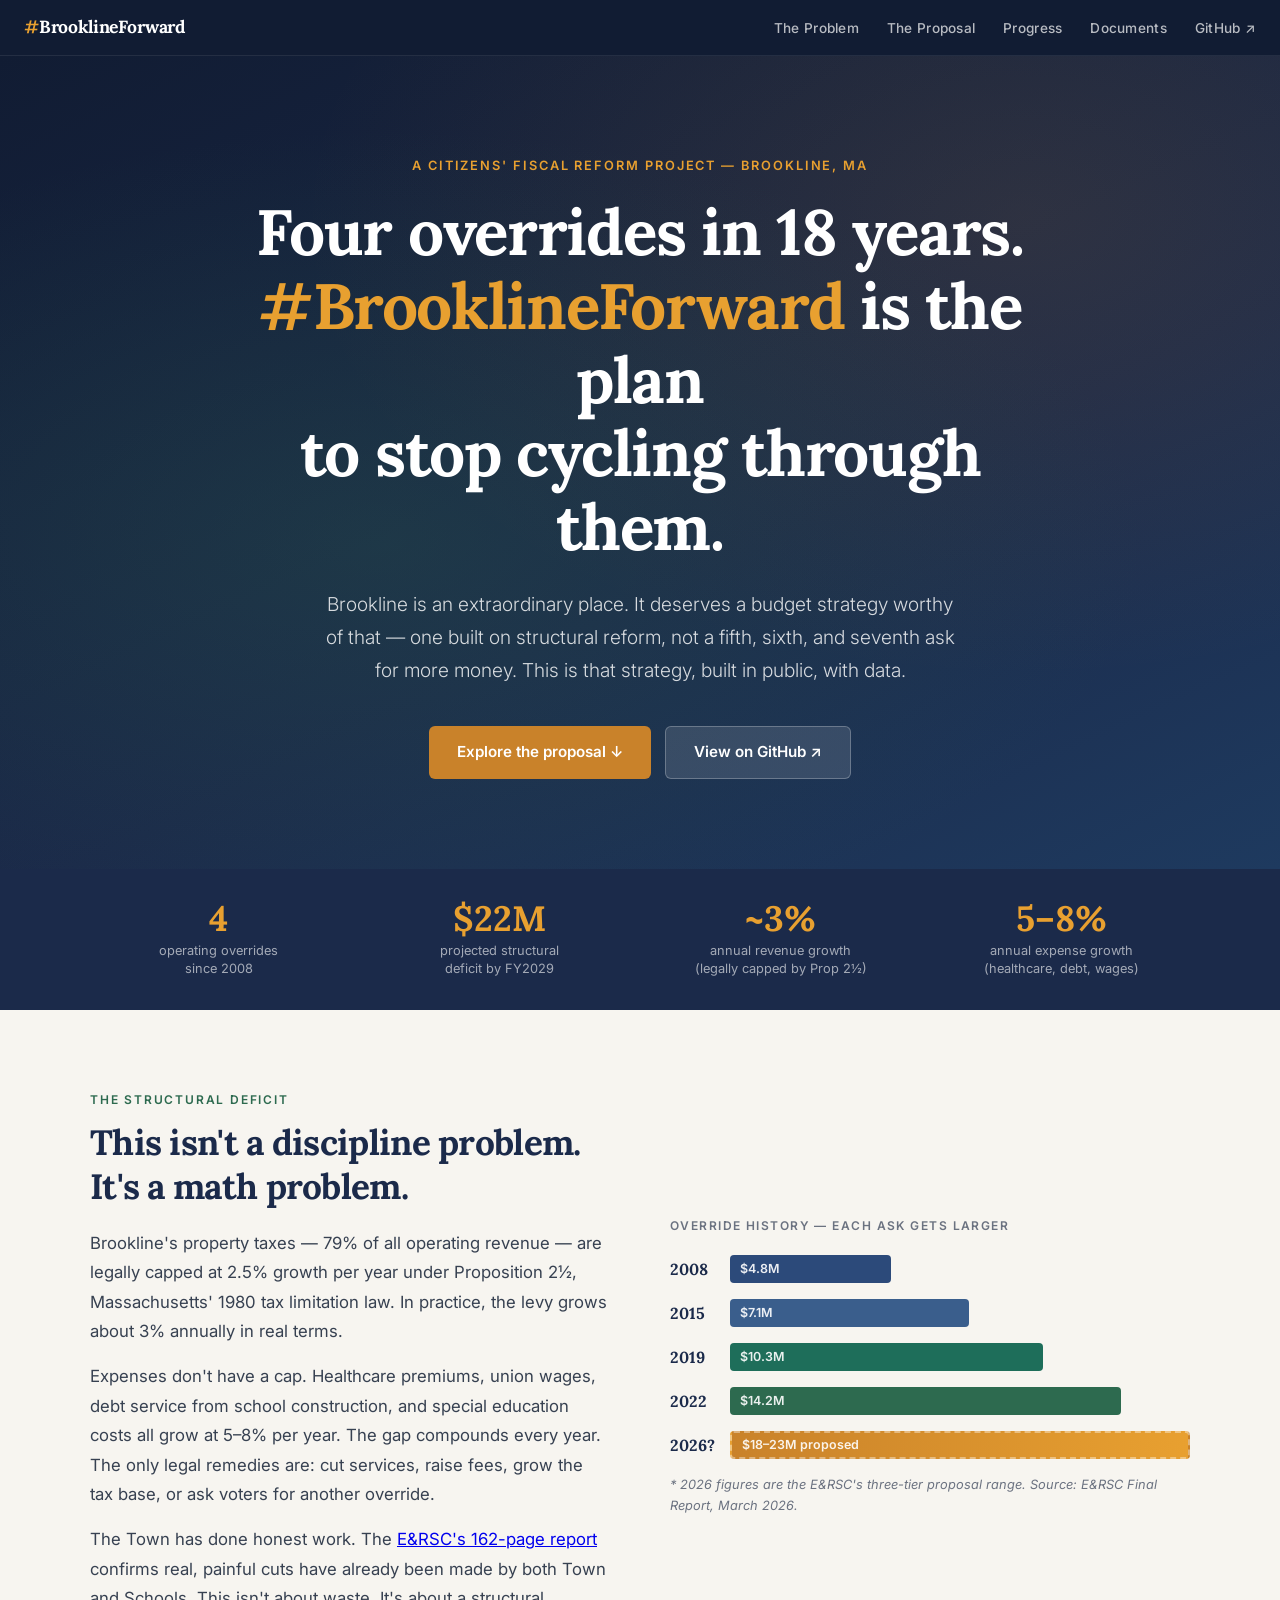
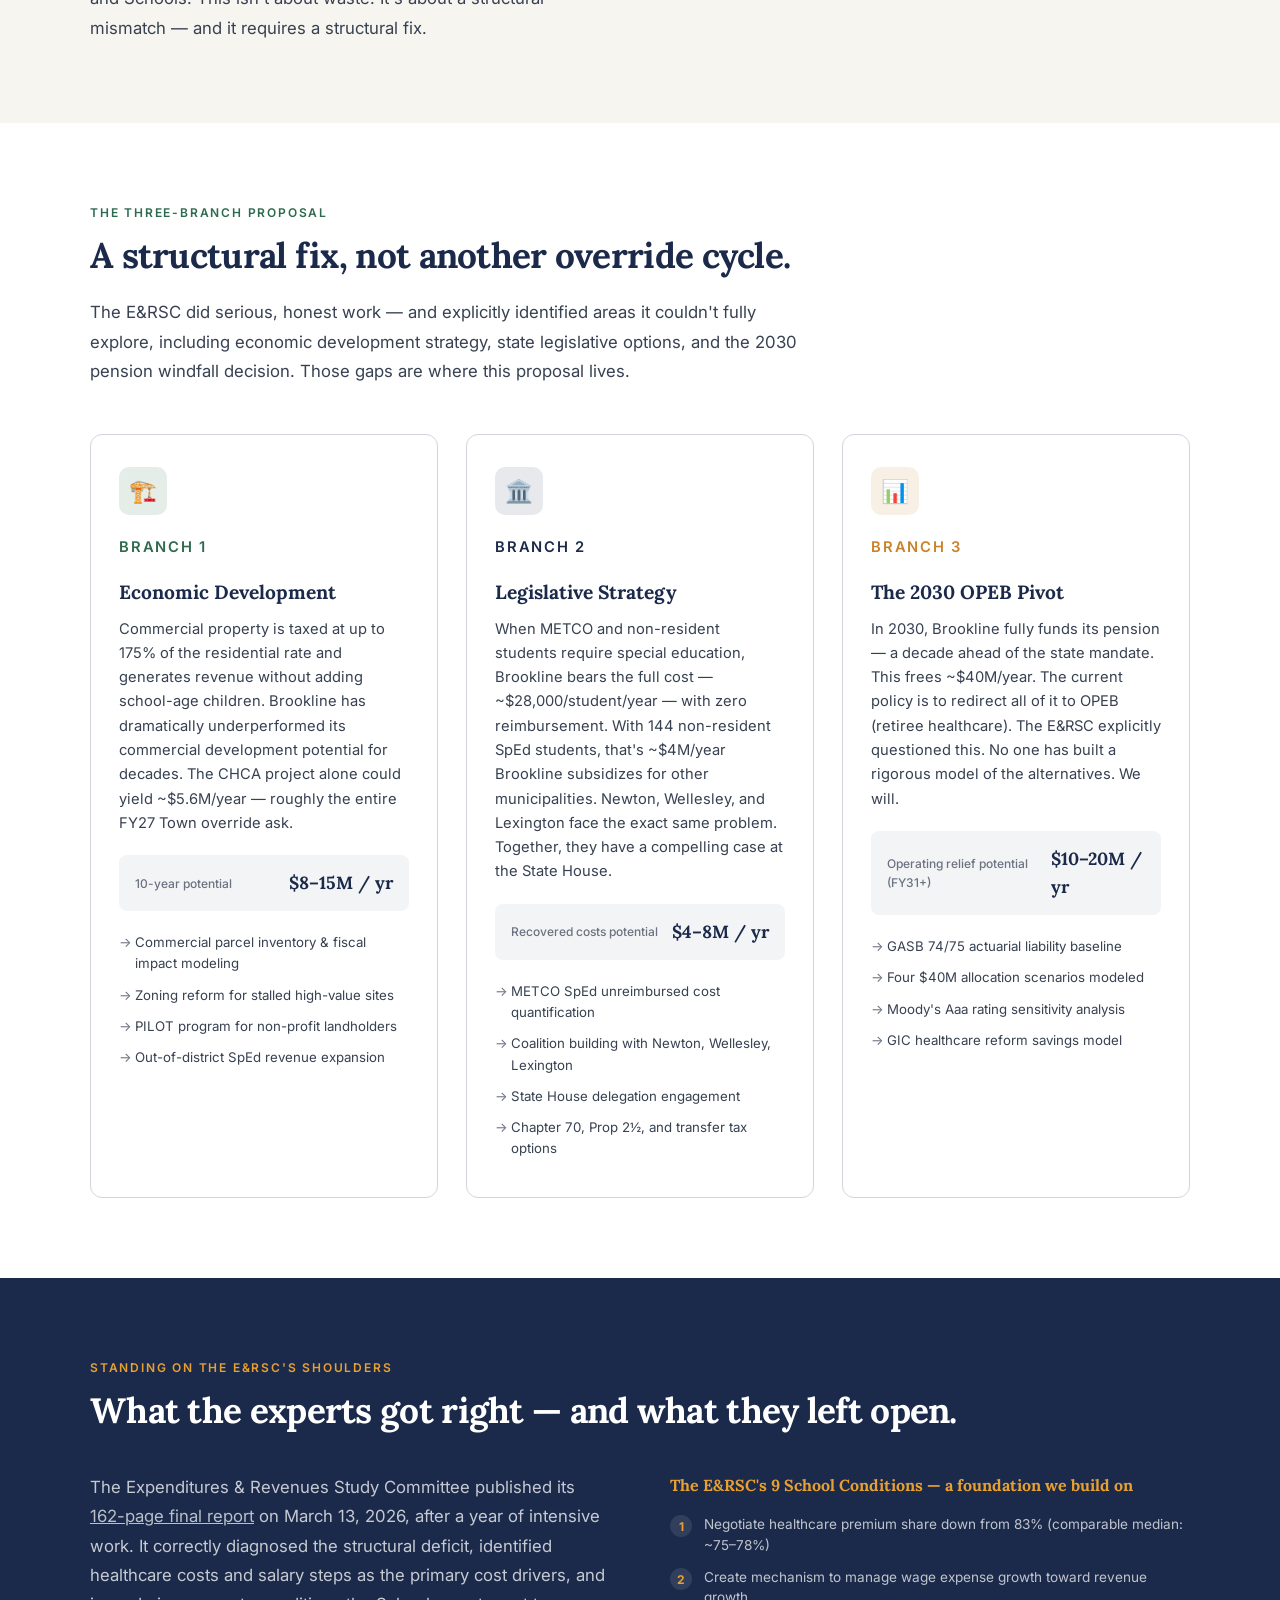
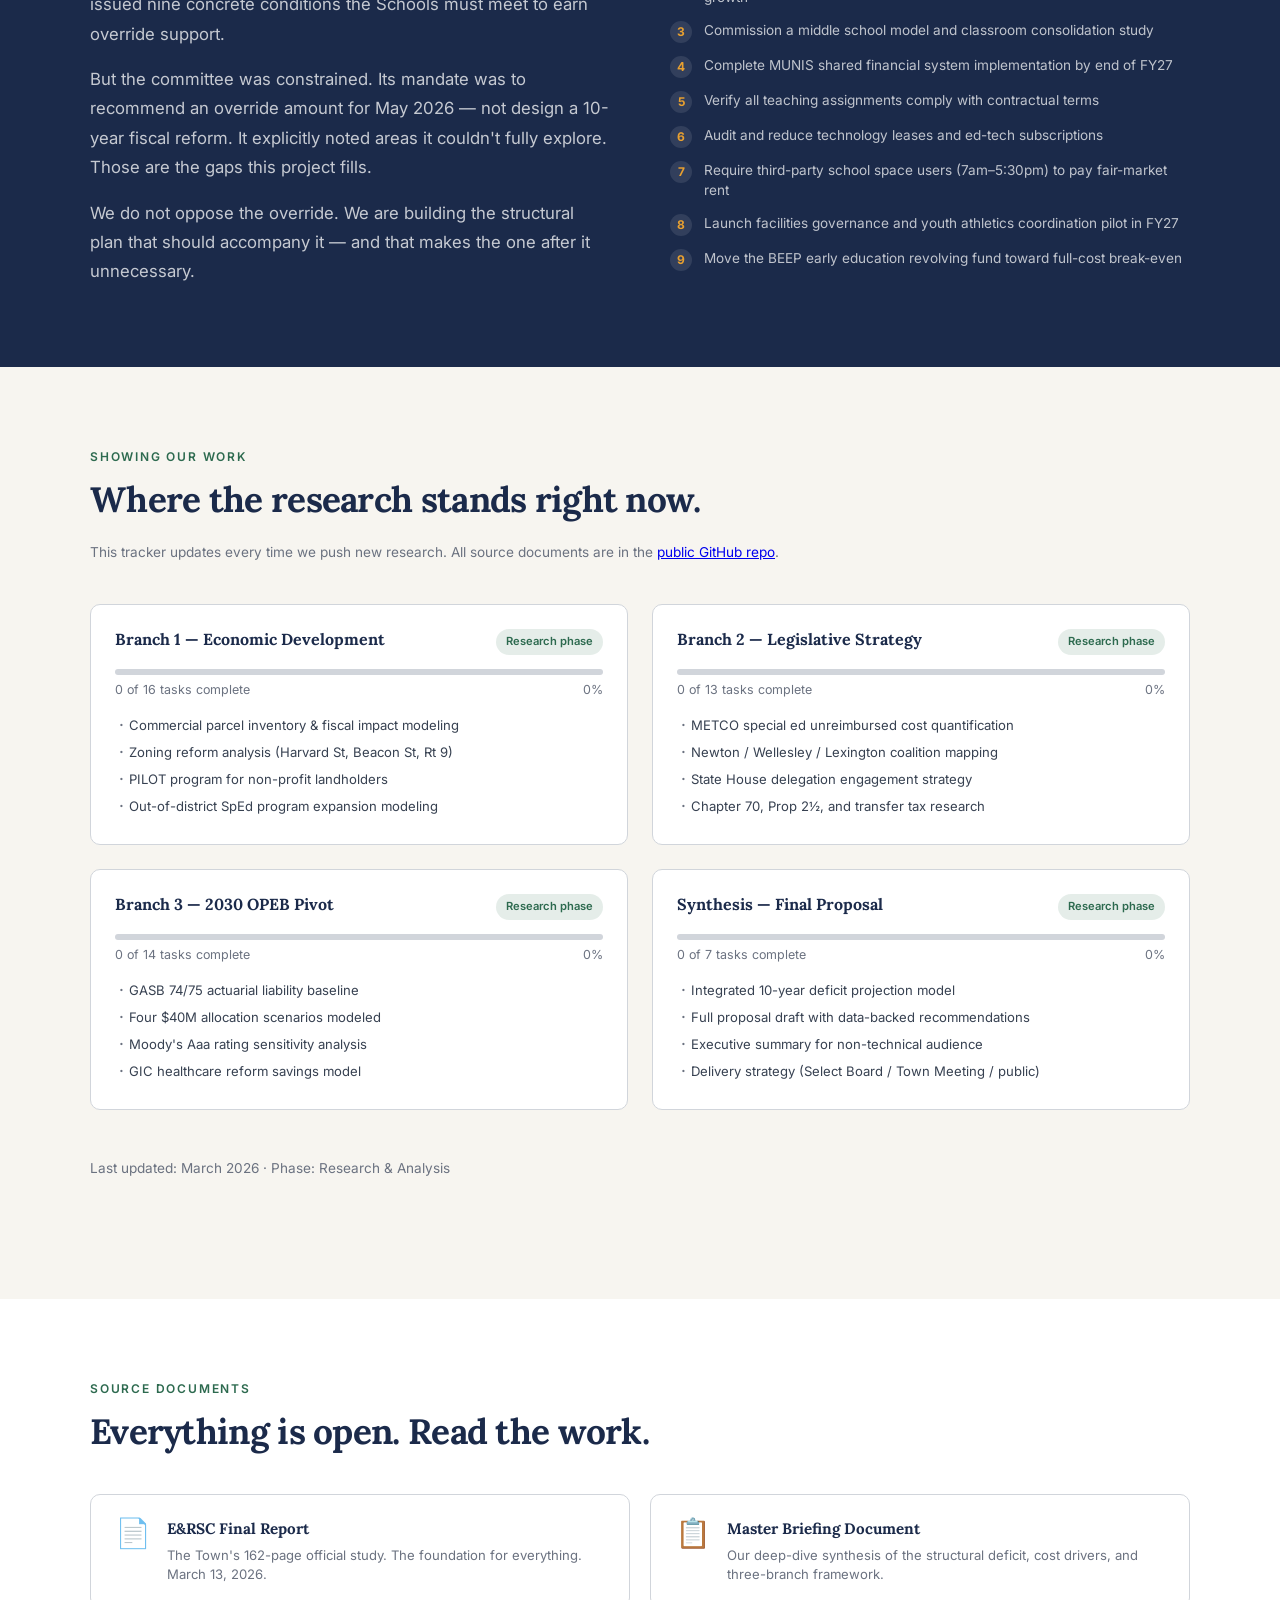
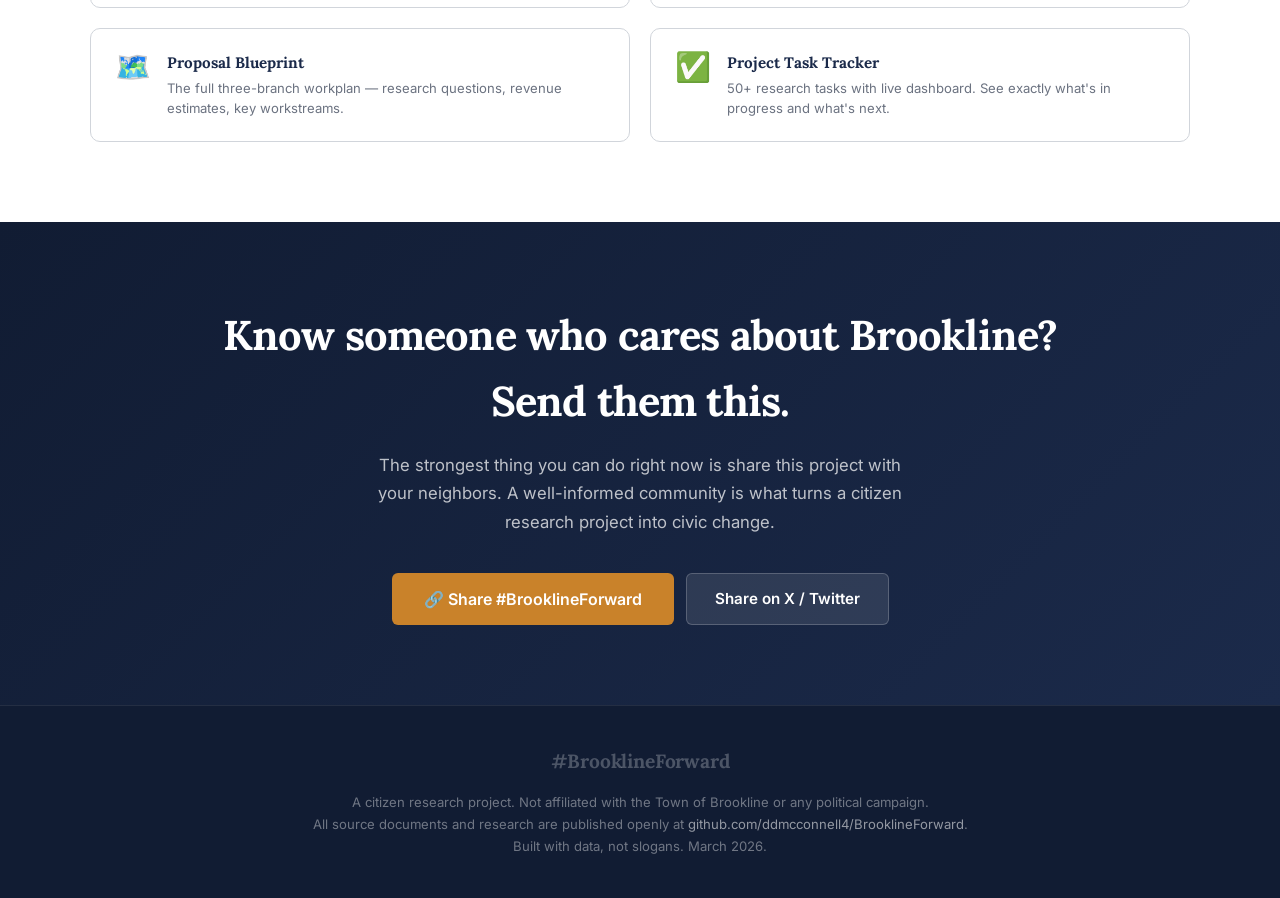
==== index.html @ 8f0f4fb2 "feat: initial BrooklineForward project launch" ====
<!DOCTYPE html>
<html lang="en">
<head>
  <meta charset="UTF-8" />
  <meta name="viewport" content="width=device-width, initial-scale=1.0" />
  <title>#BrooklineForward — A Citizens' Proposal to Fix the Budget</title>

  <!-- SEO -->
  <meta name="description" content="Brookline has held four property tax overrides since 2008. Each one larger than the last. This is a citizen research project building the structural fix — with data, not slogans." />

  <!-- Open Graph (controls how the link looks when shared on iMessage, Twitter, LinkedIn, etc.) -->
  <meta property="og:title" content="#BrooklineForward — A Citizens' Proposal to Fix the Budget" />
  <meta property="og:description" content="Four overrides in 18 years. Each one larger than the last. This is our plan to stop cycling through them." />
  <meta property="og:url" content="https://ddmcconnell4.github.io/BrooklineForward" />
  <meta property="og:type" content="website" />
  <meta name="twitter:card" content="summary_large_image" />
  <meta name="twitter:title" content="#BrooklineForward" />
  <meta name="twitter:description" content="Four overrides in 18 years. Each one larger. This is the structural fix." />

  <link rel="preconnect" href="https://fonts.googleapis.com" />
  <link href="https://fonts.googleapis.com/css2?family=Lora:ital,wght@0,400;0,600;0,700;1,400&family=Inter:wght@300;400;500;600&display=swap" rel="stylesheet" />

  <style>
    *, *::before, *::after { box-sizing: border-box; margin: 0; padding: 0; }

    :root {
      --navy:      #1b2a4a;
      --navy-dark: #111c33;
      --green:     #2d6a4f;
      --green-lt:  #40916c;
      --gold:      #c9822a;
      --gold-lt:   #e8a030;
      --cream:     #f7f5f0;
      --gray-100:  #f3f4f6;
      --gray-300:  #d1d5db;
      --gray-500:  #6b7280;
      --gray-700:  #374151;
      --text:      #1f2937;
      --white:     #ffffff;

      --font-serif: 'Lora', Georgia, serif;
      --font-sans:  'Inter', system-ui, sans-serif;

      --max-w: 1100px;
      --section-pad: 80px 24px;
    }

    html { scroll-behavior: smooth; }

    body {
      font-family: var(--font-sans);
      color: var(--text);
      background: var(--white);
      line-height: 1.6;
    }

    /* ─── NAV ─── */
    nav {
      position: sticky;
      top: 0;
      z-index: 100;
      background: var(--navy-dark);
      padding: 0 24px;
      display: flex;
      align-items: center;
      justify-content: space-between;
      height: 56px;
      border-bottom: 1px solid rgba(255,255,255,0.08);
    }
    .nav-brand {
      font-family: var(--font-serif);
      font-weight: 700;
      color: var(--white);
      font-size: 1.1rem;
      text-decoration: none;
      letter-spacing: -0.01em;
    }
    .nav-brand span { color: var(--gold-lt); }
    .nav-links { display: flex; gap: 28px; list-style: none; }
    .nav-links a {
      color: rgba(255,255,255,0.7);
      text-decoration: none;
      font-size: 0.85rem;
      font-weight: 500;
      letter-spacing: 0.02em;
      transition: color 0.2s;
    }
    .nav-links a:hover { color: var(--white); }
    @media (max-width: 600px) { .nav-links { display: none; } }

    /* ─── HERO ─── */
    .hero {
      background: linear-gradient(155deg, var(--navy-dark) 0%, var(--navy) 60%, #1e3a5f 100%);
      color: var(--white);
      padding: 100px 24px 90px;
      text-align: center;
      position: relative;
      overflow: hidden;
    }
    .hero::before {
      content: '';
      position: absolute;
      inset: 0;
      background: radial-gradient(ellipse at 30% 60%, rgba(45,106,79,0.25) 0%, transparent 60%),
                  radial-gradient(ellipse at 80% 20%, rgba(201,130,42,0.12) 0%, transparent 50%);
      pointer-events: none;
    }
    .hero-inner { position: relative; max-width: 820px; margin: 0 auto; }
    .hero-eyebrow {
      font-family: var(--font-sans);
      font-size: 0.8rem;
      font-weight: 600;
      letter-spacing: 0.15em;
      text-transform: uppercase;
      color: var(--gold-lt);
      margin-bottom: 20px;
    }
    .hero h1 {
      font-family: var(--font-serif);
      font-size: clamp(2.4rem, 6vw, 4rem);
      font-weight: 700;
      line-height: 1.15;
      letter-spacing: -0.02em;
      margin-bottom: 24px;
    }
    .hero h1 .hashtag { color: var(--gold-lt); }
    .hero-sub {
      font-size: clamp(1rem, 2.5vw, 1.2rem);
      font-weight: 300;
      color: rgba(255,255,255,0.82);
      max-width: 640px;
      margin: 0 auto 40px;
      line-height: 1.7;
    }
    .hero-buttons { display: flex; gap: 14px; justify-content: center; flex-wrap: wrap; }
    .btn {
      display: inline-flex;
      align-items: center;
      gap: 8px;
      padding: 13px 28px;
      border-radius: 6px;
      font-size: 0.95rem;
      font-weight: 600;
      text-decoration: none;
      transition: all 0.2s;
      cursor: pointer;
      border: none;
      font-family: var(--font-sans);
    }
    .btn-primary {
      background: var(--gold);
      color: var(--white);
    }
    .btn-primary:hover { background: var(--gold-lt); transform: translateY(-1px); }
    .btn-secondary {
      background: rgba(255,255,255,0.12);
      color: var(--white);
      border: 1px solid rgba(255,255,255,0.25);
    }
    .btn-secondary:hover { background: rgba(255,255,255,0.2); transform: translateY(-1px); }

    /* ─── STATS BAR ─── */
    .stats-bar {
      background: var(--navy);
      padding: 32px 24px;
    }
    .stats-inner {
      max-width: var(--max-w);
      margin: 0 auto;
      display: grid;
      grid-template-columns: repeat(4, 1fr);
      gap: 24px;
      text-align: center;
    }
    @media (max-width: 700px) { .stats-inner { grid-template-columns: repeat(2, 1fr); } }
    .stat-num {
      font-family: var(--font-serif);
      font-size: 2.2rem;
      font-weight: 700;
      color: var(--gold-lt);
      line-height: 1;
    }
    .stat-label {
      font-size: 0.8rem;
      color: rgba(255,255,255,0.6);
      margin-top: 6px;
      line-height: 1.4;
    }

    /* ─── SECTIONS ─── */
    section { padding: var(--section-pad); }
    .section-inner { max-width: var(--max-w); margin: 0 auto; }

    .section-eyebrow {
      font-size: 0.75rem;
      font-weight: 600;
      letter-spacing: 0.15em;
      text-transform: uppercase;
      color: var(--green);
      margin-bottom: 12px;
    }
    .section-title {
      font-family: var(--font-serif);
      font-size: clamp(1.6rem, 3.5vw, 2.2rem);
      font-weight: 700;
      color: var(--navy);
      letter-spacing: -0.02em;
      line-height: 1.25;
      margin-bottom: 20px;
    }
    .section-body {
      font-size: 1.05rem;
      color: var(--gray-700);
      line-height: 1.75;
      max-width: 720px;
    }
    .section-body p + p { margin-top: 16px; }

    /* ─── PROBLEM SECTION ─── */
    .problem { background: var(--cream); }
    .problem-grid {
      display: grid;
      grid-template-columns: 1fr 1fr;
      gap: 60px;
      align-items: center;
    }
    @media (max-width: 750px) { .problem-grid { grid-template-columns: 1fr; gap: 36px; } }
    .override-timeline { }
    .timeline-title {
      font-size: 0.75rem;
      font-weight: 600;
      letter-spacing: 0.12em;
      text-transform: uppercase;
      color: var(--gray-500);
      margin-bottom: 20px;
    }
    .override-item {
      display: flex;
      align-items: center;
      gap: 16px;
      margin-bottom: 16px;
    }
    .override-year {
      font-family: var(--font-serif);
      font-weight: 700;
      font-size: 1rem;
      color: var(--navy);
      width: 44px;
      flex-shrink: 0;
    }
    .override-bar-wrap { flex: 1; }
    .override-bar {
      height: 28px;
      border-radius: 4px;
      background: var(--navy);
      display: flex;
      align-items: center;
      padding: 0 10px;
      transition: width 0.6s ease;
    }
    .override-bar span {
      font-size: 0.78rem;
      font-weight: 600;
      color: rgba(255,255,255,0.9);
      white-space: nowrap;
    }
    .override-item:nth-child(2) .override-bar { background: #2c4a7a; width: 35%; }
    .override-item:nth-child(3) .override-bar { background: #3a5e8c; width: 52%; }
    .override-item:nth-child(4) .override-bar { background: #1e6e5a; width: 68%; }
    .override-item:nth-child(5) .override-bar { background: var(--green); width: 85%; }
    .override-item:nth-child(6) .override-bar {
      background: linear-gradient(90deg, var(--gold) 0%, var(--gold-lt) 100%);
      width: 100%;
      border: 2px dashed rgba(255,255,255,0.4);
    }
    .next-override {
      margin-top: 8px;
      font-size: 0.8rem;
      color: var(--gray-500);
      font-style: italic;
    }

    /* ─── BRANCHES ─── */
    .branches { background: var(--white); }
    .branches-grid {
      display: grid;
      grid-template-columns: repeat(3, 1fr);
      gap: 28px;
      margin-top: 48px;
    }
    @media (max-width: 900px) { .branches-grid { grid-template-columns: 1fr; } }
    .branch-card {
      border: 1px solid var(--gray-300);
      border-radius: 12px;
      padding: 32px 28px;
      transition: box-shadow 0.2s, transform 0.2s;
    }
    .branch-card:hover {
      box-shadow: 0 8px 32px rgba(27,42,74,0.12);
      transform: translateY(-3px);
    }
    .branch-icon {
      width: 48px;
      height: 48px;
      border-radius: 10px;
      display: flex;
      align-items: center;
      justify-content: center;
      font-size: 1.4rem;
      margin-bottom: 20px;
    }
    .branch-icon.b1 { background: rgba(45,106,79,0.12); }
    .branch-icon.b2 { background: rgba(27,42,74,0.1); }
    .branch-icon.b3 { background: rgba(201,130,42,0.12); }
    .branch-label {
      font-size: 0.7rem;
      font-weight: 600;
      letter-spacing: 0.12em;
      text-transform: uppercase;
      margin-bottom: 6px;
    }
    .branch-label.b1 { color: var(--green); }
    .branch-label.b2 { color: var(--navy); }
    .branch-label.b3 { color: var(--gold); }
    .branch-card h3 {
      font-family: var(--font-serif);
      font-size: 1.2rem;
      font-weight: 700;
      color: var(--navy);
      line-height: 1.3;
      margin-bottom: 12px;
    }
    .branch-card p {
      font-size: 0.92rem;
      color: var(--gray-700);
      line-height: 1.65;
      margin-bottom: 20px;
    }
    .branch-impact {
      background: var(--gray-100);
      border-radius: 8px;
      padding: 14px 16px;
      display: flex;
      align-items: center;
      justify-content: space-between;
      gap: 8px;
    }
    .impact-label { font-size: 0.75rem; color: var(--gray-500); font-weight: 500; }
    .impact-value { font-family: var(--font-serif); font-size: 1.1rem; font-weight: 700; color: var(--navy); }
    .branch-workstreams {
      list-style: none;
      margin-top: 16px;
    }
    .branch-workstreams li {
      font-size: 0.83rem;
      color: var(--gray-700);
      padding: 5px 0;
      padding-left: 16px;
      position: relative;
    }
    .branch-workstreams li::before {
      content: '→';
      position: absolute;
      left: 0;
      color: var(--gray-500);
    }

    /* ─── E&RSC SECTION ─── */
    .ersc { background: var(--navy); color: var(--white); }
    .ersc .section-title { color: var(--white); }
    .ersc .section-eyebrow { color: var(--gold-lt); }
    .ersc-grid {
      display: grid;
      grid-template-columns: 1fr 1fr;
      gap: 60px;
      margin-top: 40px;
      align-items: start;
    }
    @media (max-width: 750px) { .ersc-grid { grid-template-columns: 1fr; } }
    .ersc .section-body { color: rgba(255,255,255,0.75); max-width: 100%; }
    .ersc-conditions h4 {
      font-family: var(--font-serif);
      font-size: 1rem;
      color: var(--gold-lt);
      margin-bottom: 16px;
    }
    .condition-item {
      display: flex;
      align-items: flex-start;
      gap: 12px;
      margin-bottom: 12px;
    }
    .condition-num {
      background: rgba(255,255,255,0.1);
      color: var(--gold-lt);
      font-size: 0.75rem;
      font-weight: 700;
      width: 22px;
      height: 22px;
      border-radius: 50%;
      display: flex;
      align-items: center;
      justify-content: center;
      flex-shrink: 0;
      margin-top: 1px;
    }
    .condition-text {
      font-size: 0.85rem;
      color: rgba(255,255,255,0.72);
      line-height: 1.5;
    }

    /* ─── PROGRESS ─── */
    .progress-section { background: var(--cream); }
    .progress-meta {
      font-size: 0.85rem;
      color: var(--gray-500);
      margin-top: 6px;
      margin-bottom: 40px;
    }
    #progress-grid {
      display: grid;
      grid-template-columns: repeat(2, 1fr);
      gap: 24px;
    }
    @media (max-width: 700px) { #progress-grid { grid-template-columns: 1fr; } }
    .progress-card {
      background: var(--white);
      border: 1px solid var(--gray-300);
      border-radius: 10px;
      padding: 24px;
    }
    .progress-card-header {
      display: flex;
      justify-content: space-between;
      align-items: flex-start;
      margin-bottom: 14px;
      gap: 12px;
    }
    .progress-card-name {
      font-family: var(--font-serif);
      font-size: 1rem;
      font-weight: 700;
      color: var(--navy);
      line-height: 1.3;
    }
    .progress-badge {
      font-size: 0.7rem;
      font-weight: 600;
      padding: 4px 10px;
      border-radius: 20px;
      white-space: nowrap;
      flex-shrink: 0;
    }
    .badge-research { background: rgba(45,106,79,0.12); color: var(--green); }
    .badge-draft    { background: rgba(27,42,74,0.1);  color: var(--navy); }
    .badge-complete { background: rgba(201,130,42,0.12); color: var(--gold); }
    .progress-bar-wrap { margin-bottom: 12px; }
    .progress-bar-track {
      height: 6px;
      background: var(--gray-300);
      border-radius: 3px;
      overflow: hidden;
    }
    .progress-bar-fill {
      height: 100%;
      border-radius: 3px;
      background: linear-gradient(90deg, var(--green) 0%, var(--green-lt) 100%);
      transition: width 0.8s ease;
    }
    .progress-counts {
      display: flex;
      justify-content: space-between;
      font-size: 0.78rem;
      color: var(--gray-500);
      margin-top: 5px;
    }
    .progress-highlights {
      list-style: none;
      margin-top: 12px;
    }
    .progress-highlights li {
      font-size: 0.82rem;
      color: var(--gray-700);
      padding: 3px 0;
      padding-left: 14px;
      position: relative;
    }
    .progress-highlights li::before {
      content: '·';
      position: absolute;
      left: 4px;
      color: var(--gray-500);
      font-size: 1.1rem;
      line-height: 1;
      top: 4px;
    }
    .progress-loading {
      text-align: center;
      padding: 40px;
      color: var(--gray-500);
      font-size: 0.9rem;
    }

    /* ─── DOCUMENTS ─── */
    .documents { background: var(--white); }
    .docs-grid {
      display: grid;
      grid-template-columns: repeat(2, 1fr);
      gap: 20px;
      margin-top: 40px;
    }
    @media (max-width: 600px) { .docs-grid { grid-template-columns: 1fr; } }
    .doc-card {
      border: 1px solid var(--gray-300);
      border-radius: 10px;
      padding: 22px 24px;
      text-decoration: none;
      display: flex;
      align-items: flex-start;
      gap: 16px;
      transition: border-color 0.2s, box-shadow 0.2s;
    }
    .doc-card:hover { border-color: var(--green); box-shadow: 0 4px 16px rgba(45,106,79,0.1); }
    .doc-icon {
      font-size: 1.8rem;
      line-height: 1;
      flex-shrink: 0;
      margin-top: 2px;
    }
    .doc-info { }
    .doc-name {
      font-family: var(--font-serif);
      font-weight: 700;
      font-size: 0.95rem;
      color: var(--navy);
      margin-bottom: 4px;
    }
    .doc-desc {
      font-size: 0.82rem;
      color: var(--gray-500);
      line-height: 1.5;
    }

    /* ─── CTA ─── */
    .cta-section {
      background: linear-gradient(135deg, var(--navy-dark) 0%, var(--navy) 100%);
      text-align: center;
      padding: 80px 24px;
    }
    .cta-section h2 {
      font-family: var(--font-serif);
      font-size: clamp(1.8rem, 4vw, 2.6rem);
      font-weight: 700;
      color: var(--white);
      letter-spacing: -0.02em;
      margin-bottom: 16px;
    }
    .cta-section p {
      font-size: 1.05rem;
      color: rgba(255,255,255,0.72);
      max-width: 560px;
      margin: 0 auto 36px;
      line-height: 1.7;
    }
    .share-buttons { display: flex; gap: 12px; justify-content: center; flex-wrap: wrap; }
    .btn-share-main {
      background: var(--gold);
      color: var(--white);
      padding: 15px 32px;
      font-size: 1rem;
    }
    .btn-share-main:hover { background: var(--gold-lt); }
    .btn-share-x {
      background: rgba(255,255,255,0.1);
      color: var(--white);
      border: 1px solid rgba(255,255,255,0.2);
    }
    .btn-share-x:hover { background: rgba(255,255,255,0.18); }
    #copy-feedback {
      display: none;
      margin-top: 14px;
      font-size: 0.85rem;
      color: var(--gold-lt);
    }

    /* ─── FOOTER ─── */
    footer {
      background: var(--navy-dark);
      padding: 40px 24px;
      text-align: center;
      border-top: 1px solid rgba(255,255,255,0.08);
    }
    .footer-inner { max-width: var(--max-w); margin: 0 auto; }
    footer p {
      font-size: 0.82rem;
      color: rgba(255,255,255,0.4);
      line-height: 1.7;
    }
    footer a { color: rgba(255,255,255,0.55); text-decoration: none; }
    footer a:hover { color: rgba(255,255,255,0.85); }
    .footer-hashtag {
      font-family: var(--font-serif);
      font-size: 1.2rem;
      font-weight: 700;
      color: rgba(255,255,255,0.25);
      margin-bottom: 14px;
      letter-spacing: -0.01em;
    }
  </style>
</head>

<body>

  <!-- NAV -->
  <nav>
    <a href="#" class="nav-brand"><span>#</span>BrooklineForward</a>
    <ul class="nav-links">
      <li><a href="#problem">The Problem</a></li>
      <li><a href="#proposal">The Proposal</a></li>
      <li><a href="#progress">Progress</a></li>
      <li><a href="#documents">Documents</a></li>
      <li><a href="https://github.com/ddmcconnell4/BrooklineForward" target="_blank" rel="noopener">GitHub ↗</a></li>
    </ul>
  </nav>

  <!-- HERO -->
  <section class="hero">
    <div class="hero-inner">
      <p class="hero-eyebrow">A Citizens' Fiscal Reform Project — Brookline, MA</p>
      <h1>
        Four overrides in 18 years.<br />
        <span class="hashtag">#BrooklineForward</span> is the plan<br />
        to stop cycling through them.
      </h1>
      <p class="hero-sub">
        Brookline is an extraordinary place. It deserves a budget strategy worthy of that —
        one built on structural reform, not a fifth, sixth, and seventh ask for more money.
        This is that strategy, built in public, with data.
      </p>
      <div class="hero-buttons">
        <a href="#proposal" class="btn btn-primary">Explore the proposal ↓</a>
        <a href="https://github.com/ddmcconnell4/BrooklineForward" target="_blank" rel="noopener" class="btn btn-secondary">View on GitHub ↗</a>
      </div>
    </div>
  </section>

  <!-- STATS BAR -->
  <div class="stats-bar">
    <div class="stats-inner">
      <div>
        <div class="stat-num">4</div>
        <div class="stat-label">operating overrides<br />since 2008</div>
      </div>
      <div>
        <div class="stat-num">$22M</div>
        <div class="stat-label">projected structural<br />deficit by FY2029</div>
      </div>
      <div>
        <div class="stat-num">~3%</div>
        <div class="stat-label">annual revenue growth<br />(legally capped by Prop 2½)</div>
      </div>
      <div>
        <div class="stat-num">5–8%</div>
        <div class="stat-label">annual expense growth<br />(healthcare, debt, wages)</div>
      </div>
    </div>
  </div>

  <!-- PROBLEM -->
  <section class="problem" id="problem">
    <div class="section-inner">
      <div class="problem-grid">
        <div>
          <p class="section-eyebrow">The Structural Deficit</p>
          <h2 class="section-title">This isn't a discipline problem.<br />It's a math problem.</h2>
          <div class="section-body">
            <p>
              Brookline's property taxes — 79% of all operating revenue — are legally capped at
              2.5% growth per year under Proposition 2½, Massachusetts' 1980 tax limitation law.
              In practice, the levy grows about 3% annually in real terms.
            </p>
            <p>
              Expenses don't have a cap. Healthcare premiums, union wages, debt service from school
              construction, and special education costs all grow at 5–8% per year. The gap compounds
              every year. The only legal remedies are: cut services, raise fees, grow the tax base, or
              ask voters for another override.
            </p>
            <p>
              The Town has done honest work. The <a href="City%20Docs/ERSC-Final-Report-FINAL-031326-1.pdf" target="_blank">E&amp;RSC's 162-page report</a>
              confirms real, painful cuts have already been made by both Town and Schools. This isn't
              about waste. It's about a structural mismatch — and it requires a structural fix.
            </p>
          </div>
        </div>
        <div class="override-timeline">
          <p class="timeline-title">Override history — each ask gets larger</p>
          <div class="override-item">
            <div class="override-year">2008</div>
            <div class="override-bar-wrap">
              <div class="override-bar"><span>$4.8M</span></div>
            </div>
          </div>
          <div class="override-item">
            <div class="override-year">2015</div>
            <div class="override-bar-wrap">
              <div class="override-bar"><span>$7.1M</span></div>
            </div>
          </div>
          <div class="override-item">
            <div class="override-year">2019</div>
            <div class="override-bar-wrap">
              <div class="override-bar"><span>$10.3M</span></div>
            </div>
          </div>
          <div class="override-item">
            <div class="override-year">2022</div>
            <div class="override-bar-wrap">
              <div class="override-bar"><span>$14.2M</span></div>
            </div>
          </div>
          <div class="override-item">
            <div class="override-year">2026?</div>
            <div class="override-bar-wrap">
              <div class="override-bar"><span>$18–23M proposed</span></div>
            </div>
          </div>
          <p class="next-override">* 2026 figures are the E&amp;RSC's three-tier proposal range. Source: E&amp;RSC Final Report, March 2026.</p>
        </div>
      </div>
    </div>
  </section>

  <!-- BRANCHES -->
  <section class="branches" id="proposal">
    <div class="section-inner">
      <p class="section-eyebrow">The Three-Branch Proposal</p>
      <h2 class="section-title">A structural fix, not another override cycle.</h2>
      <p class="section-body">
        The E&amp;RSC did serious, honest work — and explicitly identified areas it couldn't fully explore,
        including economic development strategy, state legislative options, and the 2030 pension windfall decision.
        Those gaps are where this proposal lives.
      </p>
      <div class="branches-grid">

        <!-- Branch 1 -->
        <div class="branch-card">
          <div class="branch-icon b1">🏗️</div>
          <p class="branch-label b1">Branch 1</p>
          <h3>Economic Development</h3>
          <p>
            Commercial property is taxed at up to 175% of the residential rate and generates revenue
            without adding school-age children. Brookline has dramatically underperformed its commercial
            development potential for decades. The CHCA project alone could yield ~$5.6M/year — roughly
            the entire FY27 Town override ask.
          </p>
          <div class="branch-impact">
            <span class="impact-label">10-year potential</span>
            <span class="impact-value">$8–15M / yr</span>
          </div>
          <ul class="branch-workstreams">
            <li>Commercial parcel inventory &amp; fiscal impact modeling</li>
            <li>Zoning reform for stalled high-value sites</li>
            <li>PILOT program for non-profit landholders</li>
            <li>Out-of-district SpEd revenue expansion</li>
          </ul>
        </div>

        <!-- Branch 2 -->
        <div class="branch-card">
          <div class="branch-icon b2">🏛️</div>
          <p class="branch-label b2">Branch 2</p>
          <h3>Legislative Strategy</h3>
          <p>
            When METCO and non-resident students require special education, Brookline bears the full
            cost — ~$28,000/student/year — with zero reimbursement. With 144 non-resident SpEd students,
            that's ~$4M/year Brookline subsidizes for other municipalities. Newton, Wellesley, and Lexington
            face the exact same problem. Together, they have a compelling case at the State House.
          </p>
          <div class="branch-impact">
            <span class="impact-label">Recovered costs potential</span>
            <span class="impact-value">$4–8M / yr</span>
          </div>
          <ul class="branch-workstreams">
            <li>METCO SpEd unreimbursed cost quantification</li>
            <li>Coalition building with Newton, Wellesley, Lexington</li>
            <li>State House delegation engagement</li>
            <li>Chapter 70, Prop 2½, and transfer tax options</li>
          </ul>
        </div>

        <!-- Branch 3 -->
        <div class="branch-card">
          <div class="branch-icon b3">📊</div>
          <p class="branch-label b3">Branch 3</p>
          <h3>The 2030 OPEB Pivot</h3>
          <p>
            In 2030, Brookline fully funds its pension — a decade ahead of the state mandate. This frees
            ~$40M/year. The current policy is to redirect all of it to OPEB (retiree healthcare). The E&amp;RSC
            explicitly questioned this. No one has built a rigorous model of the alternatives. We will.
          </p>
          <div class="branch-impact">
            <span class="impact-label">Operating relief potential (FY31+)</span>
            <span class="impact-value">$10–20M / yr</span>
          </div>
          <ul class="branch-workstreams">
            <li>GASB 74/75 actuarial liability baseline</li>
            <li>Four $40M allocation scenarios modeled</li>
            <li>Moody's Aaa rating sensitivity analysis</li>
            <li>GIC healthcare reform savings model</li>
          </ul>
        </div>

      </div>
    </div>
  </section>

  <!-- E&RSC -->
  <section class="ersc">
    <div class="section-inner">
      <p class="section-eyebrow">Standing on the E&amp;RSC's Shoulders</p>
      <h2 class="section-title">What the experts got right — and what they left open.</h2>
      <div class="ersc-grid">
        <div>
          <div class="section-body">
            <p>
              The Expenditures &amp; Revenues Study Committee published its
              <a href="City%20Docs/ERSC-Final-Report-FINAL-031326-1.pdf" target="_blank" style="color:rgba(255,255,255,0.7)">162-page final report</a>
              on March 13, 2026, after a year of intensive work. It correctly diagnosed the structural
              deficit, identified healthcare costs and salary steps as the primary cost drivers, and issued
              nine concrete conditions the Schools must meet to earn override support.
            </p>
            <p style="margin-top:16px;">
              But the committee was constrained. Its mandate was to recommend an override amount for
              May 2026 — not design a 10-year fiscal reform. It explicitly noted areas it couldn't
              fully explore. Those are the gaps this project fills.
            </p>
            <p style="margin-top:16px;">
              We do not oppose the override. We are building the structural plan that should accompany it —
              and that makes the one after it unnecessary.
            </p>
          </div>
        </div>
        <div class="ersc-conditions">
          <h4>The E&amp;RSC's 9 School Conditions — a foundation we build on</h4>
          <div class="condition-item"><div class="condition-num">1</div><div class="condition-text">Negotiate healthcare premium share down from 83% (comparable median: ~75–78%)</div></div>
          <div class="condition-item"><div class="condition-num">2</div><div class="condition-text">Create mechanism to manage wage expense growth toward revenue growth</div></div>
          <div class="condition-item"><div class="condition-num">3</div><div class="condition-text">Commission a middle school model and classroom consolidation study</div></div>
          <div class="condition-item"><div class="condition-num">4</div><div class="condition-text">Complete MUNIS shared financial system implementation by end of FY27</div></div>
          <div class="condition-item"><div class="condition-num">5</div><div class="condition-text">Verify all teaching assignments comply with contractual terms</div></div>
          <div class="condition-item"><div class="condition-num">6</div><div class="condition-text">Audit and reduce technology leases and ed-tech subscriptions</div></div>
          <div class="condition-item"><div class="condition-num">7</div><div class="condition-text">Require third-party school space users (7am–5:30pm) to pay fair-market rent</div></div>
          <div class="condition-item"><div class="condition-num">8</div><div class="condition-text">Launch facilities governance and youth athletics coordination pilot in FY27</div></div>
          <div class="condition-item"><div class="condition-num">9</div><div class="condition-text">Move the BEEP early education revolving fund toward full-cost break-even</div></div>
        </div>
      </div>
    </div>
  </section>

  <!-- PROGRESS -->
  <section class="progress-section" id="progress">
    <div class="section-inner">
      <p class="section-eyebrow">Showing Our Work</p>
      <h2 class="section-title">Where the research stands right now.</h2>
      <p class="progress-meta">This tracker updates every time we push new research. All source documents are in the <a href="https://github.com/ddmcconnell4/BrooklineForward" target="_blank">public GitHub repo</a>.</p>
      <div id="progress-grid">
        <div class="progress-loading">Loading research status…</div>
      </div>
    </div>
  </section>

  <!-- DOCUMENTS -->
  <section class="documents" id="documents">
    <div class="section-inner">
      <p class="section-eyebrow">Source Documents</p>
      <h2 class="section-title">Everything is open. Read the work.</h2>
      <div class="docs-grid">
        <a href="City%20Docs/ERSC-Final-Report-FINAL-031326-1.pdf" class="doc-card" target="_blank">
          <div class="doc-icon">📄</div>
          <div class="doc-info">
            <div class="doc-name">E&amp;RSC Final Report</div>
            <div class="doc-desc">The Town's 162-page official study. The foundation for everything. March 13, 2026.</div>
          </div>
        </a>
        <a href="Briefings%20%26%20Analysis/Brookline_Master_Briefing.docx" class="doc-card">
          <div class="doc-icon">📋</div>
          <div class="doc-info">
            <div class="doc-name">Master Briefing Document</div>
            <div class="doc-desc">Our deep-dive synthesis of the structural deficit, cost drivers, and three-branch framework.</div>
          </div>
        </a>
        <a href="Proposal/Brookline_Proposal_Blueprint.docx" class="doc-card">
          <div class="doc-icon">🗺️</div>
          <div class="doc-info">
            <div class="doc-name">Proposal Blueprint</div>
            <div class="doc-desc">The full three-branch workplan — research questions, revenue estimates, key workstreams.</div>
          </div>
        </a>
        <a href="Project%20Management/Brookline_Project_Tracker.xlsx" class="doc-card">
          <div class="doc-icon">✅</div>
          <div class="doc-info">
            <div class="doc-name">Project Task Tracker</div>
            <div class="doc-desc">50+ research tasks with live dashboard. See exactly what's in progress and what's next.</div>
          </div>
        </a>
      </div>
    </div>
  </section>

  <!-- CTA -->
  <section class="cta-section">
    <h2>Know someone who cares about Brookline?<br />Send them this.</h2>
    <p>
      The strongest thing you can do right now is share this project with your neighbors.
      A well-informed community is what turns a citizen research project into civic change.
    </p>
    <div class="share-buttons">
      <button class="btn btn-primary btn-share-main" onclick="shareProject()">
        🔗 Share #BrooklineForward
      </button>
      <a class="btn btn-share-x btn-secondary"
         href="https://twitter.com/intent/tweet?text=Brookline+has+had+4+tax+overrides+in+18+years.+There%27s+a+better+way.+Check+out+%23BrooklineForward+%E2%86%92+https%3A%2F%2Fddmcconnell4.github.io%2FBrooklineForward"
         target="_blank" rel="noopener">
        Share on X / Twitter
      </a>
    </div>
    <p id="copy-feedback">✓ Link copied to clipboard!</p>
  </section>

  <!-- FOOTER -->
  <footer>
    <div class="footer-inner">
      <div class="footer-hashtag">#BrooklineForward</div>
      <p>
        A citizen research project. Not affiliated with the Town of Brookline or any political campaign.<br />
        All source documents and research are published openly at
        <a href="https://github.com/ddmcconnell4/BrooklineForward" target="_blank">github.com/ddmcconnell4/BrooklineForward</a>.<br />
        Built with data, not slogans. March 2026.
      </p>
    </div>
  </footer>

  <script>
    // ── Progress tracker: load from progress.json ──────────────────────────
    async function loadProgress() {
      const grid = document.getElementById('progress-grid');
      try {
        const res  = await fetch('./progress.json');
        const data = await res.json();

        const badges = {
          research: { cls: 'badge-research', label: 'Research phase' },
          draft:    { cls: 'badge-draft',    label: 'Drafting'       },
          complete: { cls: 'badge-complete', label: 'Complete'       },
        };

        grid.innerHTML = data.branches.map(branch => {
          const pct    = branch.totalTasks > 0
            ? Math.round((branch.completedTasks / branch.totalTasks) * 100)
            : 0;
          const status = branch.completedTasks === branch.totalTasks ? 'complete'
                       : branch.completedTasks > 0                   ? 'draft'
                       : 'research';
          const badge  = badges[status];

          return `
            <div class="progress-card">
              <div class="progress-card-header">
                <div class="progress-card-name">${branch.name}</div>
                <span class="progress-badge ${badge.cls}">${badge.label}</span>
              </div>
              <div class="progress-bar-wrap">
                <div class="progress-bar-track">
                  <div class="progress-bar-fill" style="width: ${pct}%"></div>
                </div>
                <div class="progress-counts">
                  <span>${branch.completedTasks} of ${branch.totalTasks} tasks complete</span>
                  <span>${pct}%</span>
                </div>
              </div>
              <ul class="progress-highlights">
                ${branch.highlights.map(h => `<li>${h}</li>`).join('')}
              </ul>
            </div>`;
        }).join('');

        // append last-updated note
        const note = document.createElement('p');
        note.className = 'progress-meta';
        note.style.marginTop = '24px';
        note.style.gridColumn = '1 / -1';
        note.textContent = `Last updated: ${data.lastUpdated}  ·  Phase: ${data.phase}`;
        grid.appendChild(note);

      } catch(e) {
        grid.innerHTML = `<p class="progress-loading">
          Tracker not available — <a href="https://github.com/ddmcconnell4/BrooklineForward" target="_blank">view on GitHub</a>.
        </p>`;
      }
    }
    loadProgress();

    // ── Share button ────────────────────────────────────────────────────────
    async function shareProject() {
      const shareData = {
        title: '#BrooklineForward — A Citizens\' Fiscal Reform Proposal',
        text:  'Brookline has held 4 tax overrides in 18 years. This is the structural fix.',
        url:   'https://ddmcconnell4.github.io/BrooklineForward',
      };
      if (navigator.share) {
        try { await navigator.share(shareData); return; }
        catch(e) { /* fall through */ }
      }
      // Fallback: copy to clipboard
      try {
        await navigator.clipboard.writeText(shareData.url);
        const feedback = document.getElementById('copy-feedback');
        feedback.style.display = 'block';
        setTimeout(() => { feedback.style.display = 'none'; }, 3000);
      } catch(e) {
        alert('Share URL: ' + shareData.url);
      }
    }
  </script>

</body>
</html>
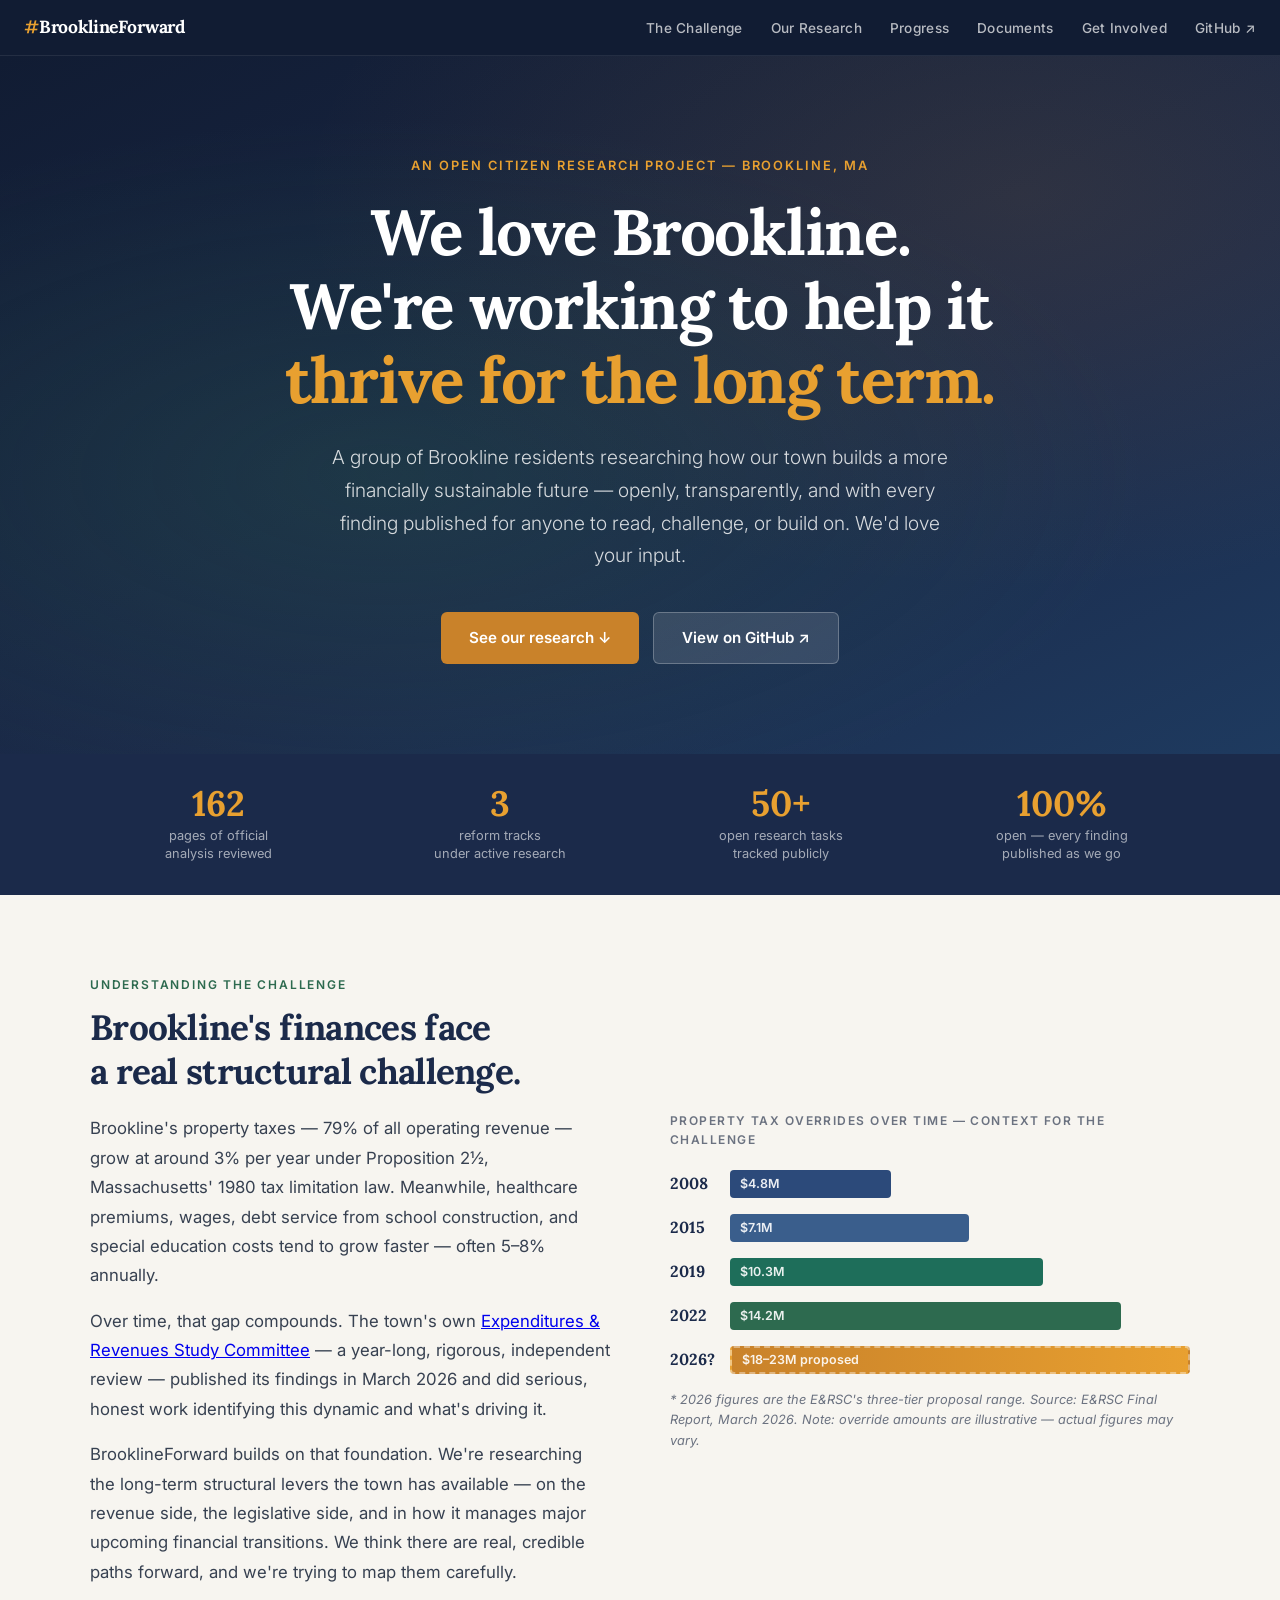
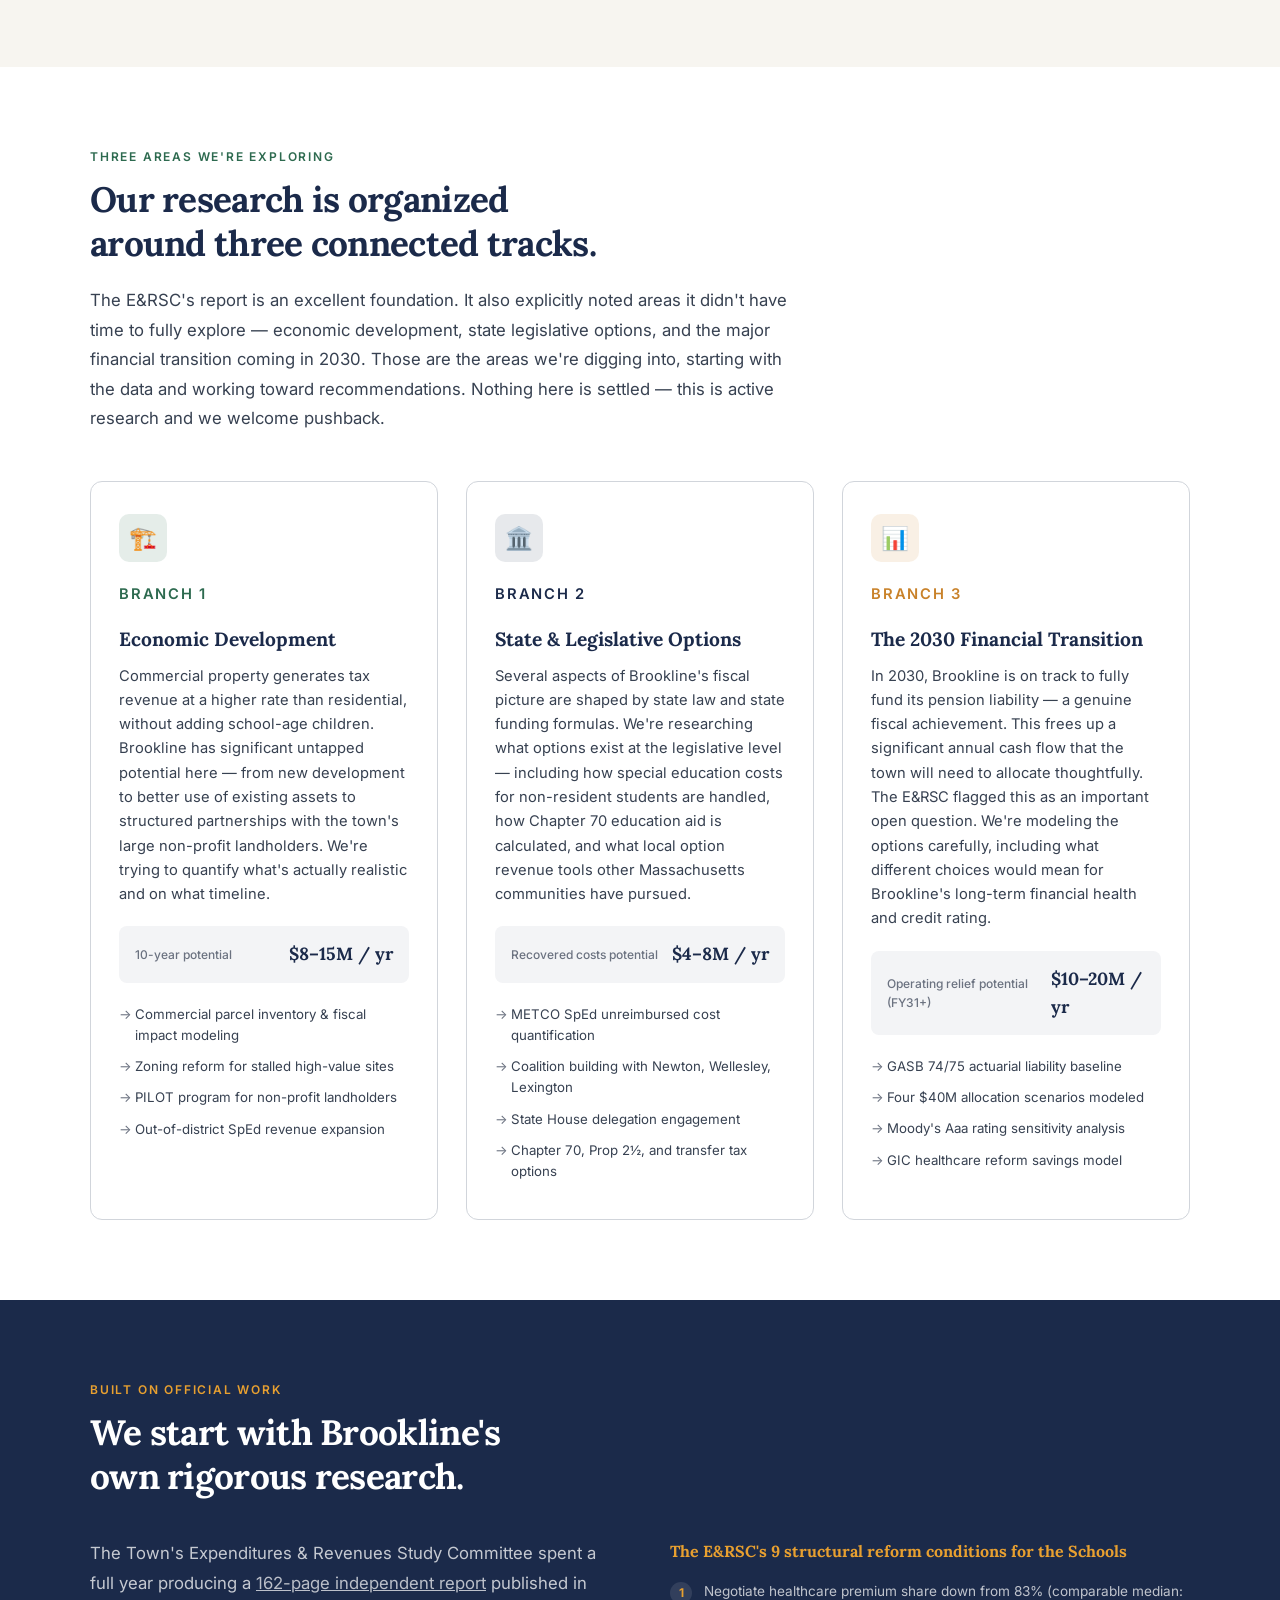
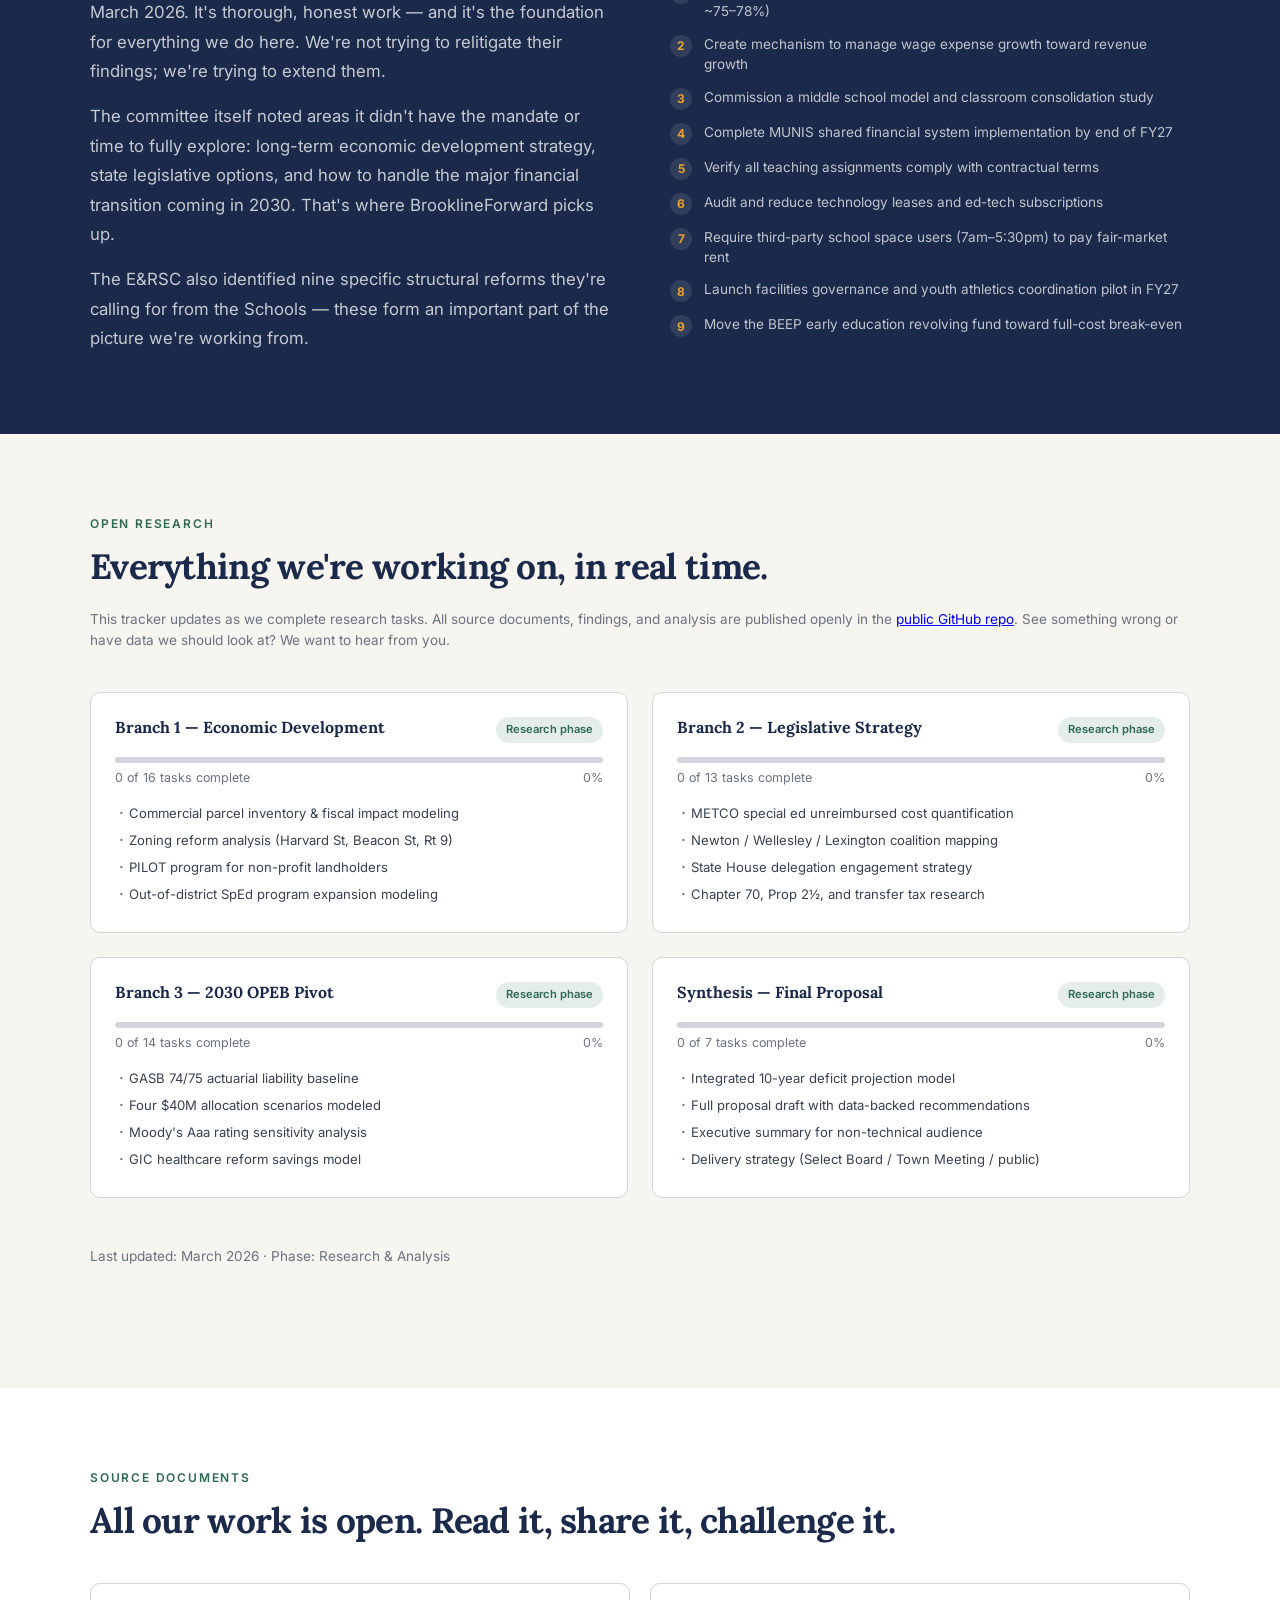
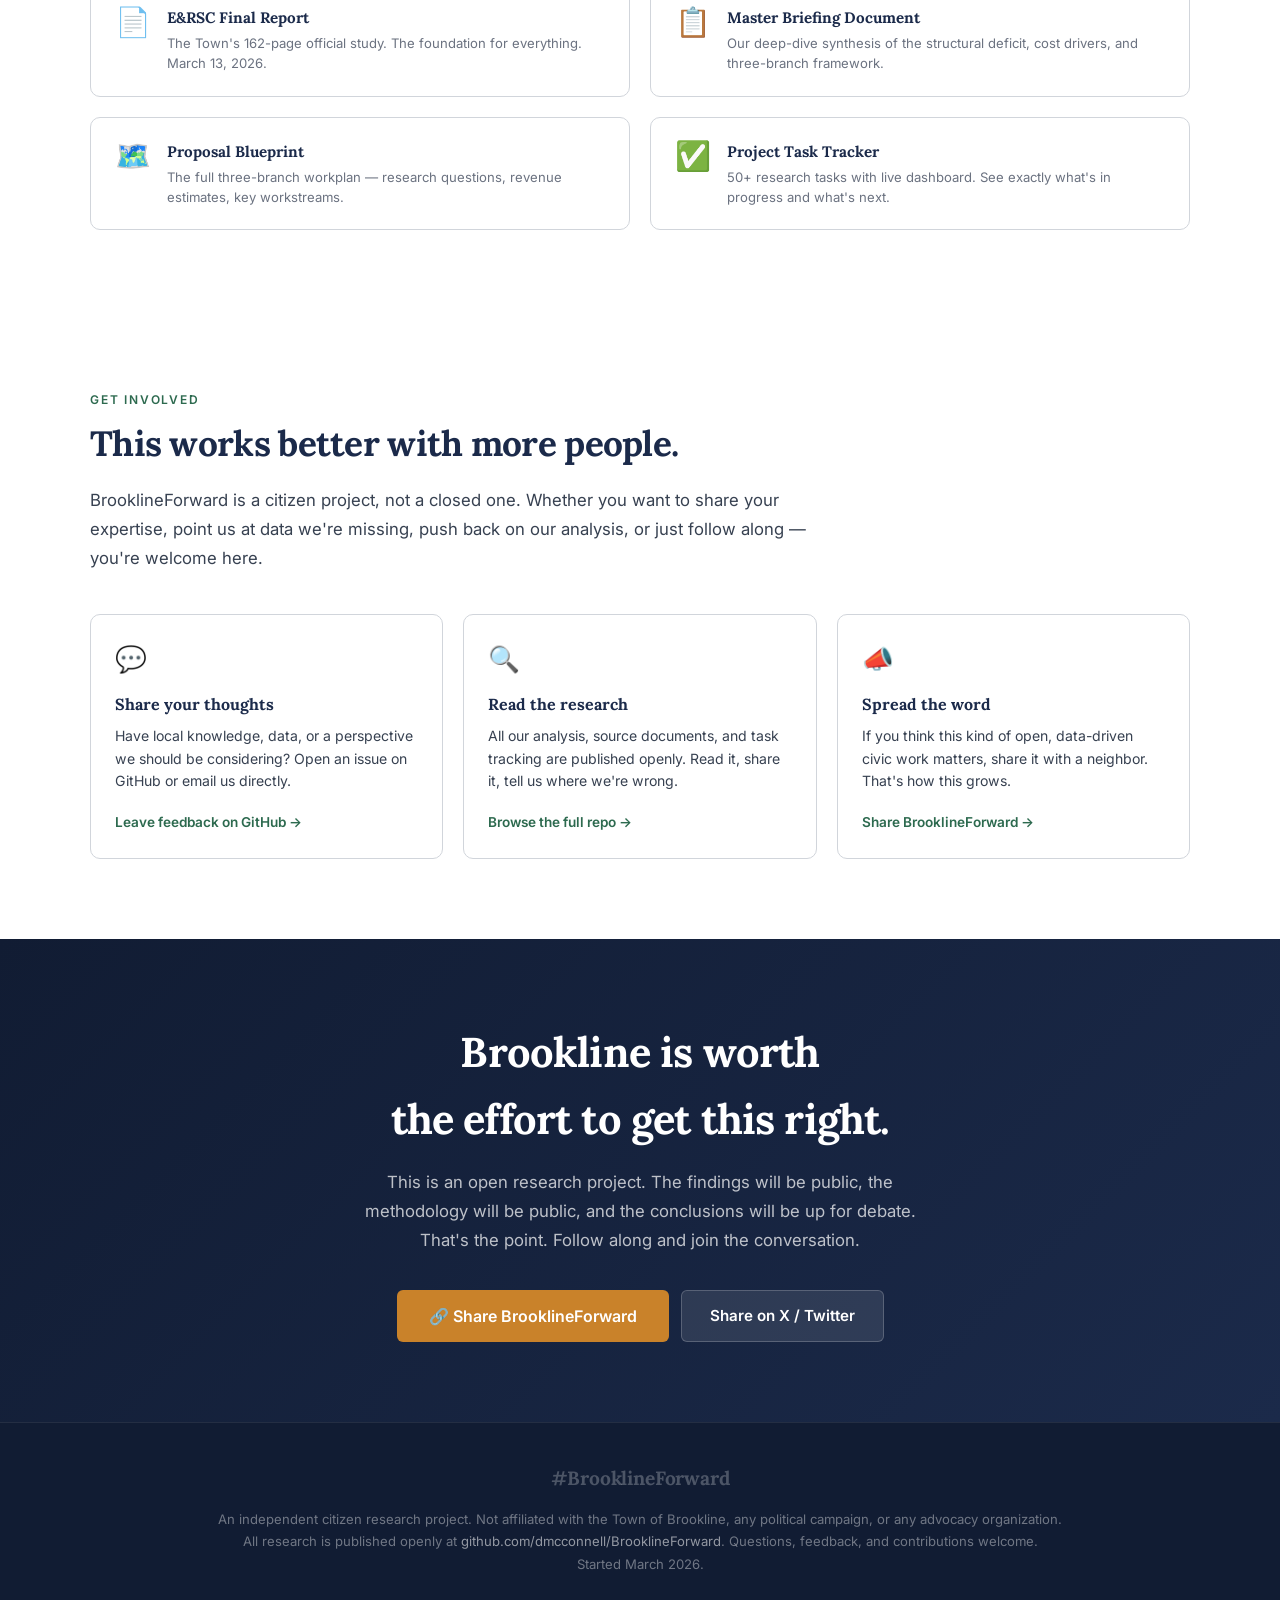
==== commit af8ba368: "Soften all the copy" ====
--- a/index.html
+++ b/index.html
@@ -1,969 +1,1381 @@
-<!DOCTYPE html>
+<!doctype html>
 <html lang="en">
-<head>
-  <meta charset="UTF-8" />
-  <meta name="viewport" content="width=device-width, initial-scale=1.0" />
-  <title>#BrooklineForward — A Citizens' Proposal to Fix the Budget</title>
-
-  <!-- SEO -->
-  <meta name="description" content="Brookline has held four property tax overrides since 2008. Each one larger than the last. This is a citizen research project building the structural fix — with data, not slogans." />
-
-  <!-- Open Graph (controls how the link looks when shared on iMessage, Twitter, LinkedIn, etc.) -->
-  <meta property="og:title" content="#BrooklineForward — A Citizens' Proposal to Fix the Budget" />
-  <meta property="og:description" content="Four overrides in 18 years. Each one larger than the last. This is our plan to stop cycling through them." />
-  <meta property="og:url" content="https://ddmcconnell4.github.io/BrooklineForward" />
-  <meta property="og:type" content="website" />
-  <meta name="twitter:card" content="summary_large_image" />
-  <meta name="twitter:title" content="#BrooklineForward" />
-  <meta name="twitter:description" content="Four overrides in 18 years. Each one larger. This is the structural fix." />
-
-  <link rel="preconnect" href="https://fonts.googleapis.com" />
-  <link href="https://fonts.googleapis.com/css2?family=Lora:ital,wght@0,400;0,600;0,700;1,400&family=Inter:wght@300;400;500;600&display=swap" rel="stylesheet" />
-
-  <style>
-    *, *::before, *::after { box-sizing: border-box; margin: 0; padding: 0; }
-
-    :root {
-      --navy:      #1b2a4a;
-      --navy-dark: #111c33;
-      --green:     #2d6a4f;
-      --green-lt:  #40916c;
-      --gold:      #c9822a;
-      --gold-lt:   #e8a030;
-      --cream:     #f7f5f0;
-      --gray-100:  #f3f4f6;
-      --gray-300:  #d1d5db;
-      --gray-500:  #6b7280;
-      --gray-700:  #374151;
-      --text:      #1f2937;
-      --white:     #ffffff;
-
-      --font-serif: 'Lora', Georgia, serif;
-      --font-sans:  'Inter', system-ui, sans-serif;
-
-      --max-w: 1100px;
-      --section-pad: 80px 24px;
-    }
-
-    html { scroll-behavior: smooth; }
-
-    body {
-      font-family: var(--font-sans);
-      color: var(--text);
-      background: var(--white);
-      line-height: 1.6;
-    }
-
-    /* ─── NAV ─── */
-    nav {
-      position: sticky;
-      top: 0;
-      z-index: 100;
-      background: var(--navy-dark);
-      padding: 0 24px;
-      display: flex;
-      align-items: center;
-      justify-content: space-between;
-      height: 56px;
-      border-bottom: 1px solid rgba(255,255,255,0.08);
-    }
-    .nav-brand {
-      font-family: var(--font-serif);
-      font-weight: 700;
-      color: var(--white);
-      font-size: 1.1rem;
-      text-decoration: none;
-      letter-spacing: -0.01em;
-    }
-    .nav-brand span { color: var(--gold-lt); }
-    .nav-links { display: flex; gap: 28px; list-style: none; }
-    .nav-links a {
-      color: rgba(255,255,255,0.7);
-      text-decoration: none;
-      font-size: 0.85rem;
-      font-weight: 500;
-      letter-spacing: 0.02em;
-      transition: color 0.2s;
-    }
-    .nav-links a:hover { color: var(--white); }
-    @media (max-width: 600px) { .nav-links { display: none; } }
-
-    /* ─── HERO ─── */
-    .hero {
-      background: linear-gradient(155deg, var(--navy-dark) 0%, var(--navy) 60%, #1e3a5f 100%);
-      color: var(--white);
-      padding: 100px 24px 90px;
-      text-align: center;
-      position: relative;
-      overflow: hidden;
-    }
-    .hero::before {
-      content: '';
-      position: absolute;
-      inset: 0;
-      background: radial-gradient(ellipse at 30% 60%, rgba(45,106,79,0.25) 0%, transparent 60%),
-                  radial-gradient(ellipse at 80% 20%, rgba(201,130,42,0.12) 0%, transparent 50%);
-      pointer-events: none;
-    }
-    .hero-inner { position: relative; max-width: 820px; margin: 0 auto; }
-    .hero-eyebrow {
-      font-family: var(--font-sans);
-      font-size: 0.8rem;
-      font-weight: 600;
-      letter-spacing: 0.15em;
-      text-transform: uppercase;
-      color: var(--gold-lt);
-      margin-bottom: 20px;
-    }
-    .hero h1 {
-      font-family: var(--font-serif);
-      font-size: clamp(2.4rem, 6vw, 4rem);
-      font-weight: 700;
-      line-height: 1.15;
-      letter-spacing: -0.02em;
-      margin-bottom: 24px;
-    }
-    .hero h1 .hashtag { color: var(--gold-lt); }
-    .hero-sub {
-      font-size: clamp(1rem, 2.5vw, 1.2rem);
-      font-weight: 300;
-      color: rgba(255,255,255,0.82);
-      max-width: 640px;
-      margin: 0 auto 40px;
-      line-height: 1.7;
-    }
-    .hero-buttons { display: flex; gap: 14px; justify-content: center; flex-wrap: wrap; }
-    .btn {
-      display: inline-flex;
-      align-items: center;
-      gap: 8px;
-      padding: 13px 28px;
-      border-radius: 6px;
-      font-size: 0.95rem;
-      font-weight: 600;
-      text-decoration: none;
-      transition: all 0.2s;
-      cursor: pointer;
-      border: none;
-      font-family: var(--font-sans);
-    }
-    .btn-primary {
-      background: var(--gold);
-      color: var(--white);
-    }
-    .btn-primary:hover { background: var(--gold-lt); transform: translateY(-1px); }
-    .btn-secondary {
-      background: rgba(255,255,255,0.12);
-      color: var(--white);
-      border: 1px solid rgba(255,255,255,0.25);
-    }
-    .btn-secondary:hover { background: rgba(255,255,255,0.2); transform: translateY(-1px); }
-
-    /* ─── STATS BAR ─── */
-    .stats-bar {
-      background: var(--navy);
-      padding: 32px 24px;
-    }
-    .stats-inner {
-      max-width: var(--max-w);
-      margin: 0 auto;
-      display: grid;
-      grid-template-columns: repeat(4, 1fr);
-      gap: 24px;
-      text-align: center;
-    }
-    @media (max-width: 700px) { .stats-inner { grid-template-columns: repeat(2, 1fr); } }
-    .stat-num {
-      font-family: var(--font-serif);
-      font-size: 2.2rem;
-      font-weight: 700;
-      color: var(--gold-lt);
-      line-height: 1;
-    }
-    .stat-label {
-      font-size: 0.8rem;
-      color: rgba(255,255,255,0.6);
-      margin-top: 6px;
-      line-height: 1.4;
-    }
-
-    /* ─── SECTIONS ─── */
-    section { padding: var(--section-pad); }
-    .section-inner { max-width: var(--max-w); margin: 0 auto; }
-
-    .section-eyebrow {
-      font-size: 0.75rem;
-      font-weight: 600;
-      letter-spacing: 0.15em;
-      text-transform: uppercase;
-      color: var(--green);
-      margin-bottom: 12px;
-    }
-    .section-title {
-      font-family: var(--font-serif);
-      font-size: clamp(1.6rem, 3.5vw, 2.2rem);
-      font-weight: 700;
-      color: var(--navy);
-      letter-spacing: -0.02em;
-      line-height: 1.25;
-      margin-bottom: 20px;
-    }
-    .section-body {
-      font-size: 1.05rem;
-      color: var(--gray-700);
-      line-height: 1.75;
-      max-width: 720px;
-    }
-    .section-body p + p { margin-top: 16px; }
-
-    /* ─── PROBLEM SECTION ─── */
-    .problem { background: var(--cream); }
-    .problem-grid {
-      display: grid;
-      grid-template-columns: 1fr 1fr;
-      gap: 60px;
-      align-items: center;
-    }
-    @media (max-width: 750px) { .problem-grid { grid-template-columns: 1fr; gap: 36px; } }
-    .override-timeline { }
-    .timeline-title {
-      font-size: 0.75rem;
-      font-weight: 600;
-      letter-spacing: 0.12em;
-      text-transform: uppercase;
-      color: var(--gray-500);
-      margin-bottom: 20px;
-    }
-    .override-item {
-      display: flex;
-      align-items: center;
-      gap: 16px;
-      margin-bottom: 16px;
-    }
-    .override-year {
-      font-family: var(--font-serif);
-      font-weight: 700;
-      font-size: 1rem;
-      color: var(--navy);
-      width: 44px;
-      flex-shrink: 0;
-    }
-    .override-bar-wrap { flex: 1; }
-    .override-bar {
-      height: 28px;
-      border-radius: 4px;
-      background: var(--navy);
-      display: flex;
-      align-items: center;
-      padding: 0 10px;
-      transition: width 0.6s ease;
-    }
-    .override-bar span {
-      font-size: 0.78rem;
-      font-weight: 600;
-      color: rgba(255,255,255,0.9);
-      white-space: nowrap;
-    }
-    .override-item:nth-child(2) .override-bar { background: #2c4a7a; width: 35%; }
-    .override-item:nth-child(3) .override-bar { background: #3a5e8c; width: 52%; }
-    .override-item:nth-child(4) .override-bar { background: #1e6e5a; width: 68%; }
-    .override-item:nth-child(5) .override-bar { background: var(--green); width: 85%; }
-    .override-item:nth-child(6) .override-bar {
-      background: linear-gradient(90deg, var(--gold) 0%, var(--gold-lt) 100%);
-      width: 100%;
-      border: 2px dashed rgba(255,255,255,0.4);
-    }
-    .next-override {
-      margin-top: 8px;
-      font-size: 0.8rem;
-      color: var(--gray-500);
-      font-style: italic;
-    }
-
-    /* ─── BRANCHES ─── */
-    .branches { background: var(--white); }
-    .branches-grid {
-      display: grid;
-      grid-template-columns: repeat(3, 1fr);
-      gap: 28px;
-      margin-top: 48px;
-    }
-    @media (max-width: 900px) { .branches-grid { grid-template-columns: 1fr; } }
-    .branch-card {
-      border: 1px solid var(--gray-300);
-      border-radius: 12px;
-      padding: 32px 28px;
-      transition: box-shadow 0.2s, transform 0.2s;
-    }
-    .branch-card:hover {
-      box-shadow: 0 8px 32px rgba(27,42,74,0.12);
-      transform: translateY(-3px);
-    }
-    .branch-icon {
-      width: 48px;
-      height: 48px;
-      border-radius: 10px;
-      display: flex;
-      align-items: center;
-      justify-content: center;
-      font-size: 1.4rem;
-      margin-bottom: 20px;
-    }
-    .branch-icon.b1 { background: rgba(45,106,79,0.12); }
-    .branch-icon.b2 { background: rgba(27,42,74,0.1); }
-    .branch-icon.b3 { background: rgba(201,130,42,0.12); }
-    .branch-label {
-      font-size: 0.7rem;
-      font-weight: 600;
-      letter-spacing: 0.12em;
-      text-transform: uppercase;
-      margin-bottom: 6px;
-    }
-    .branch-label.b1 { color: var(--green); }
-    .branch-label.b2 { color: var(--navy); }
-    .branch-label.b3 { color: var(--gold); }
-    .branch-card h3 {
-      font-family: var(--font-serif);
-      font-size: 1.2rem;
-      font-weight: 700;
-      color: var(--navy);
-      line-height: 1.3;
-      margin-bottom: 12px;
-    }
-    .branch-card p {
-      font-size: 0.92rem;
-      color: var(--gray-700);
-      line-height: 1.65;
-      margin-bottom: 20px;
-    }
-    .branch-impact {
-      background: var(--gray-100);
-      border-radius: 8px;
-      padding: 14px 16px;
-      display: flex;
-      align-items: center;
-      justify-content: space-between;
-      gap: 8px;
-    }
-    .impact-label { font-size: 0.75rem; color: var(--gray-500); font-weight: 500; }
-    .impact-value { font-family: var(--font-serif); font-size: 1.1rem; font-weight: 700; color: var(--navy); }
-    .branch-workstreams {
-      list-style: none;
-      margin-top: 16px;
-    }
-    .branch-workstreams li {
-      font-size: 0.83rem;
-      color: var(--gray-700);
-      padding: 5px 0;
-      padding-left: 16px;
-      position: relative;
-    }
-    .branch-workstreams li::before {
-      content: '→';
-      position: absolute;
-      left: 0;
-      color: var(--gray-500);
-    }
-
-    /* ─── E&RSC SECTION ─── */
-    .ersc { background: var(--navy); color: var(--white); }
-    .ersc .section-title { color: var(--white); }
-    .ersc .section-eyebrow { color: var(--gold-lt); }
-    .ersc-grid {
-      display: grid;
-      grid-template-columns: 1fr 1fr;
-      gap: 60px;
-      margin-top: 40px;
-      align-items: start;
-    }
-    @media (max-width: 750px) { .ersc-grid { grid-template-columns: 1fr; } }
-    .ersc .section-body { color: rgba(255,255,255,0.75); max-width: 100%; }
-    .ersc-conditions h4 {
-      font-family: var(--font-serif);
-      font-size: 1rem;
-      color: var(--gold-lt);
-      margin-bottom: 16px;
-    }
-    .condition-item {
-      display: flex;
-      align-items: flex-start;
-      gap: 12px;
-      margin-bottom: 12px;
-    }
-    .condition-num {
-      background: rgba(255,255,255,0.1);
-      color: var(--gold-lt);
-      font-size: 0.75rem;
-      font-weight: 700;
-      width: 22px;
-      height: 22px;
-      border-radius: 50%;
-      display: flex;
-      align-items: center;
-      justify-content: center;
-      flex-shrink: 0;
-      margin-top: 1px;
-    }
-    .condition-text {
-      font-size: 0.85rem;
-      color: rgba(255,255,255,0.72);
-      line-height: 1.5;
-    }
-
-    /* ─── PROGRESS ─── */
-    .progress-section { background: var(--cream); }
-    .progress-meta {
-      font-size: 0.85rem;
-      color: var(--gray-500);
-      margin-top: 6px;
-      margin-bottom: 40px;
-    }
-    #progress-grid {
-      display: grid;
-      grid-template-columns: repeat(2, 1fr);
-      gap: 24px;
-    }
-    @media (max-width: 700px) { #progress-grid { grid-template-columns: 1fr; } }
-    .progress-card {
-      background: var(--white);
-      border: 1px solid var(--gray-300);
-      border-radius: 10px;
-      padding: 24px;
-    }
-    .progress-card-header {
-      display: flex;
-      justify-content: space-between;
-      align-items: flex-start;
-      margin-bottom: 14px;
-      gap: 12px;
-    }
-    .progress-card-name {
-      font-family: var(--font-serif);
-      font-size: 1rem;
-      font-weight: 700;
-      color: var(--navy);
-      line-height: 1.3;
-    }
-    .progress-badge {
-      font-size: 0.7rem;
-      font-weight: 600;
-      padding: 4px 10px;
-      border-radius: 20px;
-      white-space: nowrap;
-      flex-shrink: 0;
-    }
-    .badge-research { background: rgba(45,106,79,0.12); color: var(--green); }
-    .badge-draft    { background: rgba(27,42,74,0.1);  color: var(--navy); }
-    .badge-complete { background: rgba(201,130,42,0.12); color: var(--gold); }
-    .progress-bar-wrap { margin-bottom: 12px; }
-    .progress-bar-track {
-      height: 6px;
-      background: var(--gray-300);
-      border-radius: 3px;
-      overflow: hidden;
-    }
-    .progress-bar-fill {
-      height: 100%;
-      border-radius: 3px;
-      background: linear-gradient(90deg, var(--green) 0%, var(--green-lt) 100%);
-      transition: width 0.8s ease;
-    }
-    .progress-counts {
-      display: flex;
-      justify-content: space-between;
-      font-size: 0.78rem;
-      color: var(--gray-500);
-      margin-top: 5px;
-    }
-    .progress-highlights {
-      list-style: none;
-      margin-top: 12px;
-    }
-    .progress-highlights li {
-      font-size: 0.82rem;
-      color: var(--gray-700);
-      padding: 3px 0;
-      padding-left: 14px;
-      position: relative;
-    }
-    .progress-highlights li::before {
-      content: '·';
-      position: absolute;
-      left: 4px;
-      color: var(--gray-500);
-      font-size: 1.1rem;
-      line-height: 1;
-      top: 4px;
-    }
-    .progress-loading {
-      text-align: center;
-      padding: 40px;
-      color: var(--gray-500);
-      font-size: 0.9rem;
-    }
-
-    /* ─── DOCUMENTS ─── */
-    .documents { background: var(--white); }
-    .docs-grid {
-      display: grid;
-      grid-template-columns: repeat(2, 1fr);
-      gap: 20px;
-      margin-top: 40px;
-    }
-    @media (max-width: 600px) { .docs-grid { grid-template-columns: 1fr; } }
-    .doc-card {
-      border: 1px solid var(--gray-300);
-      border-radius: 10px;
-      padding: 22px 24px;
-      text-decoration: none;
-      display: flex;
-      align-items: flex-start;
-      gap: 16px;
-      transition: border-color 0.2s, box-shadow 0.2s;
-    }
-    .doc-card:hover { border-color: var(--green); box-shadow: 0 4px 16px rgba(45,106,79,0.1); }
-    .doc-icon {
-      font-size: 1.8rem;
-      line-height: 1;
-      flex-shrink: 0;
-      margin-top: 2px;
-    }
-    .doc-info { }
-    .doc-name {
-      font-family: var(--font-serif);
-      font-weight: 700;
-      font-size: 0.95rem;
-      color: var(--navy);
-      margin-bottom: 4px;
-    }
-    .doc-desc {
-      font-size: 0.82rem;
-      color: var(--gray-500);
-      line-height: 1.5;
-    }
-
-    /* ─── CTA ─── */
-    .cta-section {
-      background: linear-gradient(135deg, var(--navy-dark) 0%, var(--navy) 100%);
-      text-align: center;
-      padding: 80px 24px;
-    }
-    .cta-section h2 {
-      font-family: var(--font-serif);
-      font-size: clamp(1.8rem, 4vw, 2.6rem);
-      font-weight: 700;
-      color: var(--white);
-      letter-spacing: -0.02em;
-      margin-bottom: 16px;
-    }
-    .cta-section p {
-      font-size: 1.05rem;
-      color: rgba(255,255,255,0.72);
-      max-width: 560px;
-      margin: 0 auto 36px;
-      line-height: 1.7;
-    }
-    .share-buttons { display: flex; gap: 12px; justify-content: center; flex-wrap: wrap; }
-    .btn-share-main {
-      background: var(--gold);
-      color: var(--white);
-      padding: 15px 32px;
-      font-size: 1rem;
-    }
-    .btn-share-main:hover { background: var(--gold-lt); }
-    .btn-share-x {
-      background: rgba(255,255,255,0.1);
-      color: var(--white);
-      border: 1px solid rgba(255,255,255,0.2);
-    }
-    .btn-share-x:hover { background: rgba(255,255,255,0.18); }
-    #copy-feedback {
-      display: none;
-      margin-top: 14px;
-      font-size: 0.85rem;
-      color: var(--gold-lt);
-    }
-
-    /* ─── FOOTER ─── */
-    footer {
-      background: var(--navy-dark);
-      padding: 40px 24px;
-      text-align: center;
-      border-top: 1px solid rgba(255,255,255,0.08);
-    }
-    .footer-inner { max-width: var(--max-w); margin: 0 auto; }
-    footer p {
-      font-size: 0.82rem;
-      color: rgba(255,255,255,0.4);
-      line-height: 1.7;
-    }
-    footer a { color: rgba(255,255,255,0.55); text-decoration: none; }
-    footer a:hover { color: rgba(255,255,255,0.85); }
-    .footer-hashtag {
-      font-family: var(--font-serif);
-      font-size: 1.2rem;
-      font-weight: 700;
-      color: rgba(255,255,255,0.25);
-      margin-bottom: 14px;
-      letter-spacing: -0.01em;
-    }
-  </style>
-</head>
-
-<body>
-
-  <!-- NAV -->
-  <nav>
-    <a href="#" class="nav-brand"><span>#</span>BrooklineForward</a>
-    <ul class="nav-links">
-      <li><a href="#problem">The Problem</a></li>
-      <li><a href="#proposal">The Proposal</a></li>
-      <li><a href="#progress">Progress</a></li>
-      <li><a href="#documents">Documents</a></li>
-      <li><a href="https://github.com/ddmcconnell4/BrooklineForward" target="_blank" rel="noopener">GitHub ↗</a></li>
-    </ul>
-  </nav>
-
-  <!-- HERO -->
-  <section class="hero">
-    <div class="hero-inner">
-      <p class="hero-eyebrow">A Citizens' Fiscal Reform Project — Brookline, MA</p>
-      <h1>
-        Four overrides in 18 years.<br />
-        <span class="hashtag">#BrooklineForward</span> is the plan<br />
-        to stop cycling through them.
-      </h1>
-      <p class="hero-sub">
-        Brookline is an extraordinary place. It deserves a budget strategy worthy of that —
-        one built on structural reform, not a fifth, sixth, and seventh ask for more money.
-        This is that strategy, built in public, with data.
-      </p>
-      <div class="hero-buttons">
-        <a href="#proposal" class="btn btn-primary">Explore the proposal ↓</a>
-        <a href="https://github.com/ddmcconnell4/BrooklineForward" target="_blank" rel="noopener" class="btn btn-secondary">View on GitHub ↗</a>
+  <head>
+    <meta charset="UTF-8" />
+    <meta name="viewport" content="width=device-width, initial-scale=1.0" />
+    <title>BrooklineForward — Citizens Working for a Sustainable Brookline</title>
+
+    <!-- SEO -->
+    <meta
+      name="description"
+      content="A group of Brookline residents researching how our town can build a more financially sustainable future — openly, transparently, and with your input welcome."
+    />
+
+    <!-- Open Graph (controls how the link looks when shared on iMessage, Twitter, LinkedIn, etc.) -->
+    <meta
+      property="og:title"
+      content="BrooklineForward — Citizens Working for a Sustainable Brookline"
+    />
+    <meta
+      property="og:description"
+      content="We love Brookline. We're doing open research into how it builds a financially sustainable future — and we'd love your input."
+    />
+    <meta
+      property="og:url"
+      content="https://dmcconnell.github.io/BrooklineForward"
+    />
+    <meta property="og:type" content="website" />
+    <meta name="twitter:card" content="summary_large_image" />
+    <meta name="twitter:title" content="BrooklineForward" />
+    <meta
+      name="twitter:description"
+      content="Open citizen research into how Brookline builds a financially sustainable future. Come be part of it."
+    />
+
+    <link rel="preconnect" href="https://fonts.googleapis.com" />
+    <link
+      href="https://fonts.googleapis.com/css2?family=Lora:ital,wght@0,400;0,600;0,700;1,400&family=Inter:wght@300;400;500;600&display=swap"
+      rel="stylesheet"
+    />
+
+    <style>
+      *,
+      *::before,
+      *::after {
+        box-sizing: border-box;
+        margin: 0;
+        padding: 0;
+      }
+
+      :root {
+        --navy: #1b2a4a;
+        --navy-dark: #111c33;
+        --green: #2d6a4f;
+        --green-lt: #40916c;
+        --gold: #c9822a;
+        --gold-lt: #e8a030;
+        --cream: #f7f5f0;
+        --gray-100: #f3f4f6;
+        --gray-300: #d1d5db;
+        --gray-500: #6b7280;
+        --gray-700: #374151;
+        --text: #1f2937;
+        --white: #ffffff;
+
+        --font-serif: 'Lora', Georgia, serif;
+        --font-sans: 'Inter', system-ui, sans-serif;
+
+        --max-w: 1100px;
+        --section-pad: 80px 24px;
+      }
+
+      html {
+        scroll-behavior: smooth;
+      }
+
+      body {
+        font-family: var(--font-sans);
+        color: var(--text);
+        background: var(--white);
+        line-height: 1.6;
+      }
+
+      /* ─── NAV ─── */
+      nav {
+        position: sticky;
+        top: 0;
+        z-index: 100;
+        background: var(--navy-dark);
+        padding: 0 24px;
+        display: flex;
+        align-items: center;
+        justify-content: space-between;
+        height: 56px;
+        border-bottom: 1px solid rgba(255, 255, 255, 0.08);
+      }
+      .nav-brand {
+        font-family: var(--font-serif);
+        font-weight: 700;
+        color: var(--white);
+        font-size: 1.1rem;
+        text-decoration: none;
+        letter-spacing: -0.01em;
+      }
+      .nav-brand span {
+        color: var(--gold-lt);
+      }
+      .nav-links {
+        display: flex;
+        gap: 28px;
+        list-style: none;
+      }
+      .nav-links a {
+        color: rgba(255, 255, 255, 0.7);
+        text-decoration: none;
+        font-size: 0.85rem;
+        font-weight: 500;
+        letter-spacing: 0.02em;
+        transition: color 0.2s;
+      }
+      .nav-links a:hover {
+        color: var(--white);
+      }
+      @media (max-width: 600px) {
+        .nav-links {
+          display: none;
+        }
+      }
+
+      /* ─── HERO ─── */
+      .hero {
+        background: linear-gradient(
+          155deg,
+          var(--navy-dark) 0%,
+          var(--navy) 60%,
+          #1e3a5f 100%
+        );
+        color: var(--white);
+        padding: 100px 24px 90px;
+        text-align: center;
+        position: relative;
+        overflow: hidden;
+      }
+      .hero::before {
+        content: '';
+        position: absolute;
+        inset: 0;
+        background:
+          radial-gradient(
+            ellipse at 30% 60%,
+            rgba(45, 106, 79, 0.25) 0%,
+            transparent 60%
+          ),
+          radial-gradient(
+            ellipse at 80% 20%,
+            rgba(201, 130, 42, 0.12) 0%,
+            transparent 50%
+          );
+        pointer-events: none;
+      }
+      .hero-inner {
+        position: relative;
+        max-width: 820px;
+        margin: 0 auto;
+      }
+      .hero-eyebrow {
+        font-family: var(--font-sans);
+        font-size: 0.8rem;
+        font-weight: 600;
+        letter-spacing: 0.15em;
+        text-transform: uppercase;
+        color: var(--gold-lt);
+        margin-bottom: 20px;
+      }
+      .hero h1 {
+        font-family: var(--font-serif);
+        font-size: clamp(2.4rem, 6vw, 4rem);
+        font-weight: 700;
+        line-height: 1.15;
+        letter-spacing: -0.02em;
+        margin-bottom: 24px;
+      }
+      .hero h1 .hashtag {
+        color: var(--gold-lt);
+      }
+      .hero-sub {
+        font-size: clamp(1rem, 2.5vw, 1.2rem);
+        font-weight: 300;
+        color: rgba(255, 255, 255, 0.82);
+        max-width: 640px;
+        margin: 0 auto 40px;
+        line-height: 1.7;
+      }
+      .hero-buttons {
+        display: flex;
+        gap: 14px;
+        justify-content: center;
+        flex-wrap: wrap;
+      }
+      .btn {
+        display: inline-flex;
+        align-items: center;
+        gap: 8px;
+        padding: 13px 28px;
+        border-radius: 6px;
+        font-size: 0.95rem;
+        font-weight: 600;
+        text-decoration: none;
+        transition: all 0.2s;
+        cursor: pointer;
+        border: none;
+        font-family: var(--font-sans);
+      }
+      .btn-primary {
+        background: var(--gold);
+        color: var(--white);
+      }
+      .btn-primary:hover {
+        background: var(--gold-lt);
+        transform: translateY(-1px);
+      }
+      .btn-secondary {
+        background: rgba(255, 255, 255, 0.12);
+        color: var(--white);
+        border: 1px solid rgba(255, 255, 255, 0.25);
+      }
+      .btn-secondary:hover {
+        background: rgba(255, 255, 255, 0.2);
+        transform: translateY(-1px);
+      }
+
+      /* ─── STATS BAR ─── */
+      .stats-bar {
+        background: var(--navy);
+        padding: 32px 24px;
+      }
+      .stats-inner {
+        max-width: var(--max-w);
+        margin: 0 auto;
+        display: grid;
+        grid-template-columns: repeat(4, 1fr);
+        gap: 24px;
+        text-align: center;
+      }
+      @media (max-width: 700px) {
+        .stats-inner {
+          grid-template-columns: repeat(2, 1fr);
+        }
+      }
+      .stat-num {
+        font-family: var(--font-serif);
+        font-size: 2.2rem;
+        font-weight: 700;
+        color: var(--gold-lt);
+        line-height: 1;
+      }
+      .stat-label {
+        font-size: 0.8rem;
+        color: rgba(255, 255, 255, 0.6);
+        margin-top: 6px;
+        line-height: 1.4;
+      }
+
+      /* ─── SECTIONS ─── */
+      section {
+        padding: var(--section-pad);
+      }
+      .section-inner {
+        max-width: var(--max-w);
+        margin: 0 auto;
+      }
+
+      .section-eyebrow {
+        font-size: 0.75rem;
+        font-weight: 600;
+        letter-spacing: 0.15em;
+        text-transform: uppercase;
+        color: var(--green);
+        margin-bottom: 12px;
+      }
+      .section-title {
+        font-family: var(--font-serif);
+        font-size: clamp(1.6rem, 3.5vw, 2.2rem);
+        font-weight: 700;
+        color: var(--navy);
+        letter-spacing: -0.02em;
+        line-height: 1.25;
+        margin-bottom: 20px;
+      }
+      .section-body {
+        font-size: 1.05rem;
+        color: var(--gray-700);
+        line-height: 1.75;
+        max-width: 720px;
+      }
+      .section-body p + p {
+        margin-top: 16px;
+      }
+
+      /* ─── PROBLEM SECTION ─── */
+      .problem {
+        background: var(--cream);
+      }
+      .problem-grid {
+        display: grid;
+        grid-template-columns: 1fr 1fr;
+        gap: 60px;
+        align-items: center;
+      }
+      @media (max-width: 750px) {
+        .problem-grid {
+          grid-template-columns: 1fr;
+          gap: 36px;
+        }
+      }
+      .override-timeline {
+      }
+      .timeline-title {
+        font-size: 0.75rem;
+        font-weight: 600;
+        letter-spacing: 0.12em;
+        text-transform: uppercase;
+        color: var(--gray-500);
+        margin-bottom: 20px;
+      }
+      .override-item {
+        display: flex;
+        align-items: center;
+        gap: 16px;
+        margin-bottom: 16px;
+      }
+      .override-year {
+        font-family: var(--font-serif);
+        font-weight: 700;
+        font-size: 1rem;
+        color: var(--navy);
+        width: 44px;
+        flex-shrink: 0;
+      }
+      .override-bar-wrap {
+        flex: 1;
+      }
+      .override-bar {
+        height: 28px;
+        border-radius: 4px;
+        background: var(--navy);
+        display: flex;
+        align-items: center;
+        padding: 0 10px;
+        transition: width 0.6s ease;
+      }
+      .override-bar span {
+        font-size: 0.78rem;
+        font-weight: 600;
+        color: rgba(255, 255, 255, 0.9);
+        white-space: nowrap;
+      }
+      .override-item:nth-child(2) .override-bar {
+        background: #2c4a7a;
+        width: 35%;
+      }
+      .override-item:nth-child(3) .override-bar {
+        background: #3a5e8c;
+        width: 52%;
+      }
+      .override-item:nth-child(4) .override-bar {
+        background: #1e6e5a;
+        width: 68%;
+      }
+      .override-item:nth-child(5) .override-bar {
+        background: var(--green);
+        width: 85%;
+      }
+      .override-item:nth-child(6) .override-bar {
+        background: linear-gradient(90deg, var(--gold) 0%, var(--gold-lt) 100%);
+        width: 100%;
+        border: 2px dashed rgba(255, 255, 255, 0.4);
+      }
+      .next-override {
+        margin-top: 8px;
+        font-size: 0.8rem;
+        color: var(--gray-500);
+        font-style: italic;
+      }
+
+      /* ─── BRANCHES ─── */
+      .branches {
+        background: var(--white);
+      }
+      .branches-grid {
+        display: grid;
+        grid-template-columns: repeat(3, 1fr);
+        gap: 28px;
+        margin-top: 48px;
+      }
+      @media (max-width: 900px) {
+        .branches-grid {
+          grid-template-columns: 1fr;
+        }
+      }
+      .branch-card {
+        border: 1px solid var(--gray-300);
+        border-radius: 12px;
+        padding: 32px 28px;
+        transition:
+          box-shadow 0.2s,
+          transform 0.2s;
+      }
+      .branch-card:hover {
+        box-shadow: 0 8px 32px rgba(27, 42, 74, 0.12);
+        transform: translateY(-3px);
+      }
+      .branch-icon {
+        width: 48px;
+        height: 48px;
+        border-radius: 10px;
+        display: flex;
+        align-items: center;
+        justify-content: center;
+        font-size: 1.4rem;
+        margin-bottom: 20px;
+      }
+      .branch-icon.b1 {
+        background: rgba(45, 106, 79, 0.12);
+      }
+      .branch-icon.b2 {
+        background: rgba(27, 42, 74, 0.1);
+      }
+      .branch-icon.b3 {
+        background: rgba(201, 130, 42, 0.12);
+      }
+      .branch-label {
+        font-size: 0.7rem;
+        font-weight: 600;
+        letter-spacing: 0.12em;
+        text-transform: uppercase;
+        margin-bottom: 6px;
+      }
+      .branch-label.b1 {
+        color: var(--green);
+      }
+      .branch-label.b2 {
+        color: var(--navy);
+      }
+      .branch-label.b3 {
+        color: var(--gold);
+      }
+      .branch-card h3 {
+        font-family: var(--font-serif);
+        font-size: 1.2rem;
+        font-weight: 700;
+        color: var(--navy);
+        line-height: 1.3;
+        margin-bottom: 12px;
+      }
+      .branch-card p {
+        font-size: 0.92rem;
+        color: var(--gray-700);
+        line-height: 1.65;
+        margin-bottom: 20px;
+      }
+      .branch-impact {
+        background: var(--gray-100);
+        border-radius: 8px;
+        padding: 14px 16px;
+        display: flex;
+        align-items: center;
+        justify-content: space-between;
+        gap: 8px;
+      }
+      .impact-label {
+        font-size: 0.75rem;
+        color: var(--gray-500);
+        font-weight: 500;
+      }
+      .impact-value {
+        font-family: var(--font-serif);
+        font-size: 1.1rem;
+        font-weight: 700;
+        color: var(--navy);
+      }
+      .branch-workstreams {
+        list-style: none;
+        margin-top: 16px;
+      }
+      .branch-workstreams li {
+        font-size: 0.83rem;
+        color: var(--gray-700);
+        padding: 5px 0;
+        padding-left: 16px;
+        position: relative;
+      }
+      .branch-workstreams li::before {
+        content: '→';
+        position: absolute;
+        left: 0;
+        color: var(--gray-500);
+      }
+
+      /* ─── E&RSC SECTION ─── */
+      .ersc {
+        background: var(--navy);
+        color: var(--white);
+      }
+      .ersc .section-title {
+        color: var(--white);
+      }
+      .ersc .section-eyebrow {
+        color: var(--gold-lt);
+      }
+      .ersc-grid {
+        display: grid;
+        grid-template-columns: 1fr 1fr;
+        gap: 60px;
+        margin-top: 40px;
+        align-items: start;
+      }
+      @media (max-width: 750px) {
+        .ersc-grid {
+          grid-template-columns: 1fr;
+        }
+      }
+      .ersc .section-body {
+        color: rgba(255, 255, 255, 0.75);
+        max-width: 100%;
+      }
+      .ersc-conditions h4 {
+        font-family: var(--font-serif);
+        font-size: 1rem;
+        color: var(--gold-lt);
+        margin-bottom: 16px;
+      }
+      .condition-item {
+        display: flex;
+        align-items: flex-start;
+        gap: 12px;
+        margin-bottom: 12px;
+      }
+      .condition-num {
+        background: rgba(255, 255, 255, 0.1);
+        color: var(--gold-lt);
+        font-size: 0.75rem;
+        font-weight: 700;
+        width: 22px;
+        height: 22px;
+        border-radius: 50%;
+        display: flex;
+        align-items: center;
+        justify-content: center;
+        flex-shrink: 0;
+        margin-top: 1px;
+      }
+      .condition-text {
+        font-size: 0.85rem;
+        color: rgba(255, 255, 255, 0.72);
+        line-height: 1.5;
+      }
+
+      /* ─── PROGRESS ─── */
+      .progress-section {
+        background: var(--cream);
+      }
+      .progress-meta {
+        font-size: 0.85rem;
+        color: var(--gray-500);
+        margin-top: 6px;
+        margin-bottom: 40px;
+      }
+      #progress-grid {
+        display: grid;
+        grid-template-columns: repeat(2, 1fr);
+        gap: 24px;
+      }
+      @media (max-width: 700px) {
+        #progress-grid {
+          grid-template-columns: 1fr;
+        }
+      }
+      .progress-card {
+        background: var(--white);
+        border: 1px solid var(--gray-300);
+        border-radius: 10px;
+        padding: 24px;
+      }
+      .progress-card-header {
+        display: flex;
+        justify-content: space-between;
+        align-items: flex-start;
+        margin-bottom: 14px;
+        gap: 12px;
+      }
+      .progress-card-name {
+        font-family: var(--font-serif);
+        font-size: 1rem;
+        font-weight: 700;
+        color: var(--navy);
+        line-height: 1.3;
+      }
+      .progress-badge {
+        font-size: 0.7rem;
+        font-weight: 600;
+        padding: 4px 10px;
+        border-radius: 20px;
+        white-space: nowrap;
+        flex-shrink: 0;
+      }
+      .badge-research {
+        background: rgba(45, 106, 79, 0.12);
+        color: var(--green);
+      }
+      .badge-draft {
+        background: rgba(27, 42, 74, 0.1);
+        color: var(--navy);
+      }
+      .badge-complete {
+        background: rgba(201, 130, 42, 0.12);
+        color: var(--gold);
+      }
+      .progress-bar-wrap {
+        margin-bottom: 12px;
+      }
+      .progress-bar-track {
+        height: 6px;
+        background: var(--gray-300);
+        border-radius: 3px;
+        overflow: hidden;
+      }
+      .progress-bar-fill {
+        height: 100%;
+        border-radius: 3px;
+        background: linear-gradient(
+          90deg,
+          var(--green) 0%,
+          var(--green-lt) 100%
+        );
+        transition: width 0.8s ease;
+      }
+      .progress-counts {
+        display: flex;
+        justify-content: space-between;
+        font-size: 0.78rem;
+        color: var(--gray-500);
+        margin-top: 5px;
+      }
+      .progress-highlights {
+        list-style: none;
+        margin-top: 12px;
+      }
+      .progress-highlights li {
+        font-size: 0.82rem;
+        color: var(--gray-700);
+        padding: 3px 0;
+        padding-left: 14px;
+        position: relative;
+      }
+      .progress-highlights li::before {
+        content: '·';
+        position: absolute;
+        left: 4px;
+        color: var(--gray-500);
+        font-size: 1.1rem;
+        line-height: 1;
+        top: 4px;
+      }
+      .progress-loading {
+        text-align: center;
+        padding: 40px;
+        color: var(--gray-500);
+        font-size: 0.9rem;
+      }
+
+      /* ─── DOCUMENTS ─── */
+      .documents {
+        background: var(--white);
+      }
+      .docs-grid {
+        display: grid;
+        grid-template-columns: repeat(2, 1fr);
+        gap: 20px;
+        margin-top: 40px;
+      }
+      @media (max-width: 600px) {
+        .docs-grid {
+          grid-template-columns: 1fr;
+        }
+      }
+      .doc-card {
+        border: 1px solid var(--gray-300);
+        border-radius: 10px;
+        padding: 22px 24px;
+        text-decoration: none;
+        display: flex;
+        align-items: flex-start;
+        gap: 16px;
+        transition:
+          border-color 0.2s,
+          box-shadow 0.2s;
+      }
+      .doc-card:hover {
+        border-color: var(--green);
+        box-shadow: 0 4px 16px rgba(45, 106, 79, 0.1);
+      }
+      .doc-icon {
+        font-size: 1.8rem;
+        line-height: 1;
+        flex-shrink: 0;
+        margin-top: 2px;
+      }
+      .doc-info {
+      }
+      .doc-name {
+        font-family: var(--font-serif);
+        font-weight: 700;
+        font-size: 0.95rem;
+        color: var(--navy);
+        margin-bottom: 4px;
+      }
+      .doc-desc {
+        font-size: 0.82rem;
+        color: var(--gray-500);
+        line-height: 1.5;
+      }
+
+      /* ─── CTA ─── */
+      .cta-section {
+        background: linear-gradient(
+          135deg,
+          var(--navy-dark) 0%,
+          var(--navy) 100%
+        );
+        text-align: center;
+        padding: 80px 24px;
+      }
+      .cta-section h2 {
+        font-family: var(--font-serif);
+        font-size: clamp(1.8rem, 4vw, 2.6rem);
+        font-weight: 700;
+        color: var(--white);
+        letter-spacing: -0.02em;
+        margin-bottom: 16px;
+      }
+      .cta-section p {
+        font-size: 1.05rem;
+        color: rgba(255, 255, 255, 0.72);
+        max-width: 560px;
+        margin: 0 auto 36px;
+        line-height: 1.7;
+      }
+      .share-buttons {
+        display: flex;
+        gap: 12px;
+        justify-content: center;
+        flex-wrap: wrap;
+      }
+      .btn-share-main {
+        background: var(--gold);
+        color: var(--white);
+        padding: 15px 32px;
+        font-size: 1rem;
+      }
+      .btn-share-main:hover {
+        background: var(--gold-lt);
+      }
+      .btn-share-x {
+        background: rgba(255, 255, 255, 0.1);
+        color: var(--white);
+        border: 1px solid rgba(255, 255, 255, 0.2);
+      }
+      .btn-share-x:hover {
+        background: rgba(255, 255, 255, 0.18);
+      }
+      #copy-feedback {
+        display: none;
+        margin-top: 14px;
+        font-size: 0.85rem;
+        color: var(--gold-lt);
+      }
+
+      /* ─── FOOTER ─── */
+      footer {
+        background: var(--navy-dark);
+        padding: 40px 24px;
+        text-align: center;
+        border-top: 1px solid rgba(255, 255, 255, 0.08);
+      }
+      .footer-inner {
+        max-width: var(--max-w);
+        margin: 0 auto;
+      }
+      footer p {
+        font-size: 0.82rem;
+        color: rgba(255, 255, 255, 0.4);
+        line-height: 1.7;
+      }
+      footer a {
+        color: rgba(255, 255, 255, 0.55);
+        text-decoration: none;
+      }
+      footer a:hover {
+        color: rgba(255, 255, 255, 0.85);
+      }
+      .footer-hashtag {
+        font-family: var(--font-serif);
+        font-size: 1.2rem;
+        font-weight: 700;
+        color: rgba(255, 255, 255, 0.25);
+        margin-bottom: 14px;
+        letter-spacing: -0.01em;
+      }
+    </style>
+  </head>
+
+  <body>
+    <!-- NAV -->
+    <nav>
+      <a href="#" class="nav-brand"><span>#</span>BrooklineForward</a>
+      <ul class="nav-links">
+        <li><a href="#challenge">The Challenge</a></li>
+        <li><a href="#proposal">Our Research</a></li>
+        <li><a href="#progress">Progress</a></li>
+        <li><a href="#documents">Documents</a></li>
+        <li><a href="#involved">Get Involved</a></li>
+        <li>
+          <a
+            href="https://github.com/dmcconnell/BrooklineForward"
+            target="_blank"
+            rel="noopener"
+            >GitHub ↗</a
+          >
+        </li>
+      </ul>
+    </nav>
+
+    <!-- HERO -->
+    <section class="hero">
+      <div class="hero-inner">
+        <p class="hero-eyebrow">
+          An open citizen research project — Brookline, MA
+        </p>
+        <h1>
+          We love Brookline.<br />
+          We're working to help it<br />
+          <span class="hashtag">thrive for the long term.</span>
+        </h1>
+        <p class="hero-sub">
+          A group of Brookline residents researching how our town builds
+          a more financially sustainable future — openly, transparently,
+          and with every finding published for anyone to read, challenge, or build on.
+          We'd love your input.
+        </p>
+        <div class="hero-buttons">
+          <a href="#proposal" class="btn btn-primary">See our research ↓</a>
+          <a
+            href="https://github.com/dmcconnell/BrooklineForward"
+            target="_blank"
+            rel="noopener"
+            class="btn btn-secondary"
+            >View on GitHub ↗</a
+          >
+        </div>
+      </div>
+    </section>
+
+    <!-- STATS BAR -->
+    <div class="stats-bar">
+      <div class="stats-inner">
+        <div>
+          <div class="stat-num">162</div>
+          <div class="stat-label">pages of official<br />analysis reviewed</div>
+        </div>
+        <div>
+          <div class="stat-num">3</div>
+          <div class="stat-label">
+            reform tracks<br />under active research
+          </div>
+        </div>
+        <div>
+          <div class="stat-num">50+</div>
+          <div class="stat-label">
+            open research tasks<br />tracked publicly
+          </div>
+        </div>
+        <div>
+          <div class="stat-num">100%</div>
+          <div class="stat-label">
+            open — every finding<br />published as we go
+          </div>
+        </div>
       </div>
     </div>
-  </section>
-
-  <!-- STATS BAR -->
-  <div class="stats-bar">
-    <div class="stats-inner">
-      <div>
-        <div class="stat-num">4</div>
-        <div class="stat-label">operating overrides<br />since 2008</div>
-      </div>
-      <div>
-        <div class="stat-num">$22M</div>
-        <div class="stat-label">projected structural<br />deficit by FY2029</div>
-      </div>
-      <div>
-        <div class="stat-num">~3%</div>
-        <div class="stat-label">annual revenue growth<br />(legally capped by Prop 2½)</div>
-      </div>
-      <div>
-        <div class="stat-num">5–8%</div>
-        <div class="stat-label">annual expense growth<br />(healthcare, debt, wages)</div>
-      </div>
-    </div>
-  </div>
-
-  <!-- PROBLEM -->
-  <section class="problem" id="problem">
-    <div class="section-inner">
-      <div class="problem-grid">
-        <div>
-          <p class="section-eyebrow">The Structural Deficit</p>
-          <h2 class="section-title">This isn't a discipline problem.<br />It's a math problem.</h2>
-          <div class="section-body">
-            <p>
-              Brookline's property taxes — 79% of all operating revenue — are legally capped at
-              2.5% growth per year under Proposition 2½, Massachusetts' 1980 tax limitation law.
-              In practice, the levy grows about 3% annually in real terms.
+
+    <!-- PROBLEM -->
+    <section class="problem" id="challenge">
+      <div class="section-inner">
+        <div class="problem-grid">
+          <div>
+            <p class="section-eyebrow">Understanding the Challenge</p>
+            <h2 class="section-title">
+              Brookline's finances face<br />a real structural challenge.
+            </h2>
+            <div class="section-body">
+              <p>
+                Brookline's property taxes — 79% of all operating revenue — grow
+                at around 3% per year under Proposition 2½, Massachusetts'
+                1980 tax limitation law. Meanwhile, healthcare premiums, wages,
+                debt service from school construction, and special education
+                costs tend to grow faster — often 5–8% annually.
+              </p>
+              <p>
+                Over time, that gap compounds. The town's own
+                <a
+                  href="City%20Docs/ERSC-Final-Report-FINAL-031326-1.pdf"
+                  target="_blank"
+                  >Expenditures &amp; Revenues Study Committee</a
+                >
+                — a year-long, rigorous, independent review — published its
+                findings in March 2026 and did serious, honest work identifying
+                this dynamic and what's driving it.
+              </p>
+              <p>
+                BrooklineForward builds on that foundation. We're researching
+                the long-term structural levers the town has available — on the
+                revenue side, the legislative side, and in how it manages major
+                upcoming financial transitions. We think there are real, credible
+                paths forward, and we're trying to map them carefully.
+              </p>
+            </div>
+          </div>
+          <div class="override-timeline">
+            <p class="timeline-title">
+              Property tax overrides over time — context for the challenge
             </p>
-            <p>
-              Expenses don't have a cap. Healthcare premiums, union wages, debt service from school
-              construction, and special education costs all grow at 5–8% per year. The gap compounds
-              every year. The only legal remedies are: cut services, raise fees, grow the tax base, or
-              ask voters for another override.
-            </p>
-            <p>
-              The Town has done honest work. The <a href="City%20Docs/ERSC-Final-Report-FINAL-031326-1.pdf" target="_blank">E&amp;RSC's 162-page report</a>
-              confirms real, painful cuts have already been made by both Town and Schools. This isn't
-              about waste. It's about a structural mismatch — and it requires a structural fix.
+            <div class="override-item">
+              <div class="override-year">2008</div>
+              <div class="override-bar-wrap">
+                <div class="override-bar"><span>$4.8M</span></div>
+              </div>
+            </div>
+            <div class="override-item">
+              <div class="override-year">2015</div>
+              <div class="override-bar-wrap">
+                <div class="override-bar"><span>$7.1M</span></div>
+              </div>
+            </div>
+            <div class="override-item">
+              <div class="override-year">2019</div>
+              <div class="override-bar-wrap">
+                <div class="override-bar"><span>$10.3M</span></div>
+              </div>
+            </div>
+            <div class="override-item">
+              <div class="override-year">2022</div>
+              <div class="override-bar-wrap">
+                <div class="override-bar"><span>$14.2M</span></div>
+              </div>
+            </div>
+            <div class="override-item">
+              <div class="override-year">2026?</div>
+              <div class="override-bar-wrap">
+                <div class="override-bar"><span>$18–23M proposed</span></div>
+              </div>
+            </div>
+            <p class="next-override">
+              * 2026 figures are the E&amp;RSC's three-tier proposal range. Source: E&amp;RSC Final Report, March 2026. Note: override amounts are illustrative — actual figures may vary.
             </p>
           </div>
         </div>
-        <div class="override-timeline">
-          <p class="timeline-title">Override history — each ask gets larger</p>
-          <div class="override-item">
-            <div class="override-year">2008</div>
-            <div class="override-bar-wrap">
-              <div class="override-bar"><span>$4.8M</span></div>
-            </div>
+      </div>
+    </section>
+
+    <!-- BRANCHES -->
+    <section class="branches" id="proposal">
+      <div class="section-inner">
+        <p class="section-eyebrow">Three Areas We're Exploring</p>
+        <h2 class="section-title">
+          Our research is organized<br />around three connected tracks.
+        </h2>
+        <p class="section-body">
+          The E&amp;RSC's report is an excellent foundation. It also explicitly
+          noted areas it didn't have time to fully explore — economic
+          development, state legislative options, and the major financial
+          transition coming in 2030. Those are the areas we're digging into,
+          starting with the data and working toward recommendations. Nothing
+          here is settled — this is active research and we welcome pushback.
+        </p>
+        <div class="branches-grid">
+          <!-- Branch 1 -->
+          <div class="branch-card">
+            <div class="branch-icon b1">🏗️</div>
+            <p class="branch-label b1">Branch 1</p>
+            <h3>Economic Development</h3>
+            <p>
+              Commercial property generates tax revenue at a higher rate than
+              residential, without adding school-age children. Brookline has
+              significant untapped potential here — from new development to
+              better use of existing assets to structured partnerships with
+              the town's large non-profit landholders. We're trying to
+              quantify what's actually realistic and on what timeline.
+            </p>
+            <div class="branch-impact">
+              <span class="impact-label">10-year potential</span>
+              <span class="impact-value">$8–15M / yr</span>
+            </div>
+            <ul class="branch-workstreams">
+              <li>Commercial parcel inventory &amp; fiscal impact modeling</li>
+              <li>Zoning reform for stalled high-value sites</li>
+              <li>PILOT program for non-profit landholders</li>
+              <li>Out-of-district SpEd revenue expansion</li>
+            </ul>
           </div>
-          <div class="override-item">
-            <div class="override-year">2015</div>
-            <div class="override-bar-wrap">
-              <div class="override-bar"><span>$7.1M</span></div>
-            </div>
+
+          <!-- Branch 2 -->
+          <div class="branch-card">
+            <div class="branch-icon b2">🏛️</div>
+            <p class="branch-label b2">Branch 2</p>
+            <h3>State &amp; Legislative Options</h3>
+            <p>
+              Several aspects of Brookline's fiscal picture are shaped by
+              state law and state funding formulas. We're researching what
+              options exist at the legislative level — including how special
+              education costs for non-resident students are handled, how
+              Chapter 70 education aid is calculated, and what local option
+              revenue tools other Massachusetts communities have pursued.
+            </p>
+            <div class="branch-impact">
+              <span class="impact-label">Recovered costs potential</span>
+              <span class="impact-value">$4–8M / yr</span>
+            </div>
+            <ul class="branch-workstreams">
+              <li>METCO SpEd unreimbursed cost quantification</li>
+              <li>Coalition building with Newton, Wellesley, Lexington</li>
+              <li>State House delegation engagement</li>
+              <li>Chapter 70, Prop 2½, and transfer tax options</li>
+            </ul>
           </div>
-          <div class="override-item">
-            <div class="override-year">2019</div>
-            <div class="override-bar-wrap">
-              <div class="override-bar"><span>$10.3M</span></div>
-            </div>
+
+          <!-- Branch 3 -->
+          <div class="branch-card">
+            <div class="branch-icon b3">📊</div>
+            <p class="branch-label b3">Branch 3</p>
+            <h3>The 2030 Financial Transition</h3>
+            <p>
+              In 2030, Brookline is on track to fully fund its pension liability —
+              a genuine fiscal achievement. This frees up a significant annual
+              cash flow that the town will need to allocate thoughtfully. The
+              E&amp;RSC flagged this as an important open question. We're
+              modeling the options carefully, including what different choices
+              would mean for Brookline's long-term financial health and
+              credit rating.
+            </p>
+            <div class="branch-impact">
+              <span class="impact-label"
+                >Operating relief potential (FY31+)</span
+              >
+              <span class="impact-value">$10–20M / yr</span>
+            </div>
+            <ul class="branch-workstreams">
+              <li>GASB 74/75 actuarial liability baseline</li>
+              <li>Four $40M allocation scenarios modeled</li>
+              <li>Moody's Aaa rating sensitivity analysis</li>
+              <li>GIC healthcare reform savings model</li>
+            </ul>
           </div>
-          <div class="override-item">
-            <div class="override-year">2022</div>
-            <div class="override-bar-wrap">
-              <div class="override-bar"><span>$14.2M</span></div>
-            </div>
-          </div>
-          <div class="override-item">
-            <div class="override-year">2026?</div>
-            <div class="override-bar-wrap">
-              <div class="override-bar"><span>$18–23M proposed</span></div>
-            </div>
-          </div>
-          <p class="next-override">* 2026 figures are the E&amp;RSC's three-tier proposal range. Source: E&amp;RSC Final Report, March 2026.</p>
         </div>
       </div>
-    </div>
-  </section>
-
-  <!-- BRANCHES -->
-  <section class="branches" id="proposal">
-    <div class="section-inner">
-      <p class="section-eyebrow">The Three-Branch Proposal</p>
-      <h2 class="section-title">A structural fix, not another override cycle.</h2>
-      <p class="section-body">
-        The E&amp;RSC did serious, honest work — and explicitly identified areas it couldn't fully explore,
-        including economic development strategy, state legislative options, and the 2030 pension windfall decision.
-        Those gaps are where this proposal lives.
-      </p>
-      <div class="branches-grid">
-
-        <!-- Branch 1 -->
-        <div class="branch-card">
-          <div class="branch-icon b1">🏗️</div>
-          <p class="branch-label b1">Branch 1</p>
-          <h3>Economic Development</h3>
-          <p>
-            Commercial property is taxed at up to 175% of the residential rate and generates revenue
-            without adding school-age children. Brookline has dramatically underperformed its commercial
-            development potential for decades. The CHCA project alone could yield ~$5.6M/year — roughly
-            the entire FY27 Town override ask.
-          </p>
-          <div class="branch-impact">
-            <span class="impact-label">10-year potential</span>
-            <span class="impact-value">$8–15M / yr</span>
+    </section>
+
+    <!-- E&RSC -->
+    <section class="ersc">
+      <div class="section-inner">
+        <p class="section-eyebrow">Built on Official Work</p>
+        <h2 class="section-title">
+          We start with Brookline's<br />own rigorous research.
+        </h2>
+        <div class="ersc-grid">
+          <div>
+            <div class="section-body">
+              <p>
+                The Town's Expenditures &amp; Revenues Study Committee spent a
+                full year producing a
+                <a
+                  href="City%20Docs/ERSC-Final-Report-FINAL-031326-1.pdf"
+                  target="_blank"
+                  style="color: rgba(255, 255, 255, 0.7)"
+                  >162-page independent report</a
+                >
+                published in March 2026. It's thorough, honest work — and it's
+                the foundation for everything we do here. We're not trying to
+                relitigate their findings; we're trying to extend them.
+              </p>
+              <p style="margin-top: 16px">
+                The committee itself noted areas it didn't have the mandate or
+                time to fully explore: long-term economic development strategy,
+                state legislative options, and how to handle the major financial
+                transition coming in 2030. That's where BrooklineForward picks up.
+              </p>
+              <p style="margin-top: 16px">
+                The E&amp;RSC also identified nine specific structural reforms
+                they're calling for from the Schools — these form an important
+                part of the picture we're working from.
+              </p>
+            </div>
           </div>
-          <ul class="branch-workstreams">
-            <li>Commercial parcel inventory &amp; fiscal impact modeling</li>
-            <li>Zoning reform for stalled high-value sites</li>
-            <li>PILOT program for non-profit landholders</li>
-            <li>Out-of-district SpEd revenue expansion</li>
-          </ul>
-        </div>
-
-        <!-- Branch 2 -->
-        <div class="branch-card">
-          <div class="branch-icon b2">🏛️</div>
-          <p class="branch-label b2">Branch 2</p>
-          <h3>Legislative Strategy</h3>
-          <p>
-            When METCO and non-resident students require special education, Brookline bears the full
-            cost — ~$28,000/student/year — with zero reimbursement. With 144 non-resident SpEd students,
-            that's ~$4M/year Brookline subsidizes for other municipalities. Newton, Wellesley, and Lexington
-            face the exact same problem. Together, they have a compelling case at the State House.
-          </p>
-          <div class="branch-impact">
-            <span class="impact-label">Recovered costs potential</span>
-            <span class="impact-value">$4–8M / yr</span>
-          </div>
-          <ul class="branch-workstreams">
-            <li>METCO SpEd unreimbursed cost quantification</li>
-            <li>Coalition building with Newton, Wellesley, Lexington</li>
-            <li>State House delegation engagement</li>
-            <li>Chapter 70, Prop 2½, and transfer tax options</li>
-          </ul>
-        </div>
-
-        <!-- Branch 3 -->
-        <div class="branch-card">
-          <div class="branch-icon b3">📊</div>
-          <p class="branch-label b3">Branch 3</p>
-          <h3>The 2030 OPEB Pivot</h3>
-          <p>
-            In 2030, Brookline fully funds its pension — a decade ahead of the state mandate. This frees
-            ~$40M/year. The current policy is to redirect all of it to OPEB (retiree healthcare). The E&amp;RSC
-            explicitly questioned this. No one has built a rigorous model of the alternatives. We will.
-          </p>
-          <div class="branch-impact">
-            <span class="impact-label">Operating relief potential (FY31+)</span>
-            <span class="impact-value">$10–20M / yr</span>
-          </div>
-          <ul class="branch-workstreams">
-            <li>GASB 74/75 actuarial liability baseline</li>
-            <li>Four $40M allocation scenarios modeled</li>
-            <li>Moody's Aaa rating sensitivity analysis</li>
-            <li>GIC healthcare reform savings model</li>
-          </ul>
-        </div>
-
-      </div>
-    </div>
-  </section>
-
-  <!-- E&RSC -->
-  <section class="ersc">
-    <div class="section-inner">
-      <p class="section-eyebrow">Standing on the E&amp;RSC's Shoulders</p>
-      <h2 class="section-title">What the experts got right — and what they left open.</h2>
-      <div class="ersc-grid">
-        <div>
-          <div class="section-body">
-            <p>
-              The Expenditures &amp; Revenues Study Committee published its
-              <a href="City%20Docs/ERSC-Final-Report-FINAL-031326-1.pdf" target="_blank" style="color:rgba(255,255,255,0.7)">162-page final report</a>
-              on March 13, 2026, after a year of intensive work. It correctly diagnosed the structural
-              deficit, identified healthcare costs and salary steps as the primary cost drivers, and issued
-              nine concrete conditions the Schools must meet to earn override support.
-            </p>
-            <p style="margin-top:16px;">
-              But the committee was constrained. Its mandate was to recommend an override amount for
-              May 2026 — not design a 10-year fiscal reform. It explicitly noted areas it couldn't
-              fully explore. Those are the gaps this project fills.
-            </p>
-            <p style="margin-top:16px;">
-              We do not oppose the override. We are building the structural plan that should accompany it —
-              and that makes the one after it unnecessary.
-            </p>
+          <div class="ersc-conditions">
+            <h4>
+              The E&amp;RSC's 9 structural reform conditions for the Schools
+            </h4>
+            <div class="condition-item">
+              <div class="condition-num">1</div>
+              <div class="condition-text">
+                Negotiate healthcare premium share down from 83% (comparable
+                median: ~75–78%)
+              </div>
+            </div>
+            <div class="condition-item">
+              <div class="condition-num">2</div>
+              <div class="condition-text">
+                Create mechanism to manage wage expense growth toward revenue
+                growth
+              </div>
+            </div>
+            <div class="condition-item">
+              <div class="condition-num">3</div>
+              <div class="condition-text">
+                Commission a middle school model and classroom consolidation
+                study
+              </div>
+            </div>
+            <div class="condition-item">
+              <div class="condition-num">4</div>
+              <div class="condition-text">
+                Complete MUNIS shared financial system implementation by end of
+                FY27
+              </div>
+            </div>
+            <div class="condition-item">
+              <div class="condition-num">5</div>
+              <div class="condition-text">
+                Verify all teaching assignments comply with contractual terms
+              </div>
+            </div>
+            <div class="condition-item">
+              <div class="condition-num">6</div>
+              <div class="condition-text">
+                Audit and reduce technology leases and ed-tech subscriptions
+              </div>
+            </div>
+            <div class="condition-item">
+              <div class="condition-num">7</div>
+              <div class="condition-text">
+                Require third-party school space users (7am–5:30pm) to pay
+                fair-market rent
+              </div>
+            </div>
+            <div class="condition-item">
+              <div class="condition-num">8</div>
+              <div class="condition-text">
+                Launch facilities governance and youth athletics coordination
+                pilot in FY27
+              </div>
+            </div>
+            <div class="condition-item">
+              <div class="condition-num">9</div>
+              <div class="condition-text">
+                Move the BEEP early education revolving fund toward full-cost
+                break-even
+              </div>
+            </div>
           </div>
         </div>
-        <div class="ersc-conditions">
-          <h4>The E&amp;RSC's 9 School Conditions — a foundation we build on</h4>
-          <div class="condition-item"><div class="condition-num">1</div><div class="condition-text">Negotiate healthcare premium share down from 83% (comparable median: ~75–78%)</div></div>
-          <div class="condition-item"><div class="condition-num">2</div><div class="condition-text">Create mechanism to manage wage expense growth toward revenue growth</div></div>
-          <div class="condition-item"><div class="condition-num">3</div><div class="condition-text">Commission a middle school model and classroom consolidation study</div></div>
-          <div class="condition-item"><div class="condition-num">4</div><div class="condition-text">Complete MUNIS shared financial system implementation by end of FY27</div></div>
-          <div class="condition-item"><div class="condition-num">5</div><div class="condition-text">Verify all teaching assignments comply with contractual terms</div></div>
-          <div class="condition-item"><div class="condition-num">6</div><div class="condition-text">Audit and reduce technology leases and ed-tech subscriptions</div></div>
-          <div class="condition-item"><div class="condition-num">7</div><div class="condition-text">Require third-party school space users (7am–5:30pm) to pay fair-market rent</div></div>
-          <div class="condition-item"><div class="condition-num">8</div><div class="condition-text">Launch facilities governance and youth athletics coordination pilot in FY27</div></div>
-          <div class="condition-item"><div class="condition-num">9</div><div class="condition-text">Move the BEEP early education revolving fund toward full-cost break-even</div></div>
+      </div>
+    </section>
+
+    <!-- PROGRESS -->
+    <section class="progress-section" id="progress">
+      <div class="section-inner">
+        <p class="section-eyebrow">Open Research</p>
+        <h2 class="section-title">Everything we're working on, in real time.</h2>
+        <p class="progress-meta">
+          This tracker updates as we complete research tasks. All source
+          documents, findings, and analysis are published openly in the
+          <a
+            href="https://github.com/dmcconnell/BrooklineForward"
+            target="_blank"
+            >public GitHub repo</a
+          >. See something wrong or have data we should look at? We want to hear from you.
+        </p>
+        <div id="progress-grid">
+          <div class="progress-loading">Loading research status…</div>
         </div>
       </div>
-    </div>
-  </section>
-
-  <!-- PROGRESS -->
-  <section class="progress-section" id="progress">
-    <div class="section-inner">
-      <p class="section-eyebrow">Showing Our Work</p>
-      <h2 class="section-title">Where the research stands right now.</h2>
-      <p class="progress-meta">This tracker updates every time we push new research. All source documents are in the <a href="https://github.com/ddmcconnell4/BrooklineForward" target="_blank">public GitHub repo</a>.</p>
-      <div id="progress-grid">
-        <div class="progress-loading">Loading research status…</div>
+    </section>
+
+    <!-- DOCUMENTS -->
+    <section class="documents" id="documents">
+      <div class="section-inner">
+        <p class="section-eyebrow">Source Documents</p>
+        <h2 class="section-title">All our work is open. Read it, share it, challenge it.</h2>
+        <div class="docs-grid">
+          <a
+            href="City%20Docs/ERSC-Final-Report-FINAL-031326-1.pdf"
+            class="doc-card"
+            target="_blank"
+          >
+            <div class="doc-icon">📄</div>
+            <div class="doc-info">
+              <div class="doc-name">E&amp;RSC Final Report</div>
+              <div class="doc-desc">
+                The Town's 162-page official study. The foundation for
+                everything. March 13, 2026.
+              </div>
+            </div>
+          </a>
+          <a
+            href="Briefings%20%26%20Analysis/Brookline_Master_Briefing.docx"
+            class="doc-card"
+          >
+            <div class="doc-icon">📋</div>
+            <div class="doc-info">
+              <div class="doc-name">Master Briefing Document</div>
+              <div class="doc-desc">
+                Our deep-dive synthesis of the structural deficit, cost drivers,
+                and three-branch framework.
+              </div>
+            </div>
+          </a>
+          <a href="Proposal/Brookline_Proposal_Blueprint.docx" class="doc-card">
+            <div class="doc-icon">🗺️</div>
+            <div class="doc-info">
+              <div class="doc-name">Proposal Blueprint</div>
+              <div class="doc-desc">
+                The full three-branch workplan — research questions, revenue
+                estimates, key workstreams.
+              </div>
+            </div>
+          </a>
+          <a
+            href="Project%20Management/Brookline_Project_Tracker.xlsx"
+            class="doc-card"
+          >
+            <div class="doc-icon">✅</div>
+            <div class="doc-info">
+              <div class="doc-name">Project Task Tracker</div>
+              <div class="doc-desc">
+                50+ research tasks with live dashboard. See exactly what's in
+                progress and what's next.
+              </div>
+            </div>
+          </a>
+        </div>
       </div>
-    </div>
-  </section>
-
-  <!-- DOCUMENTS -->
-  <section class="documents" id="documents">
-    <div class="section-inner">
-      <p class="section-eyebrow">Source Documents</p>
-      <h2 class="section-title">Everything is open. Read the work.</h2>
-      <div class="docs-grid">
-        <a href="City%20Docs/ERSC-Final-Report-FINAL-031326-1.pdf" class="doc-card" target="_blank">
-          <div class="doc-icon">📄</div>
-          <div class="doc-info">
-            <div class="doc-name">E&amp;RSC Final Report</div>
-            <div class="doc-desc">The Town's 162-page official study. The foundation for everything. March 13, 2026.</div>
+    </section>
+
+    <!-- GET INVOLVED -->
+    <section class="problem" id="involved" style="background: var(--white);">
+      <div class="section-inner">
+        <p class="section-eyebrow">Get Involved</p>
+        <h2 class="section-title">This works better with more people.</h2>
+        <p class="section-body" style="margin-bottom: 40px;">
+          BrooklineForward is a citizen project, not a closed one. Whether you
+          want to share your expertise, point us at data we're missing, push back
+          on our analysis, or just follow along — you're welcome here.
+        </p>
+        <div style="display: grid; grid-template-columns: repeat(auto-fit, minmax(240px, 1fr)); gap: 20px; margin-top: 8px;">
+          <div style="border: 1px solid var(--gray-300); border-radius: 10px; padding: 24px;">
+            <div style="font-size: 1.6rem; margin-bottom: 12px;">💬</div>
+            <div style="font-family: var(--font-serif); font-weight: 700; color: var(--navy); margin-bottom: 8px;">Share your thoughts</div>
+            <p style="font-size: 0.88rem; color: var(--gray-700); line-height: 1.6; margin-bottom: 16px;">
+              Have local knowledge, data, or a perspective we should be considering?
+              Open an issue on GitHub or email us directly.
+            </p>
+            <a href="https://github.com/dmcconnell/BrooklineForward/issues" target="_blank"
+               style="font-size: 0.85rem; font-weight: 600; color: var(--green); text-decoration: none;">
+              Leave feedback on GitHub →
+            </a>
           </div>
-        </a>
-        <a href="Briefings%20%26%20Analysis/Brookline_Master_Briefing.docx" class="doc-card">
-          <div class="doc-icon">📋</div>
-          <div class="doc-info">
-            <div class="doc-name">Master Briefing Document</div>
-            <div class="doc-desc">Our deep-dive synthesis of the structural deficit, cost drivers, and three-branch framework.</div>
+          <div style="border: 1px solid var(--gray-300); border-radius: 10px; padding: 24px;">
+            <div style="font-size: 1.6rem; margin-bottom: 12px;">🔍</div>
+            <div style="font-family: var(--font-serif); font-weight: 700; color: var(--navy); margin-bottom: 8px;">Read the research</div>
+            <p style="font-size: 0.88rem; color: var(--gray-700); line-height: 1.6; margin-bottom: 16px;">
+              All our analysis, source documents, and task tracking are published
+              openly. Read it, share it, tell us where we're wrong.
+            </p>
+            <a href="https://github.com/dmcconnell/BrooklineForward" target="_blank"
+               style="font-size: 0.85rem; font-weight: 600; color: var(--green); text-decoration: none;">
+              Browse the full repo →
+            </a>
           </div>
-        </a>
-        <a href="Proposal/Brookline_Proposal_Blueprint.docx" class="doc-card">
-          <div class="doc-icon">🗺️</div>
-          <div class="doc-info">
-            <div class="doc-name">Proposal Blueprint</div>
-            <div class="doc-desc">The full three-branch workplan — research questions, revenue estimates, key workstreams.</div>
+          <div style="border: 1px solid var(--gray-300); border-radius: 10px; padding: 24px;">
+            <div style="font-size: 1.6rem; margin-bottom: 12px;">📣</div>
+            <div style="font-family: var(--font-serif); font-weight: 700; color: var(--navy); margin-bottom: 8px;">Spread the word</div>
+            <p style="font-size: 0.88rem; color: var(--gray-700); line-height: 1.6; margin-bottom: 16px;">
+              If you think this kind of open, data-driven civic work matters,
+              share it with a neighbor. That's how this grows.
+            </p>
+            <button onclick="shareProject()"
+               style="font-size: 0.85rem; font-weight: 600; color: var(--green); background: none; border: none; cursor: pointer; padding: 0; font-family: var(--font-sans);">
+              Share BrooklineForward →
+            </button>
           </div>
-        </a>
-        <a href="Project%20Management/Brookline_Project_Tracker.xlsx" class="doc-card">
-          <div class="doc-icon">✅</div>
-          <div class="doc-info">
-            <div class="doc-name">Project Task Tracker</div>
-            <div class="doc-desc">50+ research tasks with live dashboard. See exactly what's in progress and what's next.</div>
-          </div>
+        </div>
+        <p id="copy-feedback" style="margin-top: 16px; font-size: 0.85rem; color: var(--green); display: none;">
+          ✓ Link copied to clipboard!
+        </p>
+      </div>
+    </section>
+
+    <!-- CTA -->
+    <section class="cta-section">
+      <h2>Brookline is worth<br />the effort to get this right.</h2>
+      <p>
+        This is an open research project. The findings will be public,
+        the methodology will be public, and the conclusions will be up for
+        debate. That's the point. Follow along and join the conversation.
+      </p>
+      <div class="share-buttons">
+        <button class="btn btn-primary btn-share-main" onclick="shareProject()">
+          🔗 Share BrooklineForward
+        </button>
+        <a
+          class="btn btn-share-x btn-secondary"
+          href="https://twitter.com/intent/tweet?text=Open+citizen+research+into+how+Brookline+builds+a+sustainable+financial+future.+Follow+along+%E2%86%92+https%3A%2F%2Fdmcconnell.github.io%2FBrooklineForward+%23BrooklineForward"
+          target="_blank"
+          rel="noopener"
+        >
+          Share on X / Twitter
         </a>
       </div>
-    </div>
-  </section>
-
-  <!-- CTA -->
-  <section class="cta-section">
-    <h2>Know someone who cares about Brookline?<br />Send them this.</h2>
-    <p>
-      The strongest thing you can do right now is share this project with your neighbors.
-      A well-informed community is what turns a citizen research project into civic change.
-    </p>
-    <div class="share-buttons">
-      <button class="btn btn-primary btn-share-main" onclick="shareProject()">
-        🔗 Share #BrooklineForward
-      </button>
-      <a class="btn btn-share-x btn-secondary"
-         href="https://twitter.com/intent/tweet?text=Brookline+has+had+4+tax+overrides+in+18+years.+There%27s+a+better+way.+Check+out+%23BrooklineForward+%E2%86%92+https%3A%2F%2Fddmcconnell4.github.io%2FBrooklineForward"
-         target="_blank" rel="noopener">
-        Share on X / Twitter
-      </a>
-    </div>
-    <p id="copy-feedback">✓ Link copied to clipboard!</p>
-  </section>
-
-  <!-- FOOTER -->
-  <footer>
-    <div class="footer-inner">
-      <div class="footer-hashtag">#BrooklineForward</div>
-      <p>
-        A citizen research project. Not affiliated with the Town of Brookline or any political campaign.<br />
-        All source documents and research are published openly at
-        <a href="https://github.com/ddmcconnell4/BrooklineForward" target="_blank">github.com/ddmcconnell4/BrooklineForward</a>.<br />
-        Built with data, not slogans. March 2026.
-      </p>
-    </div>
-  </footer>
-
-  <script>
-    // ── Progress tracker: load from progress.json ──────────────────────────
-    async function loadProgress() {
-      const grid = document.getElementById('progress-grid');
-      try {
-        const res  = await fetch('./progress.json');
-        const data = await res.json();
-
-        const badges = {
-          research: { cls: 'badge-research', label: 'Research phase' },
-          draft:    { cls: 'badge-draft',    label: 'Drafting'       },
-          complete: { cls: 'badge-complete', label: 'Complete'       },
-        };
-
-        grid.innerHTML = data.branches.map(branch => {
-          const pct    = branch.totalTasks > 0
-            ? Math.round((branch.completedTasks / branch.totalTasks) * 100)
-            : 0;
-          const status = branch.completedTasks === branch.totalTasks ? 'complete'
-                       : branch.completedTasks > 0                   ? 'draft'
-                       : 'research';
-          const badge  = badges[status];
-
-          return `
+    </section>
+
+    <!-- FOOTER -->
+    <footer>
+      <div class="footer-inner">
+        <div class="footer-hashtag">#BrooklineForward</div>
+        <p>
+          An independent citizen research project. Not affiliated with the Town of Brookline,
+          any political campaign, or any advocacy organization.<br />
+          All research is published openly at
+          <a
+            href="https://github.com/dmcconnell/BrooklineForward"
+            target="_blank"
+            >github.com/dmcconnell/BrooklineForward</a
+          >. Questions, feedback, and contributions welcome.<br />
+          Started March 2026.
+        </p>
+      </div>
+    </footer>
+
+    <script>
+      // ── Progress tracker: load from progress.json ──────────────────────────
+      async function loadProgress() {
+        const grid = document.getElementById('progress-grid');
+        try {
+          const res = await fetch('./progress.json');
+          const data = await res.json();
+
+          const badges = {
+            research: { cls: 'badge-research', label: 'Research phase' },
+            draft: { cls: 'badge-draft', label: 'Drafting' },
+            complete: { cls: 'badge-complete', label: 'Complete' },
+          };
+
+          grid.innerHTML = data.branches
+            .map((branch) => {
+              const pct =
+                branch.totalTasks > 0
+                  ? Math.round(
+                      (branch.completedTasks / branch.totalTasks) * 100,
+                    )
+                  : 0;
+              const status =
+                branch.completedTasks === branch.totalTasks
+                  ? 'complete'
+                  : branch.completedTasks > 0
+                    ? 'draft'
+                    : 'research';
+              const badge = badges[status];
+
+              return `
             <div class="progress-card">
               <div class="progress-card-header">
                 <div class="progress-card-name">${branch.name}</div>
@@ -979,49 +1391,54 @@
                 </div>
               </div>
               <ul class="progress-highlights">
-                ${branch.highlights.map(h => `<li>${h}</li>`).join('')}
+                ${branch.highlights.map((h) => `<li>${h}</li>`).join('')}
               </ul>
             </div>`;
-        }).join('');
-
-        // append last-updated note
-        const note = document.createElement('p');
-        note.className = 'progress-meta';
-        note.style.marginTop = '24px';
-        note.style.gridColumn = '1 / -1';
-        note.textContent = `Last updated: ${data.lastUpdated}  ·  Phase: ${data.phase}`;
-        grid.appendChild(note);
-
-      } catch(e) {
-        grid.innerHTML = `<p class="progress-loading">
-          Tracker not available — <a href="https://github.com/ddmcconnell4/BrooklineForward" target="_blank">view on GitHub</a>.
+            })
+            .join('');
+
+          // append last-updated note
+          const note = document.createElement('p');
+          note.className = 'progress-meta';
+          note.style.marginTop = '24px';
+          note.style.gridColumn = '1 / -1';
+          note.textContent = `Last updated: ${data.lastUpdated}  ·  Phase: ${data.phase}`;
+          grid.appendChild(note);
+        } catch (e) {
+          grid.innerHTML = `<p class="progress-loading">
+          Tracker not available — <a href="https://github.com/dmcconnell/BrooklineForward" target="_blank">view on GitHub</a>.
         </p>`;
-      }
-    }
-    loadProgress();
-
-    // ── Share button ────────────────────────────────────────────────────────
-    async function shareProject() {
-      const shareData = {
-        title: '#BrooklineForward — A Citizens\' Fiscal Reform Proposal',
-        text:  'Brookline has held 4 tax overrides in 18 years. This is the structural fix.',
-        url:   'https://ddmcconnell4.github.io/BrooklineForward',
-      };
-      if (navigator.share) {
-        try { await navigator.share(shareData); return; }
-        catch(e) { /* fall through */ }
-      }
-      // Fallback: copy to clipboard
-      try {
-        await navigator.clipboard.writeText(shareData.url);
-        const feedback = document.getElementById('copy-feedback');
-        feedback.style.display = 'block';
-        setTimeout(() => { feedback.style.display = 'none'; }, 3000);
-      } catch(e) {
-        alert('Share URL: ' + shareData.url);
-      }
-    }
-  </script>
-
-</body>
+        }
+      }
+      loadProgress();
+
+      // ── Share button ────────────────────────────────────────────────────────
+      async function shareProject() {
+        const shareData = {
+          title: "#BrooklineForward — A Citizens' Fiscal Reform Proposal",
+          text: 'Open citizen research into how Brookline builds a sustainable financial future. Come be part of it.',
+          url: 'https://dmcconnell.github.io/BrooklineForward',
+        };
+        if (navigator.share) {
+          try {
+            await navigator.share(shareData);
+            return;
+          } catch (e) {
+            /* fall through */
+          }
+        }
+        // Fallback: copy to clipboard
+        try {
+          await navigator.clipboard.writeText(shareData.url);
+          const feedback = document.getElementById('copy-feedback');
+          feedback.style.display = 'block';
+          setTimeout(() => {
+            feedback.style.display = 'none';
+          }, 3000);
+        } catch (e) {
+          alert('Share URL: ' + shareData.url);
+        }
+      }
+    </script>
+  </body>
 </html>
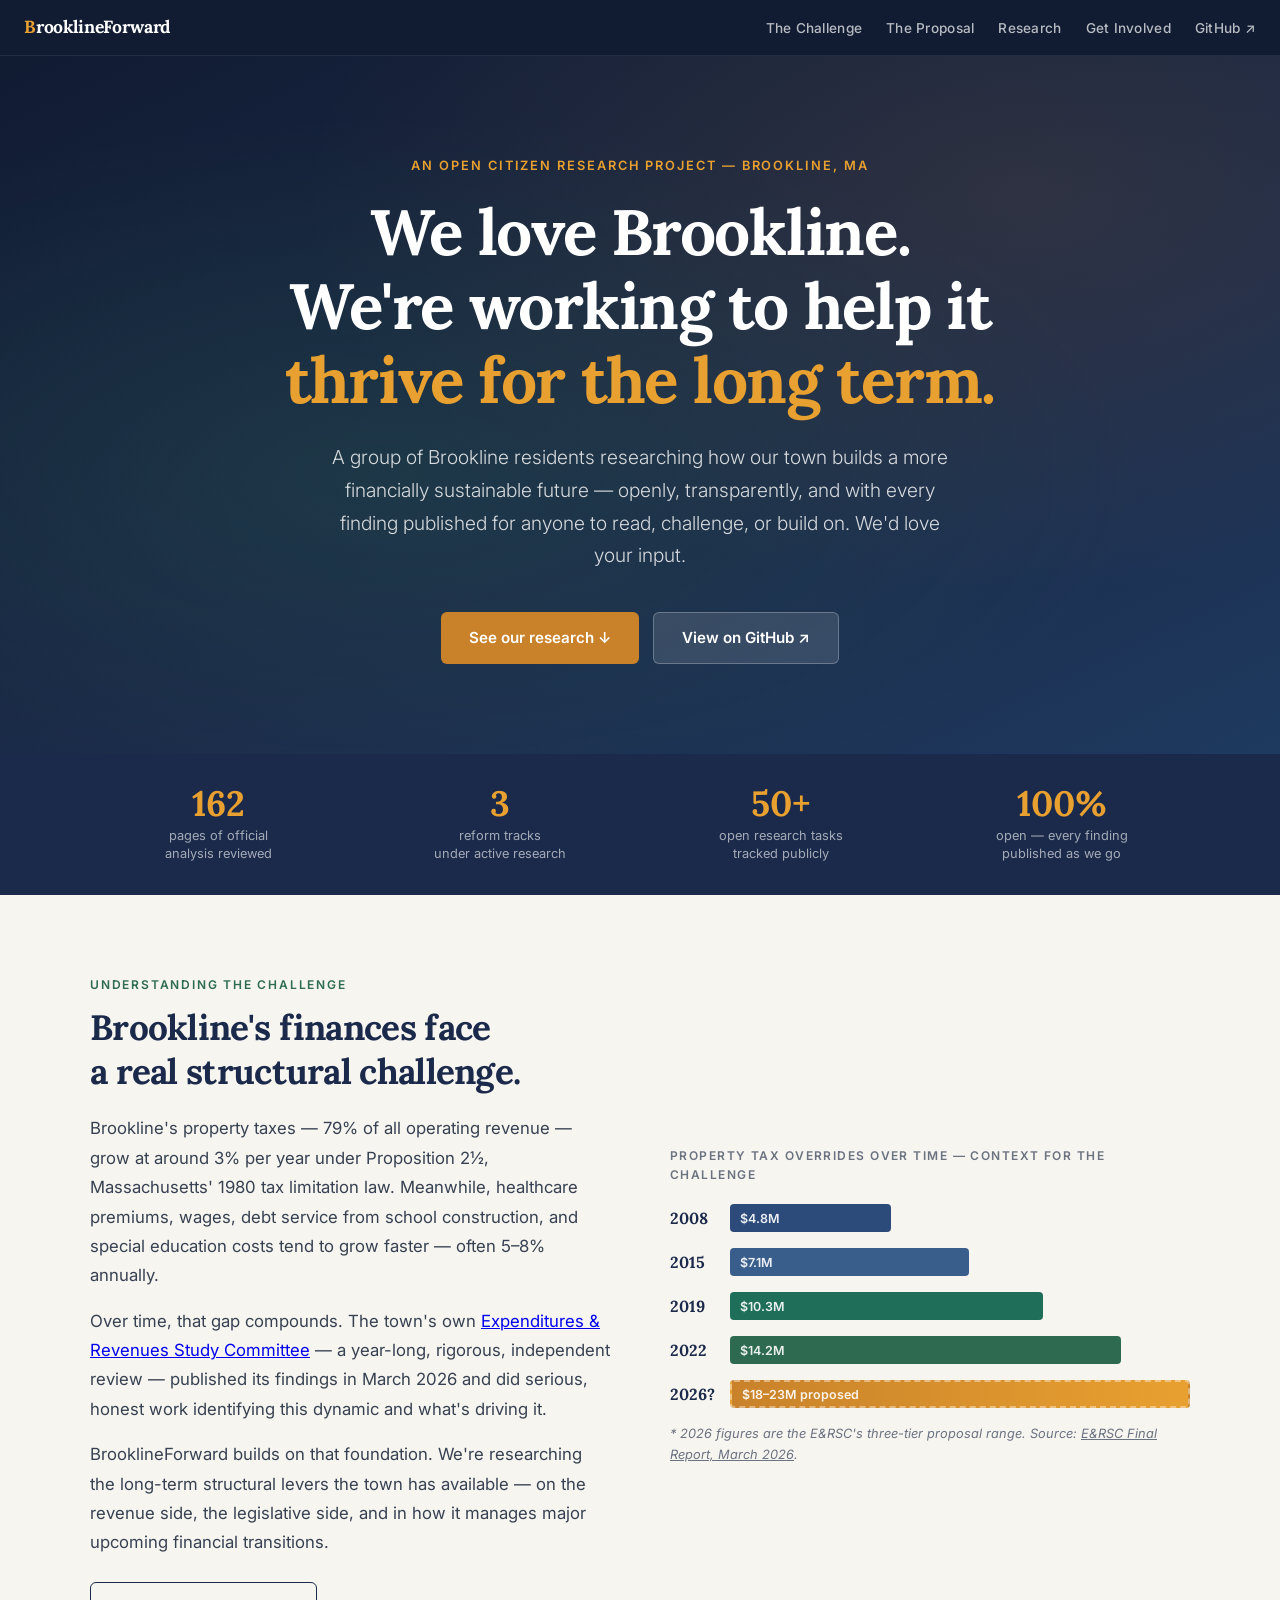
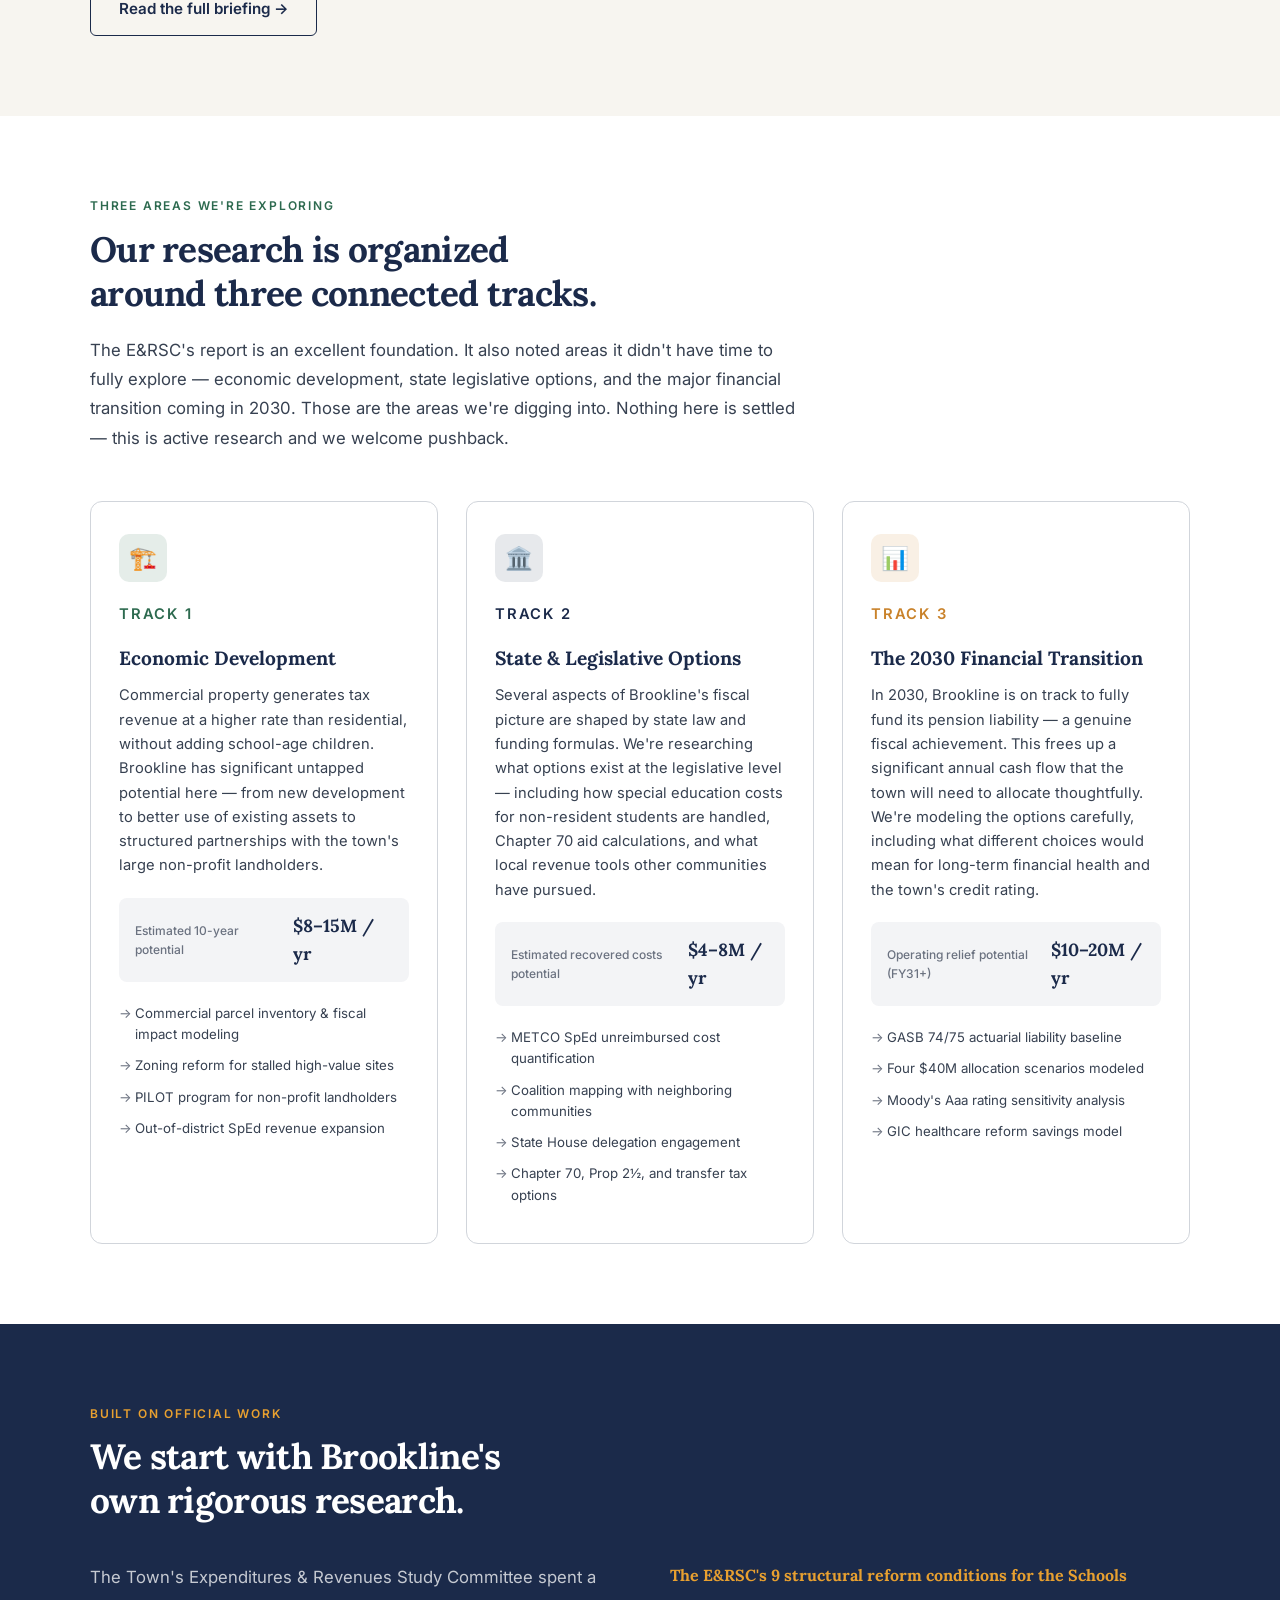
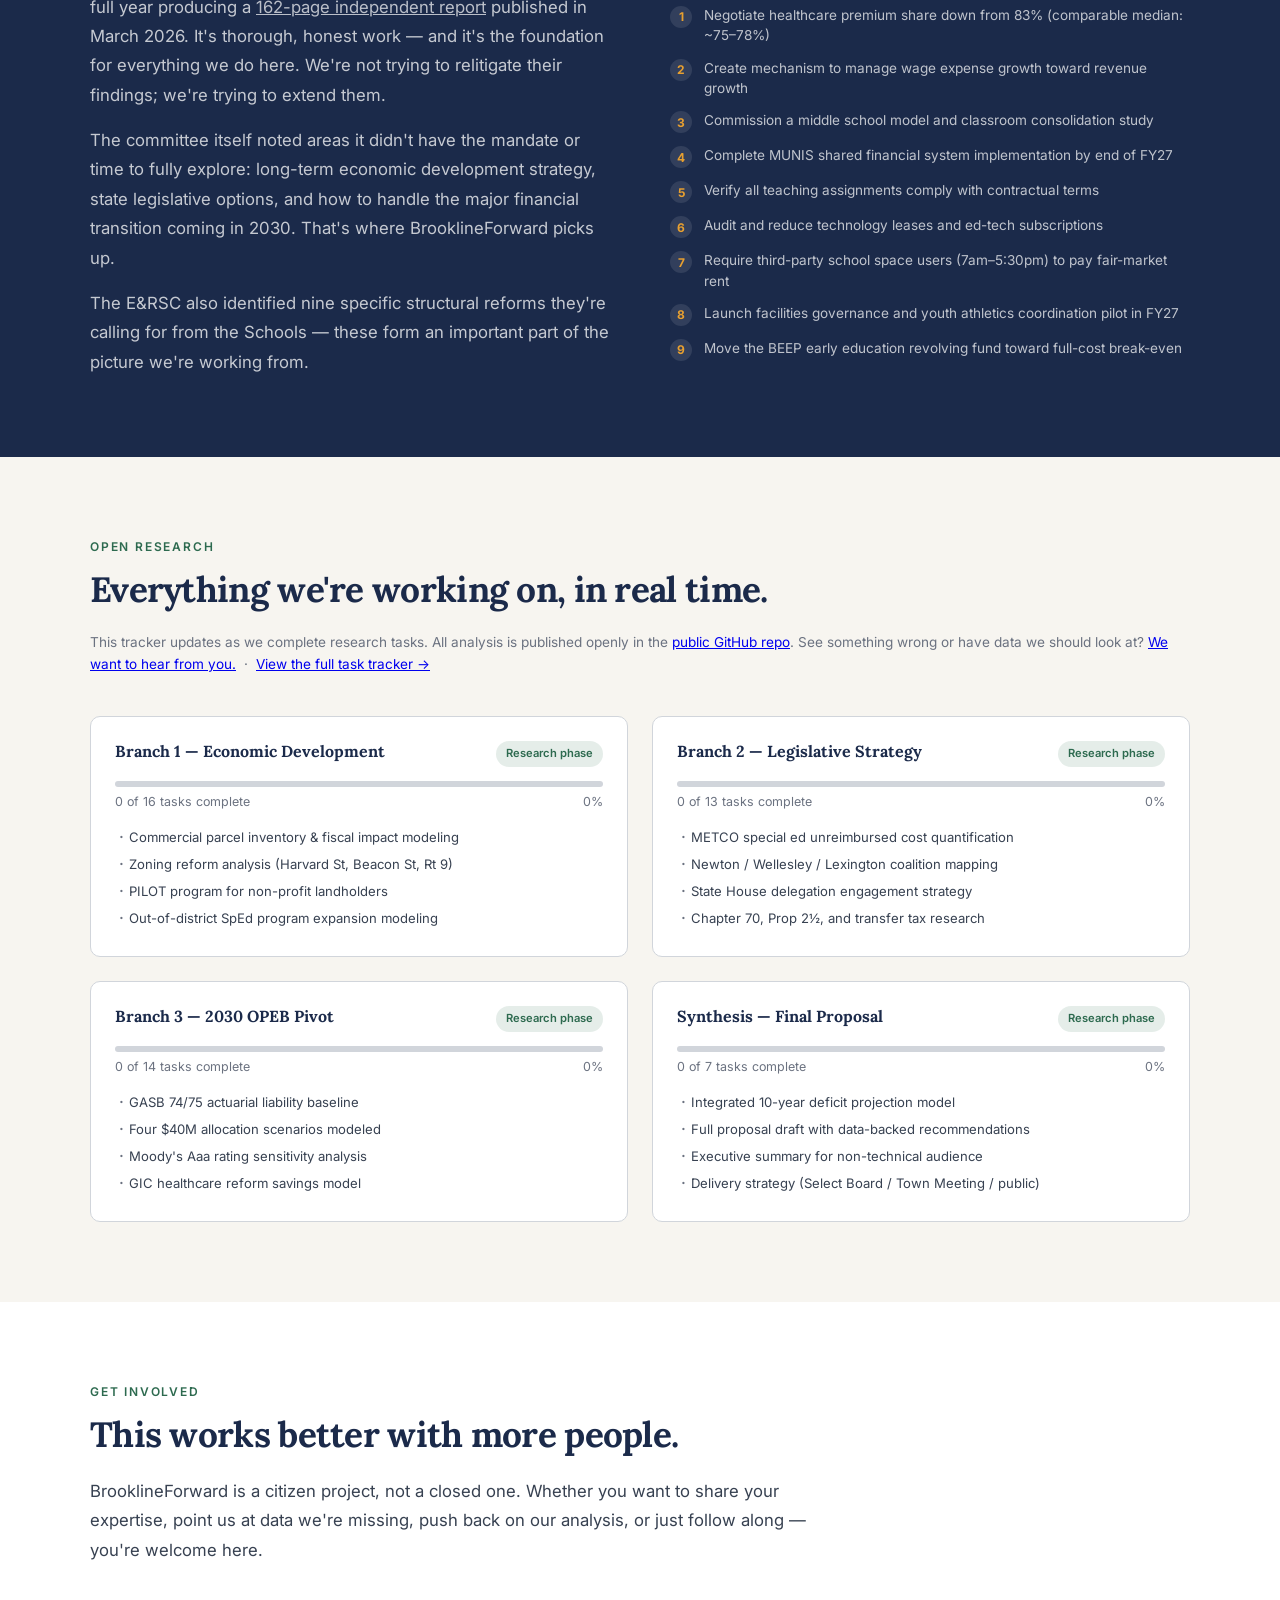
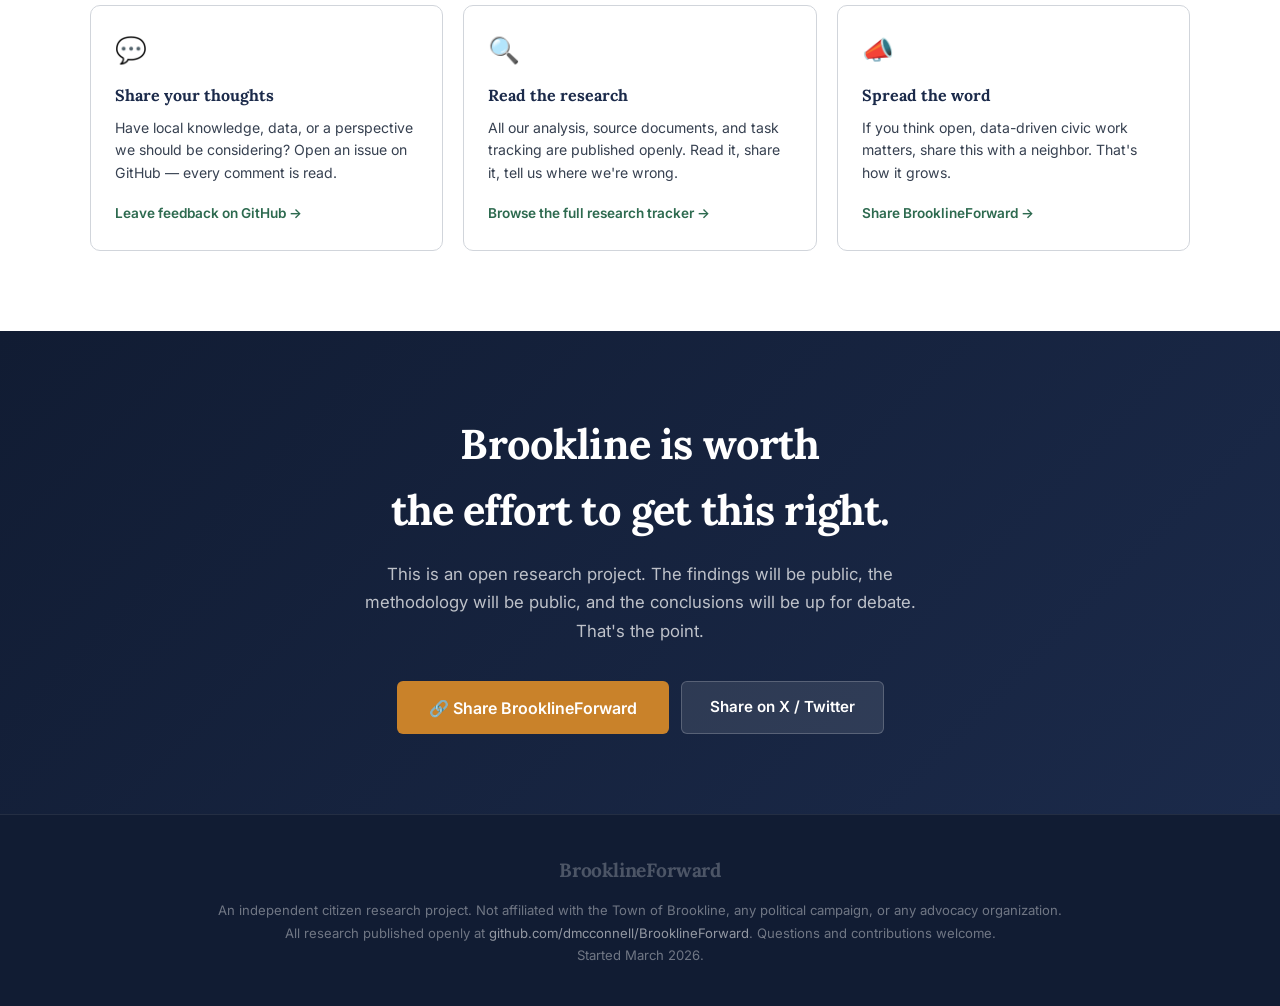
==== commit fac92326: "Go all in on github pages" ====
--- a/index.html
+++ b/index.html
@@ -1,1444 +1,343 @@
-<!doctype html>
+<!DOCTYPE html>
 <html lang="en">
-  <head>
-    <meta charset="UTF-8" />
-    <meta name="viewport" content="width=device-width, initial-scale=1.0" />
-    <title>BrooklineForward — Citizens Working for a Sustainable Brookline</title>
-
-    <!-- SEO -->
-    <meta
-      name="description"
-      content="A group of Brookline residents researching how our town can build a more financially sustainable future — openly, transparently, and with your input welcome."
-    />
-
-    <!-- Open Graph (controls how the link looks when shared on iMessage, Twitter, LinkedIn, etc.) -->
-    <meta
-      property="og:title"
-      content="BrooklineForward — Citizens Working for a Sustainable Brookline"
-    />
-    <meta
-      property="og:description"
-      content="We love Brookline. We're doing open research into how it builds a financially sustainable future — and we'd love your input."
-    />
-    <meta
-      property="og:url"
-      content="https://dmcconnell.github.io/BrooklineForward"
-    />
-    <meta property="og:type" content="website" />
-    <meta name="twitter:card" content="summary_large_image" />
-    <meta name="twitter:title" content="BrooklineForward" />
-    <meta
-      name="twitter:description"
-      content="Open citizen research into how Brookline builds a financially sustainable future. Come be part of it."
-    />
-
-    <link rel="preconnect" href="https://fonts.googleapis.com" />
-    <link
-      href="https://fonts.googleapis.com/css2?family=Lora:ital,wght@0,400;0,600;0,700;1,400&family=Inter:wght@300;400;500;600&display=swap"
-      rel="stylesheet"
-    />
-
-    <style>
-      *,
-      *::before,
-      *::after {
-        box-sizing: border-box;
-        margin: 0;
-        padding: 0;
-      }
-
-      :root {
-        --navy: #1b2a4a;
-        --navy-dark: #111c33;
-        --green: #2d6a4f;
-        --green-lt: #40916c;
-        --gold: #c9822a;
-        --gold-lt: #e8a030;
-        --cream: #f7f5f0;
-        --gray-100: #f3f4f6;
-        --gray-300: #d1d5db;
-        --gray-500: #6b7280;
-        --gray-700: #374151;
-        --text: #1f2937;
-        --white: #ffffff;
-
-        --font-serif: 'Lora', Georgia, serif;
-        --font-sans: 'Inter', system-ui, sans-serif;
-
-        --max-w: 1100px;
-        --section-pad: 80px 24px;
-      }
-
-      html {
-        scroll-behavior: smooth;
-      }
-
-      body {
-        font-family: var(--font-sans);
-        color: var(--text);
-        background: var(--white);
-        line-height: 1.6;
-      }
-
-      /* ─── NAV ─── */
-      nav {
-        position: sticky;
-        top: 0;
-        z-index: 100;
-        background: var(--navy-dark);
-        padding: 0 24px;
-        display: flex;
-        align-items: center;
-        justify-content: space-between;
-        height: 56px;
-        border-bottom: 1px solid rgba(255, 255, 255, 0.08);
-      }
-      .nav-brand {
-        font-family: var(--font-serif);
-        font-weight: 700;
-        color: var(--white);
-        font-size: 1.1rem;
-        text-decoration: none;
-        letter-spacing: -0.01em;
-      }
-      .nav-brand span {
-        color: var(--gold-lt);
-      }
-      .nav-links {
-        display: flex;
-        gap: 28px;
-        list-style: none;
-      }
-      .nav-links a {
-        color: rgba(255, 255, 255, 0.7);
-        text-decoration: none;
-        font-size: 0.85rem;
-        font-weight: 500;
-        letter-spacing: 0.02em;
-        transition: color 0.2s;
-      }
-      .nav-links a:hover {
-        color: var(--white);
-      }
-      @media (max-width: 600px) {
-        .nav-links {
-          display: none;
-        }
-      }
-
-      /* ─── HERO ─── */
-      .hero {
-        background: linear-gradient(
-          155deg,
-          var(--navy-dark) 0%,
-          var(--navy) 60%,
-          #1e3a5f 100%
-        );
-        color: var(--white);
-        padding: 100px 24px 90px;
-        text-align: center;
-        position: relative;
-        overflow: hidden;
-      }
-      .hero::before {
-        content: '';
-        position: absolute;
-        inset: 0;
-        background:
-          radial-gradient(
-            ellipse at 30% 60%,
-            rgba(45, 106, 79, 0.25) 0%,
-            transparent 60%
-          ),
-          radial-gradient(
-            ellipse at 80% 20%,
-            rgba(201, 130, 42, 0.12) 0%,
-            transparent 50%
-          );
-        pointer-events: none;
-      }
-      .hero-inner {
-        position: relative;
-        max-width: 820px;
-        margin: 0 auto;
-      }
-      .hero-eyebrow {
-        font-family: var(--font-sans);
-        font-size: 0.8rem;
-        font-weight: 600;
-        letter-spacing: 0.15em;
-        text-transform: uppercase;
-        color: var(--gold-lt);
-        margin-bottom: 20px;
-      }
-      .hero h1 {
-        font-family: var(--font-serif);
-        font-size: clamp(2.4rem, 6vw, 4rem);
-        font-weight: 700;
-        line-height: 1.15;
-        letter-spacing: -0.02em;
-        margin-bottom: 24px;
-      }
-      .hero h1 .hashtag {
-        color: var(--gold-lt);
-      }
-      .hero-sub {
-        font-size: clamp(1rem, 2.5vw, 1.2rem);
-        font-weight: 300;
-        color: rgba(255, 255, 255, 0.82);
-        max-width: 640px;
-        margin: 0 auto 40px;
-        line-height: 1.7;
-      }
-      .hero-buttons {
-        display: flex;
-        gap: 14px;
-        justify-content: center;
-        flex-wrap: wrap;
-      }
-      .btn {
-        display: inline-flex;
-        align-items: center;
-        gap: 8px;
-        padding: 13px 28px;
-        border-radius: 6px;
-        font-size: 0.95rem;
-        font-weight: 600;
-        text-decoration: none;
-        transition: all 0.2s;
-        cursor: pointer;
-        border: none;
-        font-family: var(--font-sans);
-      }
-      .btn-primary {
-        background: var(--gold);
-        color: var(--white);
-      }
-      .btn-primary:hover {
-        background: var(--gold-lt);
-        transform: translateY(-1px);
-      }
-      .btn-secondary {
-        background: rgba(255, 255, 255, 0.12);
-        color: var(--white);
-        border: 1px solid rgba(255, 255, 255, 0.25);
-      }
-      .btn-secondary:hover {
-        background: rgba(255, 255, 255, 0.2);
-        transform: translateY(-1px);
-      }
-
-      /* ─── STATS BAR ─── */
-      .stats-bar {
-        background: var(--navy);
-        padding: 32px 24px;
-      }
-      .stats-inner {
-        max-width: var(--max-w);
-        margin: 0 auto;
-        display: grid;
-        grid-template-columns: repeat(4, 1fr);
-        gap: 24px;
-        text-align: center;
-      }
-      @media (max-width: 700px) {
-        .stats-inner {
-          grid-template-columns: repeat(2, 1fr);
-        }
-      }
-      .stat-num {
-        font-family: var(--font-serif);
-        font-size: 2.2rem;
-        font-weight: 700;
-        color: var(--gold-lt);
-        line-height: 1;
-      }
-      .stat-label {
-        font-size: 0.8rem;
-        color: rgba(255, 255, 255, 0.6);
-        margin-top: 6px;
-        line-height: 1.4;
-      }
-
-      /* ─── SECTIONS ─── */
-      section {
-        padding: var(--section-pad);
-      }
-      .section-inner {
-        max-width: var(--max-w);
-        margin: 0 auto;
-      }
-
-      .section-eyebrow {
-        font-size: 0.75rem;
-        font-weight: 600;
-        letter-spacing: 0.15em;
-        text-transform: uppercase;
-        color: var(--green);
-        margin-bottom: 12px;
-      }
-      .section-title {
-        font-family: var(--font-serif);
-        font-size: clamp(1.6rem, 3.5vw, 2.2rem);
-        font-weight: 700;
-        color: var(--navy);
-        letter-spacing: -0.02em;
-        line-height: 1.25;
-        margin-bottom: 20px;
-      }
-      .section-body {
-        font-size: 1.05rem;
-        color: var(--gray-700);
-        line-height: 1.75;
-        max-width: 720px;
-      }
-      .section-body p + p {
-        margin-top: 16px;
-      }
-
-      /* ─── PROBLEM SECTION ─── */
-      .problem {
-        background: var(--cream);
-      }
-      .problem-grid {
-        display: grid;
-        grid-template-columns: 1fr 1fr;
-        gap: 60px;
-        align-items: center;
-      }
-      @media (max-width: 750px) {
-        .problem-grid {
-          grid-template-columns: 1fr;
-          gap: 36px;
-        }
-      }
-      .override-timeline {
-      }
-      .timeline-title {
-        font-size: 0.75rem;
-        font-weight: 600;
-        letter-spacing: 0.12em;
-        text-transform: uppercase;
-        color: var(--gray-500);
-        margin-bottom: 20px;
-      }
-      .override-item {
-        display: flex;
-        align-items: center;
-        gap: 16px;
-        margin-bottom: 16px;
-      }
-      .override-year {
-        font-family: var(--font-serif);
-        font-weight: 700;
-        font-size: 1rem;
-        color: var(--navy);
-        width: 44px;
-        flex-shrink: 0;
-      }
-      .override-bar-wrap {
-        flex: 1;
-      }
-      .override-bar {
-        height: 28px;
-        border-radius: 4px;
-        background: var(--navy);
-        display: flex;
-        align-items: center;
-        padding: 0 10px;
-        transition: width 0.6s ease;
-      }
-      .override-bar span {
-        font-size: 0.78rem;
-        font-weight: 600;
-        color: rgba(255, 255, 255, 0.9);
-        white-space: nowrap;
-      }
-      .override-item:nth-child(2) .override-bar {
-        background: #2c4a7a;
-        width: 35%;
-      }
-      .override-item:nth-child(3) .override-bar {
-        background: #3a5e8c;
-        width: 52%;
-      }
-      .override-item:nth-child(4) .override-bar {
-        background: #1e6e5a;
-        width: 68%;
-      }
-      .override-item:nth-child(5) .override-bar {
-        background: var(--green);
-        width: 85%;
-      }
-      .override-item:nth-child(6) .override-bar {
-        background: linear-gradient(90deg, var(--gold) 0%, var(--gold-lt) 100%);
-        width: 100%;
-        border: 2px dashed rgba(255, 255, 255, 0.4);
-      }
-      .next-override {
-        margin-top: 8px;
-        font-size: 0.8rem;
-        color: var(--gray-500);
-        font-style: italic;
-      }
-
-      /* ─── BRANCHES ─── */
-      .branches {
-        background: var(--white);
-      }
-      .branches-grid {
-        display: grid;
-        grid-template-columns: repeat(3, 1fr);
-        gap: 28px;
-        margin-top: 48px;
-      }
-      @media (max-width: 900px) {
-        .branches-grid {
-          grid-template-columns: 1fr;
-        }
-      }
-      .branch-card {
-        border: 1px solid var(--gray-300);
-        border-radius: 12px;
-        padding: 32px 28px;
-        transition:
-          box-shadow 0.2s,
-          transform 0.2s;
-      }
-      .branch-card:hover {
-        box-shadow: 0 8px 32px rgba(27, 42, 74, 0.12);
-        transform: translateY(-3px);
-      }
-      .branch-icon {
-        width: 48px;
-        height: 48px;
-        border-radius: 10px;
-        display: flex;
-        align-items: center;
-        justify-content: center;
-        font-size: 1.4rem;
-        margin-bottom: 20px;
-      }
-      .branch-icon.b1 {
-        background: rgba(45, 106, 79, 0.12);
-      }
-      .branch-icon.b2 {
-        background: rgba(27, 42, 74, 0.1);
-      }
-      .branch-icon.b3 {
-        background: rgba(201, 130, 42, 0.12);
-      }
-      .branch-label {
-        font-size: 0.7rem;
-        font-weight: 600;
-        letter-spacing: 0.12em;
-        text-transform: uppercase;
-        margin-bottom: 6px;
-      }
-      .branch-label.b1 {
-        color: var(--green);
-      }
-      .branch-label.b2 {
-        color: var(--navy);
-      }
-      .branch-label.b3 {
-        color: var(--gold);
-      }
-      .branch-card h3 {
-        font-family: var(--font-serif);
-        font-size: 1.2rem;
-        font-weight: 700;
-        color: var(--navy);
-        line-height: 1.3;
-        margin-bottom: 12px;
-      }
-      .branch-card p {
-        font-size: 0.92rem;
-        color: var(--gray-700);
-        line-height: 1.65;
-        margin-bottom: 20px;
-      }
-      .branch-impact {
-        background: var(--gray-100);
-        border-radius: 8px;
-        padding: 14px 16px;
-        display: flex;
-        align-items: center;
-        justify-content: space-between;
-        gap: 8px;
-      }
-      .impact-label {
-        font-size: 0.75rem;
-        color: var(--gray-500);
-        font-weight: 500;
-      }
-      .impact-value {
-        font-family: var(--font-serif);
-        font-size: 1.1rem;
-        font-weight: 700;
-        color: var(--navy);
-      }
-      .branch-workstreams {
-        list-style: none;
-        margin-top: 16px;
-      }
-      .branch-workstreams li {
-        font-size: 0.83rem;
-        color: var(--gray-700);
-        padding: 5px 0;
-        padding-left: 16px;
-        position: relative;
-      }
-      .branch-workstreams li::before {
-        content: '→';
-        position: absolute;
-        left: 0;
-        color: var(--gray-500);
-      }
-
-      /* ─── E&RSC SECTION ─── */
-      .ersc {
-        background: var(--navy);
-        color: var(--white);
-      }
-      .ersc .section-title {
-        color: var(--white);
-      }
-      .ersc .section-eyebrow {
-        color: var(--gold-lt);
-      }
-      .ersc-grid {
-        display: grid;
-        grid-template-columns: 1fr 1fr;
-        gap: 60px;
-        margin-top: 40px;
-        align-items: start;
-      }
-      @media (max-width: 750px) {
-        .ersc-grid {
-          grid-template-columns: 1fr;
-        }
-      }
-      .ersc .section-body {
-        color: rgba(255, 255, 255, 0.75);
-        max-width: 100%;
-      }
-      .ersc-conditions h4 {
-        font-family: var(--font-serif);
-        font-size: 1rem;
-        color: var(--gold-lt);
-        margin-bottom: 16px;
-      }
-      .condition-item {
-        display: flex;
-        align-items: flex-start;
-        gap: 12px;
-        margin-bottom: 12px;
-      }
-      .condition-num {
-        background: rgba(255, 255, 255, 0.1);
-        color: var(--gold-lt);
-        font-size: 0.75rem;
-        font-weight: 700;
-        width: 22px;
-        height: 22px;
-        border-radius: 50%;
-        display: flex;
-        align-items: center;
-        justify-content: center;
-        flex-shrink: 0;
-        margin-top: 1px;
-      }
-      .condition-text {
-        font-size: 0.85rem;
-        color: rgba(255, 255, 255, 0.72);
-        line-height: 1.5;
-      }
-
-      /* ─── PROGRESS ─── */
-      .progress-section {
-        background: var(--cream);
-      }
-      .progress-meta {
-        font-size: 0.85rem;
-        color: var(--gray-500);
-        margin-top: 6px;
-        margin-bottom: 40px;
-      }
-      #progress-grid {
-        display: grid;
-        grid-template-columns: repeat(2, 1fr);
-        gap: 24px;
-      }
-      @media (max-width: 700px) {
-        #progress-grid {
-          grid-template-columns: 1fr;
-        }
-      }
-      .progress-card {
-        background: var(--white);
-        border: 1px solid var(--gray-300);
-        border-radius: 10px;
-        padding: 24px;
-      }
-      .progress-card-header {
-        display: flex;
-        justify-content: space-between;
-        align-items: flex-start;
-        margin-bottom: 14px;
-        gap: 12px;
-      }
-      .progress-card-name {
-        font-family: var(--font-serif);
-        font-size: 1rem;
-        font-weight: 700;
-        color: var(--navy);
-        line-height: 1.3;
-      }
-      .progress-badge {
-        font-size: 0.7rem;
-        font-weight: 600;
-        padding: 4px 10px;
-        border-radius: 20px;
-        white-space: nowrap;
-        flex-shrink: 0;
-      }
-      .badge-research {
-        background: rgba(45, 106, 79, 0.12);
-        color: var(--green);
-      }
-      .badge-draft {
-        background: rgba(27, 42, 74, 0.1);
-        color: var(--navy);
-      }
-      .badge-complete {
-        background: rgba(201, 130, 42, 0.12);
-        color: var(--gold);
-      }
-      .progress-bar-wrap {
-        margin-bottom: 12px;
-      }
-      .progress-bar-track {
-        height: 6px;
-        background: var(--gray-300);
-        border-radius: 3px;
-        overflow: hidden;
-      }
-      .progress-bar-fill {
-        height: 100%;
-        border-radius: 3px;
-        background: linear-gradient(
-          90deg,
-          var(--green) 0%,
-          var(--green-lt) 100%
-        );
-        transition: width 0.8s ease;
-      }
-      .progress-counts {
-        display: flex;
-        justify-content: space-between;
-        font-size: 0.78rem;
-        color: var(--gray-500);
-        margin-top: 5px;
-      }
-      .progress-highlights {
-        list-style: none;
-        margin-top: 12px;
-      }
-      .progress-highlights li {
-        font-size: 0.82rem;
-        color: var(--gray-700);
-        padding: 3px 0;
-        padding-left: 14px;
-        position: relative;
-      }
-      .progress-highlights li::before {
-        content: '·';
-        position: absolute;
-        left: 4px;
-        color: var(--gray-500);
-        font-size: 1.1rem;
-        line-height: 1;
-        top: 4px;
-      }
-      .progress-loading {
-        text-align: center;
-        padding: 40px;
-        color: var(--gray-500);
-        font-size: 0.9rem;
-      }
-
-      /* ─── DOCUMENTS ─── */
-      .documents {
-        background: var(--white);
-      }
-      .docs-grid {
-        display: grid;
-        grid-template-columns: repeat(2, 1fr);
-        gap: 20px;
-        margin-top: 40px;
-      }
-      @media (max-width: 600px) {
-        .docs-grid {
-          grid-template-columns: 1fr;
-        }
-      }
-      .doc-card {
-        border: 1px solid var(--gray-300);
-        border-radius: 10px;
-        padding: 22px 24px;
-        text-decoration: none;
-        display: flex;
-        align-items: flex-start;
-        gap: 16px;
-        transition:
-          border-color 0.2s,
-          box-shadow 0.2s;
-      }
-      .doc-card:hover {
-        border-color: var(--green);
-        box-shadow: 0 4px 16px rgba(45, 106, 79, 0.1);
-      }
-      .doc-icon {
-        font-size: 1.8rem;
-        line-height: 1;
-        flex-shrink: 0;
-        margin-top: 2px;
-      }
-      .doc-info {
-      }
-      .doc-name {
-        font-family: var(--font-serif);
-        font-weight: 700;
-        font-size: 0.95rem;
-        color: var(--navy);
-        margin-bottom: 4px;
-      }
-      .doc-desc {
-        font-size: 0.82rem;
-        color: var(--gray-500);
-        line-height: 1.5;
-      }
-
-      /* ─── CTA ─── */
-      .cta-section {
-        background: linear-gradient(
-          135deg,
-          var(--navy-dark) 0%,
-          var(--navy) 100%
-        );
-        text-align: center;
-        padding: 80px 24px;
-      }
-      .cta-section h2 {
-        font-family: var(--font-serif);
-        font-size: clamp(1.8rem, 4vw, 2.6rem);
-        font-weight: 700;
-        color: var(--white);
-        letter-spacing: -0.02em;
-        margin-bottom: 16px;
-      }
-      .cta-section p {
-        font-size: 1.05rem;
-        color: rgba(255, 255, 255, 0.72);
-        max-width: 560px;
-        margin: 0 auto 36px;
-        line-height: 1.7;
-      }
-      .share-buttons {
-        display: flex;
-        gap: 12px;
-        justify-content: center;
-        flex-wrap: wrap;
-      }
-      .btn-share-main {
-        background: var(--gold);
-        color: var(--white);
-        padding: 15px 32px;
-        font-size: 1rem;
-      }
-      .btn-share-main:hover {
-        background: var(--gold-lt);
-      }
-      .btn-share-x {
-        background: rgba(255, 255, 255, 0.1);
-        color: var(--white);
-        border: 1px solid rgba(255, 255, 255, 0.2);
-      }
-      .btn-share-x:hover {
-        background: rgba(255, 255, 255, 0.18);
-      }
-      #copy-feedback {
-        display: none;
-        margin-top: 14px;
-        font-size: 0.85rem;
-        color: var(--gold-lt);
-      }
-
-      /* ─── FOOTER ─── */
-      footer {
-        background: var(--navy-dark);
-        padding: 40px 24px;
-        text-align: center;
-        border-top: 1px solid rgba(255, 255, 255, 0.08);
-      }
-      .footer-inner {
-        max-width: var(--max-w);
-        margin: 0 auto;
-      }
-      footer p {
-        font-size: 0.82rem;
-        color: rgba(255, 255, 255, 0.4);
-        line-height: 1.7;
-      }
-      footer a {
-        color: rgba(255, 255, 255, 0.55);
-        text-decoration: none;
-      }
-      footer a:hover {
-        color: rgba(255, 255, 255, 0.85);
-      }
-      .footer-hashtag {
-        font-family: var(--font-serif);
-        font-size: 1.2rem;
-        font-weight: 700;
-        color: rgba(255, 255, 255, 0.25);
-        margin-bottom: 14px;
-        letter-spacing: -0.01em;
-      }
-    </style>
-  </head>
-
-  <body>
-    <!-- NAV -->
-    <nav>
-      <a href="#" class="nav-brand"><span>#</span>BrooklineForward</a>
-      <ul class="nav-links">
-        <li><a href="#challenge">The Challenge</a></li>
-        <li><a href="#proposal">Our Research</a></li>
-        <li><a href="#progress">Progress</a></li>
-        <li><a href="#documents">Documents</a></li>
-        <li><a href="#involved">Get Involved</a></li>
-        <li>
-          <a
-            href="https://github.com/dmcconnell/BrooklineForward"
-            target="_blank"
-            rel="noopener"
-            >GitHub ↗</a
-          >
-        </li>
-      </ul>
-    </nav>
-
-    <!-- HERO -->
-    <section class="hero">
-      <div class="hero-inner">
-        <p class="hero-eyebrow">
-          An open citizen research project — Brookline, MA
-        </p>
-        <h1>
-          We love Brookline.<br />
-          We're working to help it<br />
-          <span class="hashtag">thrive for the long term.</span>
-        </h1>
-        <p class="hero-sub">
-          A group of Brookline residents researching how our town builds
-          a more financially sustainable future — openly, transparently,
-          and with every finding published for anyone to read, challenge, or build on.
-          We'd love your input.
-        </p>
-        <div class="hero-buttons">
-          <a href="#proposal" class="btn btn-primary">See our research ↓</a>
-          <a
-            href="https://github.com/dmcconnell/BrooklineForward"
-            target="_blank"
-            rel="noopener"
-            class="btn btn-secondary"
-            >View on GitHub ↗</a
-          >
-        </div>
-      </div>
-    </section>
-
-    <!-- STATS BAR -->
-    <div class="stats-bar">
-      <div class="stats-inner">
-        <div>
-          <div class="stat-num">162</div>
-          <div class="stat-label">pages of official<br />analysis reviewed</div>
-        </div>
-        <div>
-          <div class="stat-num">3</div>
-          <div class="stat-label">
-            reform tracks<br />under active research
+<head>
+  <meta charset="UTF-8" />
+  <meta name="viewport" content="width=device-width, initial-scale=1.0" />
+  <title>BrooklineForward — Citizens Working for a Sustainable Brookline</title>
+  <meta name="description" content="A group of Brookline residents researching how our town can build a more financially sustainable future — openly, transparently, and with your input welcome." />
+  <meta property="og:title" content="BrooklineForward — Citizens Working for a Sustainable Brookline" />
+  <meta property="og:description" content="We love Brookline. We're doing open research into how it builds a financially sustainable future — and we'd love your input." />
+  <meta property="og:url" content="https://dmcconnell.github.io/BrooklineForward" />
+  <meta property="og:type" content="website" />
+  <meta name="twitter:card" content="summary_large_image" />
+  <meta name="twitter:title" content="BrooklineForward" />
+  <meta name="twitter:description" content="Open citizen research into how Brookline builds a financially sustainable future. Come be part of it." />
+  <link rel="preconnect" href="https://fonts.googleapis.com" />
+  <link href="https://fonts.googleapis.com/css2?family=Lora:ital,wght@0,400;0,600;0,700;1,400&family=Inter:wght@300;400;500;600&display=swap" rel="stylesheet" />
+  <link rel="stylesheet" href="assets/styles.css" />
+</head>
+<body>
+
+<div id="bf-nav"></div>
+
+<!-- HERO -->
+<section class="hero">
+  <div class="hero-inner">
+    <p class="hero-eyebrow">An open citizen research project — Brookline, MA</p>
+    <h1>
+      We love Brookline.<br />
+      We're working to help it<br />
+      <span class="hashtag">thrive for the long term.</span>
+    </h1>
+    <p class="hero-sub">
+      A group of Brookline residents researching how our town builds
+      a more financially sustainable future — openly, transparently,
+      and with every finding published for anyone to read, challenge, or build on.
+      We'd love your input.
+    </p>
+    <div class="hero-buttons">
+      <a href="proposal.html" class="btn btn-primary">See our research ↓</a>
+      <a href="https://github.com/dmcconnell/BrooklineForward" target="_blank" rel="noopener" class="btn btn-secondary">View on GitHub ↗</a>
+    </div>
+  </div>
+</section>
+
+<!-- STATS BAR -->
+<div class="stats-bar">
+  <div class="stats-inner">
+    <div>
+      <div class="stat-num">162</div>
+      <div class="stat-label">pages of official<br />analysis reviewed</div>
+    </div>
+    <div>
+      <div class="stat-num">3</div>
+      <div class="stat-label">reform tracks<br />under active research</div>
+    </div>
+    <div>
+      <div class="stat-num">50+</div>
+      <div class="stat-label">open research tasks<br />tracked publicly</div>
+    </div>
+    <div>
+      <div class="stat-num">100%</div>
+      <div class="stat-label">open — every finding<br />published as we go</div>
+    </div>
+  </div>
+</div>
+
+<!-- CHALLENGE -->
+<section class="problem" id="challenge">
+  <div class="section-inner">
+    <div class="problem-grid">
+      <div>
+        <p class="section-eyebrow">Understanding the Challenge</p>
+        <h2 class="section-title">Brookline's finances face<br />a real structural challenge.</h2>
+        <div class="section-body">
+          <p>
+            Brookline's property taxes — 79% of all operating revenue — grow
+            at around 3% per year under Proposition 2½, Massachusetts' 1980
+            tax limitation law. Meanwhile, healthcare premiums, wages, debt
+            service from school construction, and special education costs tend
+            to grow faster — often 5–8% annually.
+          </p>
+          <p>
+            Over time, that gap compounds. The town's own
+            <a href="https://brookline.news/wp-content/uploads/2026/03/ERSC-Final-Report-FINAL-031326-1.pdf" target="_blank" rel="noopener">Expenditures &amp; Revenues Study Committee</a>
+            — a year-long, rigorous, independent review — published its
+            findings in March 2026 and did serious, honest work identifying
+            this dynamic and what's driving it.
+          </p>
+          <p>
+            BrooklineForward builds on that foundation. We're researching
+            the long-term structural levers the town has available — on the
+            revenue side, the legislative side, and in how it manages major
+            upcoming financial transitions.
+          </p>
+          <p style="margin-top: 24px;">
+            <a href="understanding.html" class="btn btn-outline" style="display:inline-flex;">Read the full briefing →</a>
+          </p>
+        </div>
+      </div>
+      <div class="override-timeline">
+        <p class="timeline-title">Property tax overrides over time — context for the challenge</p>
+        <div class="override-item">
+          <div class="override-year">2008</div>
+          <div class="override-bar-wrap"><div class="override-bar"><span>$4.8M</span></div></div>
+        </div>
+        <div class="override-item">
+          <div class="override-year">2015</div>
+          <div class="override-bar-wrap"><div class="override-bar"><span>$7.1M</span></div></div>
+        </div>
+        <div class="override-item">
+          <div class="override-year">2019</div>
+          <div class="override-bar-wrap"><div class="override-bar"><span>$10.3M</span></div></div>
+        </div>
+        <div class="override-item">
+          <div class="override-year">2022</div>
+          <div class="override-bar-wrap"><div class="override-bar"><span>$14.2M</span></div></div>
+        </div>
+        <div class="override-item">
+          <div class="override-year">2026?</div>
+          <div class="override-bar-wrap"><div class="override-bar"><span>$18–23M proposed</span></div></div>
+        </div>
+        <p class="next-override">* 2026 figures are the E&amp;RSC's three-tier proposal range. Source: <a href="https://brookline.news/wp-content/uploads/2026/03/ERSC-Final-Report-FINAL-031326-1.pdf" target="_blank" rel="noopener" style="color:inherit;">E&amp;RSC Final Report, March 2026</a>.</p>
+      </div>
+    </div>
+  </div>
+</section>
+
+<!-- BRANCHES -->
+<section class="branches" id="proposal">
+  <div class="section-inner">
+    <p class="section-eyebrow">Three Areas We're Exploring</p>
+    <h2 class="section-title">Our research is organized<br />around three connected tracks.</h2>
+    <p class="section-body">
+      The E&amp;RSC's report is an excellent foundation. It also noted areas it didn't have time to fully
+      explore — economic development, state legislative options, and the major financial transition coming
+      in 2030. Those are the areas we're digging into. Nothing here is settled — this is active research
+      and we welcome pushback.
+    </p>
+    <div class="branches-grid">
+
+      <a href="branch-1.html" class="branch-card">
+        <div class="branch-icon b1">🏗️</div>
+        <p class="branch-label b1">Track 1</p>
+        <h3>Economic Development</h3>
+        <p>Commercial property generates tax revenue at a higher rate than residential, without adding school-age children. Brookline has significant untapped potential here — from new development to better use of existing assets to structured partnerships with the town's large non-profit landholders.</p>
+        <div class="branch-impact">
+          <span class="impact-label">Estimated 10-year potential</span>
+          <span class="impact-value">$8–15M / yr</span>
+        </div>
+        <ul class="branch-workstreams">
+          <li>Commercial parcel inventory &amp; fiscal impact modeling</li>
+          <li>Zoning reform for stalled high-value sites</li>
+          <li>PILOT program for non-profit landholders</li>
+          <li>Out-of-district SpEd revenue expansion</li>
+        </ul>
+      </a>
+
+      <a href="branch-2.html" class="branch-card">
+        <div class="branch-icon b2">🏛️</div>
+        <p class="branch-label b2">Track 2</p>
+        <h3>State &amp; Legislative Options</h3>
+        <p>Several aspects of Brookline's fiscal picture are shaped by state law and funding formulas. We're researching what options exist at the legislative level — including how special education costs for non-resident students are handled, Chapter 70 aid calculations, and what local revenue tools other communities have pursued.</p>
+        <div class="branch-impact">
+          <span class="impact-label">Estimated recovered costs potential</span>
+          <span class="impact-value">$4–8M / yr</span>
+        </div>
+        <ul class="branch-workstreams">
+          <li>METCO SpEd unreimbursed cost quantification</li>
+          <li>Coalition mapping with neighboring communities</li>
+          <li>State House delegation engagement</li>
+          <li>Chapter 70, Prop 2½, and transfer tax options</li>
+        </ul>
+      </a>
+
+      <a href="branch-3.html" class="branch-card">
+        <div class="branch-icon b3">📊</div>
+        <p class="branch-label b3">Track 3</p>
+        <h3>The 2030 Financial Transition</h3>
+        <p>In 2030, Brookline is on track to fully fund its pension liability — a genuine fiscal achievement. This frees up a significant annual cash flow that the town will need to allocate thoughtfully. We're modeling the options carefully, including what different choices would mean for long-term financial health and the town's credit rating.</p>
+        <div class="branch-impact">
+          <span class="impact-label">Operating relief potential (FY31+)</span>
+          <span class="impact-value">$10–20M / yr</span>
+        </div>
+        <ul class="branch-workstreams">
+          <li>GASB 74/75 actuarial liability baseline</li>
+          <li>Four $40M allocation scenarios modeled</li>
+          <li>Moody's Aaa rating sensitivity analysis</li>
+          <li>GIC healthcare reform savings model</li>
+        </ul>
+      </a>
+
+    </div>
+  </div>
+</section>
+
+<!-- E&RSC -->
+<section class="ersc">
+  <div class="section-inner">
+    <p class="section-eyebrow">Built on Official Work</p>
+    <h2 class="section-title">We start with Brookline's<br />own rigorous research.</h2>
+    <div class="ersc-grid">
+      <div>
+        <div class="section-body">
+          <p>
+            The Town's Expenditures &amp; Revenues Study Committee spent a full year producing a
+            <a href="https://brookline.news/wp-content/uploads/2026/03/ERSC-Final-Report-FINAL-031326-1.pdf" target="_blank" rel="noopener" style="color:rgba(255,255,255,0.7)">162-page independent report</a>
+            published in March 2026. It's thorough, honest work — and it's
+            the foundation for everything we do here. We're not trying to
+            relitigate their findings; we're trying to extend them.
+          </p>
+          <p style="margin-top:16px">
+            The committee itself noted areas it didn't have the mandate or
+            time to fully explore: long-term economic development strategy,
+            state legislative options, and how to handle the major financial
+            transition coming in 2030. That's where BrooklineForward picks up.
+          </p>
+          <p style="margin-top:16px">
+            The E&amp;RSC also identified nine specific structural reforms
+            they're calling for from the Schools — these form an important
+            part of the picture we're working from.
+          </p>
+        </div>
+      </div>
+      <div class="ersc-conditions">
+        <h4>The E&amp;RSC's 9 structural reform conditions for the Schools</h4>
+        <div class="condition-item"><div class="condition-num">1</div><div class="condition-text">Negotiate healthcare premium share down from 83% (comparable median: ~75–78%)</div></div>
+        <div class="condition-item"><div class="condition-num">2</div><div class="condition-text">Create mechanism to manage wage expense growth toward revenue growth</div></div>
+        <div class="condition-item"><div class="condition-num">3</div><div class="condition-text">Commission a middle school model and classroom consolidation study</div></div>
+        <div class="condition-item"><div class="condition-num">4</div><div class="condition-text">Complete MUNIS shared financial system implementation by end of FY27</div></div>
+        <div class="condition-item"><div class="condition-num">5</div><div class="condition-text">Verify all teaching assignments comply with contractual terms</div></div>
+        <div class="condition-item"><div class="condition-num">6</div><div class="condition-text">Audit and reduce technology leases and ed-tech subscriptions</div></div>
+        <div class="condition-item"><div class="condition-num">7</div><div class="condition-text">Require third-party school space users (7am–5:30pm) to pay fair-market rent</div></div>
+        <div class="condition-item"><div class="condition-num">8</div><div class="condition-text">Launch facilities governance and youth athletics coordination pilot in FY27</div></div>
+        <div class="condition-item"><div class="condition-num">9</div><div class="condition-text">Move the BEEP early education revolving fund toward full-cost break-even</div></div>
+      </div>
+    </div>
+  </div>
+</section>
+
+<!-- PROGRESS -->
+<section class="progress-section" id="progress">
+  <div class="section-inner">
+    <p class="section-eyebrow">Open Research</p>
+    <h2 class="section-title">Everything we're working on, in real time.</h2>
+    <p class="progress-meta">
+      This tracker updates as we complete research tasks. All analysis is published openly in the
+      <a href="https://github.com/dmcconnell/BrooklineForward" target="_blank">public GitHub repo</a>.
+      See something wrong or have data we should look at?
+      <a href="https://github.com/dmcconnell/BrooklineForward/issues" target="_blank">We want to hear from you.</a>
+      &nbsp;·&nbsp; <a href="research.html">View the full task tracker →</a>
+    </p>
+    <div id="progress-grid"><div class="progress-loading">Loading research status…</div></div>
+  </div>
+</section>
+
+<!-- GET INVOLVED -->
+<section style="background: var(--white); padding: var(--section-pad);" id="involved">
+  <div class="section-inner">
+    <p class="section-eyebrow">Get Involved</p>
+    <h2 class="section-title">This works better with more people.</h2>
+    <p class="section-body" style="margin-bottom: 40px;">
+      BrooklineForward is a citizen project, not a closed one. Whether you want to share your expertise,
+      point us at data we're missing, push back on our analysis, or just follow along — you're welcome here.
+    </p>
+    <div class="involve-grid">
+      <div class="involve-card">
+        <div class="involve-card-icon">💬</div>
+        <h4>Share your thoughts</h4>
+        <p>Have local knowledge, data, or a perspective we should be considering? Open an issue on GitHub — every comment is read.</p>
+        <a href="https://github.com/dmcconnell/BrooklineForward/issues" target="_blank">Leave feedback on GitHub →</a>
+      </div>
+      <div class="involve-card">
+        <div class="involve-card-icon">🔍</div>
+        <h4>Read the research</h4>
+        <p>All our analysis, source documents, and task tracking are published openly. Read it, share it, tell us where we're wrong.</p>
+        <a href="research.html">Browse the full research tracker →</a>
+      </div>
+      <div class="involve-card">
+        <div class="involve-card-icon">📣</div>
+        <h4>Spread the word</h4>
+        <p>If you think open, data-driven civic work matters, share this with a neighbor. That's how it grows.</p>
+        <button onclick="shareProject()">Share BrooklineForward →</button>
+      </div>
+    </div>
+    <p id="copy-feedback" style="margin-top: 16px; font-size: 0.85rem; color: var(--green); display: none;">✓ Link copied to clipboard!</p>
+  </div>
+</section>
+
+<!-- CTA -->
+<section class="cta-section">
+  <h2>Brookline is worth<br />the effort to get this right.</h2>
+  <p>This is an open research project. The findings will be public, the methodology will be public, and the conclusions will be up for debate. That's the point.</p>
+  <div class="share-buttons">
+    <button class="btn btn-primary btn-share-main" onclick="shareProject()">🔗 Share BrooklineForward</button>
+    <a class="btn btn-share-x btn-secondary"
+       href="https://twitter.com/intent/tweet?text=Open+citizen+research+into+how+Brookline+builds+a+sustainable+financial+future.+Follow+along+%E2%86%92+https%3A%2F%2Fdmcconnell.github.io%2FBrooklineForward+%23BrooklineForward"
+       target="_blank" rel="noopener">Share on X / Twitter</a>
+  </div>
+</section>
+
+<div id="bf-footer"></div>
+<script src="assets/nav.js"></script>
+<script>
+  async function loadProgress() {
+    const grid = document.getElementById('progress-grid');
+    try {
+      const data = await fetch('./progress.json').then(r => r.json());
+      const badges = {
+        research: { cls:'badge-research', label:'Research phase' },
+        draft:    { cls:'badge-draft',    label:'Drafting' },
+        complete: { cls:'badge-complete', label:'Complete' },
+      };
+      grid.innerHTML = data.branches.map(branch => {
+        const pct = branch.totalTasks > 0 ? Math.round((branch.completedTasks / branch.totalTasks) * 100) : 0;
+        const status = branch.completedTasks === branch.totalTasks ? 'complete' : branch.completedTasks > 0 ? 'draft' : 'research';
+        const badge = badges[status];
+        return `<div class="progress-card">
+          <div class="progress-card-header">
+            <div class="progress-card-name">${branch.name}</div>
+            <span class="progress-badge ${badge.cls}">${badge.label}</span>
           </div>
-        </div>
-        <div>
-          <div class="stat-num">50+</div>
-          <div class="stat-label">
-            open research tasks<br />tracked publicly
+          <div class="progress-bar-wrap">
+            <div class="progress-bar-track"><div class="progress-bar-fill" style="width:${pct}%"></div></div>
+            <div class="progress-counts"><span>${branch.completedTasks} of ${branch.totalTasks} tasks complete</span><span>${pct}%</span></div>
           </div>
-        </div>
-        <div>
-          <div class="stat-num">100%</div>
-          <div class="stat-label">
-            open — every finding<br />published as we go
-          </div>
-        </div>
-      </div>
-    </div>
-
-    <!-- PROBLEM -->
-    <section class="problem" id="challenge">
-      <div class="section-inner">
-        <div class="problem-grid">
-          <div>
-            <p class="section-eyebrow">Understanding the Challenge</p>
-            <h2 class="section-title">
-              Brookline's finances face<br />a real structural challenge.
-            </h2>
-            <div class="section-body">
-              <p>
-                Brookline's property taxes — 79% of all operating revenue — grow
-                at around 3% per year under Proposition 2½, Massachusetts'
-                1980 tax limitation law. Meanwhile, healthcare premiums, wages,
-                debt service from school construction, and special education
-                costs tend to grow faster — often 5–8% annually.
-              </p>
-              <p>
-                Over time, that gap compounds. The town's own
-                <a
-                  href="City%20Docs/ERSC-Final-Report-FINAL-031326-1.pdf"
-                  target="_blank"
-                  >Expenditures &amp; Revenues Study Committee</a
-                >
-                — a year-long, rigorous, independent review — published its
-                findings in March 2026 and did serious, honest work identifying
-                this dynamic and what's driving it.
-              </p>
-              <p>
-                BrooklineForward builds on that foundation. We're researching
-                the long-term structural levers the town has available — on the
-                revenue side, the legislative side, and in how it manages major
-                upcoming financial transitions. We think there are real, credible
-                paths forward, and we're trying to map them carefully.
-              </p>
-            </div>
-          </div>
-          <div class="override-timeline">
-            <p class="timeline-title">
-              Property tax overrides over time — context for the challenge
-            </p>
-            <div class="override-item">
-              <div class="override-year">2008</div>
-              <div class="override-bar-wrap">
-                <div class="override-bar"><span>$4.8M</span></div>
-              </div>
-            </div>
-            <div class="override-item">
-              <div class="override-year">2015</div>
-              <div class="override-bar-wrap">
-                <div class="override-bar"><span>$7.1M</span></div>
-              </div>
-            </div>
-            <div class="override-item">
-              <div class="override-year">2019</div>
-              <div class="override-bar-wrap">
-                <div class="override-bar"><span>$10.3M</span></div>
-              </div>
-            </div>
-            <div class="override-item">
-              <div class="override-year">2022</div>
-              <div class="override-bar-wrap">
-                <div class="override-bar"><span>$14.2M</span></div>
-              </div>
-            </div>
-            <div class="override-item">
-              <div class="override-year">2026?</div>
-              <div class="override-bar-wrap">
-                <div class="override-bar"><span>$18–23M proposed</span></div>
-              </div>
-            </div>
-            <p class="next-override">
-              * 2026 figures are the E&amp;RSC's three-tier proposal range. Source: E&amp;RSC Final Report, March 2026. Note: override amounts are illustrative — actual figures may vary.
-            </p>
-          </div>
-        </div>
-      </div>
-    </section>
-
-    <!-- BRANCHES -->
-    <section class="branches" id="proposal">
-      <div class="section-inner">
-        <p class="section-eyebrow">Three Areas We're Exploring</p>
-        <h2 class="section-title">
-          Our research is organized<br />around three connected tracks.
-        </h2>
-        <p class="section-body">
-          The E&amp;RSC's report is an excellent foundation. It also explicitly
-          noted areas it didn't have time to fully explore — economic
-          development, state legislative options, and the major financial
-          transition coming in 2030. Those are the areas we're digging into,
-          starting with the data and working toward recommendations. Nothing
-          here is settled — this is active research and we welcome pushback.
-        </p>
-        <div class="branches-grid">
-          <!-- Branch 1 -->
-          <div class="branch-card">
-            <div class="branch-icon b1">🏗️</div>
-            <p class="branch-label b1">Branch 1</p>
-            <h3>Economic Development</h3>
-            <p>
-              Commercial property generates tax revenue at a higher rate than
-              residential, without adding school-age children. Brookline has
-              significant untapped potential here — from new development to
-              better use of existing assets to structured partnerships with
-              the town's large non-profit landholders. We're trying to
-              quantify what's actually realistic and on what timeline.
-            </p>
-            <div class="branch-impact">
-              <span class="impact-label">10-year potential</span>
-              <span class="impact-value">$8–15M / yr</span>
-            </div>
-            <ul class="branch-workstreams">
-              <li>Commercial parcel inventory &amp; fiscal impact modeling</li>
-              <li>Zoning reform for stalled high-value sites</li>
-              <li>PILOT program for non-profit landholders</li>
-              <li>Out-of-district SpEd revenue expansion</li>
-            </ul>
-          </div>
-
-          <!-- Branch 2 -->
-          <div class="branch-card">
-            <div class="branch-icon b2">🏛️</div>
-            <p class="branch-label b2">Branch 2</p>
-            <h3>State &amp; Legislative Options</h3>
-            <p>
-              Several aspects of Brookline's fiscal picture are shaped by
-              state law and state funding formulas. We're researching what
-              options exist at the legislative level — including how special
-              education costs for non-resident students are handled, how
-              Chapter 70 education aid is calculated, and what local option
-              revenue tools other Massachusetts communities have pursued.
-            </p>
-            <div class="branch-impact">
-              <span class="impact-label">Recovered costs potential</span>
-              <span class="impact-value">$4–8M / yr</span>
-            </div>
-            <ul class="branch-workstreams">
-              <li>METCO SpEd unreimbursed cost quantification</li>
-              <li>Coalition building with Newton, Wellesley, Lexington</li>
-              <li>State House delegation engagement</li>
-              <li>Chapter 70, Prop 2½, and transfer tax options</li>
-            </ul>
-          </div>
-
-          <!-- Branch 3 -->
-          <div class="branch-card">
-            <div class="branch-icon b3">📊</div>
-            <p class="branch-label b3">Branch 3</p>
-            <h3>The 2030 Financial Transition</h3>
-            <p>
-              In 2030, Brookline is on track to fully fund its pension liability —
-              a genuine fiscal achievement. This frees up a significant annual
-              cash flow that the town will need to allocate thoughtfully. The
-              E&amp;RSC flagged this as an important open question. We're
-              modeling the options carefully, including what different choices
-              would mean for Brookline's long-term financial health and
-              credit rating.
-            </p>
-            <div class="branch-impact">
-              <span class="impact-label"
-                >Operating relief potential (FY31+)</span
-              >
-              <span class="impact-value">$10–20M / yr</span>
-            </div>
-            <ul class="branch-workstreams">
-              <li>GASB 74/75 actuarial liability baseline</li>
-              <li>Four $40M allocation scenarios modeled</li>
-              <li>Moody's Aaa rating sensitivity analysis</li>
-              <li>GIC healthcare reform savings model</li>
-            </ul>
-          </div>
-        </div>
-      </div>
-    </section>
-
-    <!-- E&RSC -->
-    <section class="ersc">
-      <div class="section-inner">
-        <p class="section-eyebrow">Built on Official Work</p>
-        <h2 class="section-title">
-          We start with Brookline's<br />own rigorous research.
-        </h2>
-        <div class="ersc-grid">
-          <div>
-            <div class="section-body">
-              <p>
-                The Town's Expenditures &amp; Revenues Study Committee spent a
-                full year producing a
-                <a
-                  href="City%20Docs/ERSC-Final-Report-FINAL-031326-1.pdf"
-                  target="_blank"
-                  style="color: rgba(255, 255, 255, 0.7)"
-                  >162-page independent report</a
-                >
-                published in March 2026. It's thorough, honest work — and it's
-                the foundation for everything we do here. We're not trying to
-                relitigate their findings; we're trying to extend them.
-              </p>
-              <p style="margin-top: 16px">
-                The committee itself noted areas it didn't have the mandate or
-                time to fully explore: long-term economic development strategy,
-                state legislative options, and how to handle the major financial
-                transition coming in 2030. That's where BrooklineForward picks up.
-              </p>
-              <p style="margin-top: 16px">
-                The E&amp;RSC also identified nine specific structural reforms
-                they're calling for from the Schools — these form an important
-                part of the picture we're working from.
-              </p>
-            </div>
-          </div>
-          <div class="ersc-conditions">
-            <h4>
-              The E&amp;RSC's 9 structural reform conditions for the Schools
-            </h4>
-            <div class="condition-item">
-              <div class="condition-num">1</div>
-              <div class="condition-text">
-                Negotiate healthcare premium share down from 83% (comparable
-                median: ~75–78%)
-              </div>
-            </div>
-            <div class="condition-item">
-              <div class="condition-num">2</div>
-              <div class="condition-text">
-                Create mechanism to manage wage expense growth toward revenue
-                growth
-              </div>
-            </div>
-            <div class="condition-item">
-              <div class="condition-num">3</div>
-              <div class="condition-text">
-                Commission a middle school model and classroom consolidation
-                study
-              </div>
-            </div>
-            <div class="condition-item">
-              <div class="condition-num">4</div>
-              <div class="condition-text">
-                Complete MUNIS shared financial system implementation by end of
-                FY27
-              </div>
-            </div>
-            <div class="condition-item">
-              <div class="condition-num">5</div>
-              <div class="condition-text">
-                Verify all teaching assignments comply with contractual terms
-              </div>
-            </div>
-            <div class="condition-item">
-              <div class="condition-num">6</div>
-              <div class="condition-text">
-                Audit and reduce technology leases and ed-tech subscriptions
-              </div>
-            </div>
-            <div class="condition-item">
-              <div class="condition-num">7</div>
-              <div class="condition-text">
-                Require third-party school space users (7am–5:30pm) to pay
-                fair-market rent
-              </div>
-            </div>
-            <div class="condition-item">
-              <div class="condition-num">8</div>
-              <div class="condition-text">
-                Launch facilities governance and youth athletics coordination
-                pilot in FY27
-              </div>
-            </div>
-            <div class="condition-item">
-              <div class="condition-num">9</div>
-              <div class="condition-text">
-                Move the BEEP early education revolving fund toward full-cost
-                break-even
-              </div>
-            </div>
-          </div>
-        </div>
-      </div>
-    </section>
-
-    <!-- PROGRESS -->
-    <section class="progress-section" id="progress">
-      <div class="section-inner">
-        <p class="section-eyebrow">Open Research</p>
-        <h2 class="section-title">Everything we're working on, in real time.</h2>
-        <p class="progress-meta">
-          This tracker updates as we complete research tasks. All source
-          documents, findings, and analysis are published openly in the
-          <a
-            href="https://github.com/dmcconnell/BrooklineForward"
-            target="_blank"
-            >public GitHub repo</a
-          >. See something wrong or have data we should look at? We want to hear from you.
-        </p>
-        <div id="progress-grid">
-          <div class="progress-loading">Loading research status…</div>
-        </div>
-      </div>
-    </section>
-
-    <!-- DOCUMENTS -->
-    <section class="documents" id="documents">
-      <div class="section-inner">
-        <p class="section-eyebrow">Source Documents</p>
-        <h2 class="section-title">All our work is open. Read it, share it, challenge it.</h2>
-        <div class="docs-grid">
-          <a
-            href="City%20Docs/ERSC-Final-Report-FINAL-031326-1.pdf"
-            class="doc-card"
-            target="_blank"
-          >
-            <div class="doc-icon">📄</div>
-            <div class="doc-info">
-              <div class="doc-name">E&amp;RSC Final Report</div>
-              <div class="doc-desc">
-                The Town's 162-page official study. The foundation for
-                everything. March 13, 2026.
-              </div>
-            </div>
-          </a>
-          <a
-            href="Briefings%20%26%20Analysis/Brookline_Master_Briefing.docx"
-            class="doc-card"
-          >
-            <div class="doc-icon">📋</div>
-            <div class="doc-info">
-              <div class="doc-name">Master Briefing Document</div>
-              <div class="doc-desc">
-                Our deep-dive synthesis of the structural deficit, cost drivers,
-                and three-branch framework.
-              </div>
-            </div>
-          </a>
-          <a href="Proposal/Brookline_Proposal_Blueprint.docx" class="doc-card">
-            <div class="doc-icon">🗺️</div>
-            <div class="doc-info">
-              <div class="doc-name">Proposal Blueprint</div>
-              <div class="doc-desc">
-                The full three-branch workplan — research questions, revenue
-                estimates, key workstreams.
-              </div>
-            </div>
-          </a>
-          <a
-            href="Project%20Management/Brookline_Project_Tracker.xlsx"
-            class="doc-card"
-          >
-            <div class="doc-icon">✅</div>
-            <div class="doc-info">
-              <div class="doc-name">Project Task Tracker</div>
-              <div class="doc-desc">
-                50+ research tasks with live dashboard. See exactly what's in
-                progress and what's next.
-              </div>
-            </div>
-          </a>
-        </div>
-      </div>
-    </section>
-
-    <!-- GET INVOLVED -->
-    <section class="problem" id="involved" style="background: var(--white);">
-      <div class="section-inner">
-        <p class="section-eyebrow">Get Involved</p>
-        <h2 class="section-title">This works better with more people.</h2>
-        <p class="section-body" style="margin-bottom: 40px;">
-          BrooklineForward is a citizen project, not a closed one. Whether you
-          want to share your expertise, point us at data we're missing, push back
-          on our analysis, or just follow along — you're welcome here.
-        </p>
-        <div style="display: grid; grid-template-columns: repeat(auto-fit, minmax(240px, 1fr)); gap: 20px; margin-top: 8px;">
-          <div style="border: 1px solid var(--gray-300); border-radius: 10px; padding: 24px;">
-            <div style="font-size: 1.6rem; margin-bottom: 12px;">💬</div>
-            <div style="font-family: var(--font-serif); font-weight: 700; color: var(--navy); margin-bottom: 8px;">Share your thoughts</div>
-            <p style="font-size: 0.88rem; color: var(--gray-700); line-height: 1.6; margin-bottom: 16px;">
-              Have local knowledge, data, or a perspective we should be considering?
-              Open an issue on GitHub or email us directly.
-            </p>
-            <a href="https://github.com/dmcconnell/BrooklineForward/issues" target="_blank"
-               style="font-size: 0.85rem; font-weight: 600; color: var(--green); text-decoration: none;">
-              Leave feedback on GitHub →
-            </a>
-          </div>
-          <div style="border: 1px solid var(--gray-300); border-radius: 10px; padding: 24px;">
-            <div style="font-size: 1.6rem; margin-bottom: 12px;">🔍</div>
-            <div style="font-family: var(--font-serif); font-weight: 700; color: var(--navy); margin-bottom: 8px;">Read the research</div>
-            <p style="font-size: 0.88rem; color: var(--gray-700); line-height: 1.6; margin-bottom: 16px;">
-              All our analysis, source documents, and task tracking are published
-              openly. Read it, share it, tell us where we're wrong.
-            </p>
-            <a href="https://github.com/dmcconnell/BrooklineForward" target="_blank"
-               style="font-size: 0.85rem; font-weight: 600; color: var(--green); text-decoration: none;">
-              Browse the full repo →
-            </a>
-          </div>
-          <div style="border: 1px solid var(--gray-300); border-radius: 10px; padding: 24px;">
-            <div style="font-size: 1.6rem; margin-bottom: 12px;">📣</div>
-            <div style="font-family: var(--font-serif); font-weight: 700; color: var(--navy); margin-bottom: 8px;">Spread the word</div>
-            <p style="font-size: 0.88rem; color: var(--gray-700); line-height: 1.6; margin-bottom: 16px;">
-              If you think this kind of open, data-driven civic work matters,
-              share it with a neighbor. That's how this grows.
-            </p>
-            <button onclick="shareProject()"
-               style="font-size: 0.85rem; font-weight: 600; color: var(--green); background: none; border: none; cursor: pointer; padding: 0; font-family: var(--font-sans);">
-              Share BrooklineForward →
-            </button>
-          </div>
-        </div>
-        <p id="copy-feedback" style="margin-top: 16px; font-size: 0.85rem; color: var(--green); display: none;">
-          ✓ Link copied to clipboard!
-        </p>
-      </div>
-    </section>
-
-    <!-- CTA -->
-    <section class="cta-section">
-      <h2>Brookline is worth<br />the effort to get this right.</h2>
-      <p>
-        This is an open research project. The findings will be public,
-        the methodology will be public, and the conclusions will be up for
-        debate. That's the point. Follow along and join the conversation.
-      </p>
-      <div class="share-buttons">
-        <button class="btn btn-primary btn-share-main" onclick="shareProject()">
-          🔗 Share BrooklineForward
-        </button>
-        <a
-          class="btn btn-share-x btn-secondary"
-          href="https://twitter.com/intent/tweet?text=Open+citizen+research+into+how+Brookline+builds+a+sustainable+financial+future.+Follow+along+%E2%86%92+https%3A%2F%2Fdmcconnell.github.io%2FBrooklineForward+%23BrooklineForward"
-          target="_blank"
-          rel="noopener"
-        >
-          Share on X / Twitter
-        </a>
-      </div>
-    </section>
-
-    <!-- FOOTER -->
-    <footer>
-      <div class="footer-inner">
-        <div class="footer-hashtag">#BrooklineForward</div>
-        <p>
-          An independent citizen research project. Not affiliated with the Town of Brookline,
-          any political campaign, or any advocacy organization.<br />
-          All research is published openly at
-          <a
-            href="https://github.com/dmcconnell/BrooklineForward"
-            target="_blank"
-            >github.com/dmcconnell/BrooklineForward</a
-          >. Questions, feedback, and contributions welcome.<br />
-          Started March 2026.
-        </p>
-      </div>
-    </footer>
-
-    <script>
-      // ── Progress tracker: load from progress.json ──────────────────────────
-      async function loadProgress() {
-        const grid = document.getElementById('progress-grid');
-        try {
-          const res = await fetch('./progress.json');
-          const data = await res.json();
-
-          const badges = {
-            research: { cls: 'badge-research', label: 'Research phase' },
-            draft: { cls: 'badge-draft', label: 'Drafting' },
-            complete: { cls: 'badge-complete', label: 'Complete' },
-          };
-
-          grid.innerHTML = data.branches
-            .map((branch) => {
-              const pct =
-                branch.totalTasks > 0
-                  ? Math.round(
-                      (branch.completedTasks / branch.totalTasks) * 100,
-                    )
-                  : 0;
-              const status =
-                branch.completedTasks === branch.totalTasks
-                  ? 'complete'
-                  : branch.completedTasks > 0
-                    ? 'draft'
-                    : 'research';
-              const badge = badges[status];
-
-              return `
-            <div class="progress-card">
-              <div class="progress-card-header">
-                <div class="progress-card-name">${branch.name}</div>
-                <span class="progress-badge ${badge.cls}">${badge.label}</span>
-              </div>
-              <div class="progress-bar-wrap">
-                <div class="progress-bar-track">
-                  <div class="progress-bar-fill" style="width: ${pct}%"></div>
-                </div>
-                <div class="progress-counts">
-                  <span>${branch.completedTasks} of ${branch.totalTasks} tasks complete</span>
-                  <span>${pct}%</span>
-                </div>
-              </div>
-              <ul class="progress-highlights">
-                ${branch.highlights.map((h) => `<li>${h}</li>`).join('')}
-              </ul>
-            </div>`;
-            })
-            .join('');
-
-          // append last-updated note
-          const note = document.createElement('p');
-          note.className = 'progress-meta';
-          note.style.marginTop = '24px';
-          note.style.gridColumn = '1 / -1';
-          note.textContent = `Last updated: ${data.lastUpdated}  ·  Phase: ${data.phase}`;
-          grid.appendChild(note);
-        } catch (e) {
-          grid.innerHTML = `<p class="progress-loading">
-          Tracker not available — <a href="https://github.com/dmcconnell/BrooklineForward" target="_blank">view on GitHub</a>.
-        </p>`;
-        }
-      }
-      loadProgress();
-
-      // ── Share button ────────────────────────────────────────────────────────
-      async function shareProject() {
-        const shareData = {
-          title: "#BrooklineForward — A Citizens' Fiscal Reform Proposal",
-          text: 'Open citizen research into how Brookline builds a sustainable financial future. Come be part of it.',
-          url: 'https://dmcconnell.github.io/BrooklineForward',
-        };
-        if (navigator.share) {
-          try {
-            await navigator.share(shareData);
-            return;
-          } catch (e) {
-            /* fall through */
-          }
-        }
-        // Fallback: copy to clipboard
-        try {
-          await navigator.clipboard.writeText(shareData.url);
-          const feedback = document.getElementById('copy-feedback');
-          feedback.style.display = 'block';
-          setTimeout(() => {
-            feedback.style.display = 'none';
-          }, 3000);
-        } catch (e) {
-          alert('Share URL: ' + shareData.url);
-        }
-      }
-    </script>
-  </body>
+          <ul class="progress-highlights">${branch.highlights.map(h=>`<li>${h}</li>`).join('')}</ul>
+        </div>`;
+      }).join('');
+    } catch(e) {
+      grid.innerHTML = `<p class="progress-loading">Tracker not available — <a href="https://github.com/dmcconnell/BrooklineForward" target="_blank">view on GitHub</a>.</p>`;
+    }
+  }
+  loadProgress();
+
+  async function shareProject() {
+    const url = 'https://dmcconnell.github.io/BrooklineForward';
+    if (navigator.share) { try { await navigator.share({ title:'BrooklineForward', text:'Open citizen research into how Brookline builds a sustainable financial future.', url }); return; } catch(e) {} }
+    try { await navigator.clipboard.writeText(url); document.getElementById('copy-feedback').style.display='block'; setTimeout(()=>document.getElementById('copy-feedback').style.display='none', 3000); }
+    catch(e) { alert('Share URL: ' + url); }
+  }
+</script>
+</body>
 </html>
--- a/assets/styles.css
+++ b/assets/styles.css
@@ -0,0 +1,311 @@
+/* ================================================================
+   BrooklineForward — Shared Stylesheet
+   ================================================================ */
+
+*, *::before, *::after { box-sizing: border-box; margin: 0; padding: 0; }
+
+:root {
+  --navy:      #1b2a4a;
+  --navy-dark: #111c33;
+  --green:     #2d6a4f;
+  --green-lt:  #40916c;
+  --gold:      #c9822a;
+  --gold-lt:   #e8a030;
+  --cream:     #f7f5f0;
+  --gray-100:  #f3f4f6;
+  --gray-300:  #d1d5db;
+  --gray-500:  #6b7280;
+  --gray-700:  #374151;
+  --text:      #1f2937;
+  --white:     #ffffff;
+  --font-serif: 'Lora', Georgia, serif;
+  --font-sans:  'Inter', system-ui, sans-serif;
+  --max-w: 1100px;
+  --article-w: 740px;
+  --section-pad: 80px 24px;
+}
+
+html { scroll-behavior: smooth; }
+body { font-family: var(--font-sans); color: var(--text); background: var(--white); line-height: 1.6; }
+
+/* ─── NAV ─── */
+nav {
+  position: sticky; top: 0; z-index: 100;
+  background: var(--navy-dark);
+  padding: 0 24px;
+  display: flex; align-items: center; justify-content: space-between;
+  height: 56px;
+  border-bottom: 1px solid rgba(255,255,255,0.08);
+}
+.nav-brand { font-family: var(--font-serif); font-weight: 700; color: var(--white); font-size: 1.1rem; text-decoration: none; letter-spacing: -0.01em; }
+.nav-brand span { color: var(--gold-lt); }
+.nav-links { display: flex; gap: 24px; list-style: none; }
+.nav-links a { color: rgba(255,255,255,0.7); text-decoration: none; font-size: 0.85rem; font-weight: 500; letter-spacing: 0.02em; transition: color 0.2s; }
+.nav-links a:hover, .nav-links a.active { color: var(--white); }
+@media (max-width: 680px) { .nav-links { display: none; } }
+
+/* ─── BUTTONS ─── */
+.btn {
+  display: inline-flex; align-items: center; gap: 8px;
+  padding: 13px 28px; border-radius: 6px;
+  font-size: 0.95rem; font-weight: 600;
+  text-decoration: none; transition: all 0.2s;
+  cursor: pointer; border: none; font-family: var(--font-sans);
+}
+.btn-primary { background: var(--gold); color: var(--white); }
+.btn-primary:hover { background: var(--gold-lt); transform: translateY(-1px); }
+.btn-secondary { background: rgba(255,255,255,0.12); color: var(--white); border: 1px solid rgba(255,255,255,0.25); }
+.btn-secondary:hover { background: rgba(255,255,255,0.2); transform: translateY(-1px); }
+.btn-outline { background: transparent; color: var(--navy); border: 1.5px solid var(--navy); }
+.btn-outline:hover { background: var(--navy); color: var(--white); }
+
+/* ─── SECTIONS ─── */
+section { padding: var(--section-pad); }
+.section-inner { max-width: var(--max-w); margin: 0 auto; }
+.section-eyebrow { font-size: 0.75rem; font-weight: 600; letter-spacing: 0.15em; text-transform: uppercase; color: var(--green); margin-bottom: 12px; }
+.section-title { font-family: var(--font-serif); font-size: clamp(1.6rem, 3.5vw, 2.2rem); font-weight: 700; color: var(--navy); letter-spacing: -0.02em; line-height: 1.25; margin-bottom: 20px; }
+.section-body { font-size: 1.05rem; color: var(--gray-700); line-height: 1.75; max-width: 720px; }
+.section-body p + p { margin-top: 16px; }
+
+/* ─── HERO (landing page) ─── */
+.hero {
+  background: linear-gradient(155deg, var(--navy-dark) 0%, var(--navy) 60%, #1e3a5f 100%);
+  color: var(--white); padding: 100px 24px 90px; text-align: center;
+  position: relative; overflow: hidden;
+}
+.hero::before {
+  content: ''; position: absolute; inset: 0; pointer-events: none;
+  background: radial-gradient(ellipse at 30% 60%, rgba(45,106,79,0.25) 0%, transparent 60%),
+              radial-gradient(ellipse at 80% 20%, rgba(201,130,42,0.12) 0%, transparent 50%);
+}
+.hero-inner { position: relative; max-width: 820px; margin: 0 auto; }
+.hero-eyebrow { font-size: 0.8rem; font-weight: 600; letter-spacing: 0.15em; text-transform: uppercase; color: var(--gold-lt); margin-bottom: 20px; }
+.hero h1 { font-family: var(--font-serif); font-size: clamp(2.4rem, 6vw, 4rem); font-weight: 700; line-height: 1.15; letter-spacing: -0.02em; margin-bottom: 24px; }
+.hero h1 .hashtag { color: var(--gold-lt); }
+.hero-sub { font-size: clamp(1rem, 2.5vw, 1.2rem); font-weight: 300; color: rgba(255,255,255,0.82); max-width: 640px; margin: 0 auto 40px; line-height: 1.7; }
+.hero-buttons { display: flex; gap: 14px; justify-content: center; flex-wrap: wrap; }
+
+/* ─── PAGE HEADER (inner pages) ─── */
+.page-header {
+  background: linear-gradient(155deg, var(--navy-dark) 0%, var(--navy) 100%);
+  color: var(--white); padding: 60px 24px 56px;
+  position: relative; overflow: hidden;
+}
+.page-header::before {
+  content: ''; position: absolute; inset: 0; pointer-events: none;
+  background: radial-gradient(ellipse at 20% 80%, rgba(45,106,79,0.2) 0%, transparent 60%);
+}
+.page-header-inner { position: relative; max-width: var(--max-w); margin: 0 auto; }
+.breadcrumb { font-size: 0.78rem; color: rgba(255,255,255,0.45); margin-bottom: 16px; }
+.breadcrumb a { color: rgba(255,255,255,0.5); text-decoration: none; }
+.breadcrumb a:hover { color: rgba(255,255,255,0.8); }
+.breadcrumb span { margin: 0 6px; }
+.page-header h1 { font-family: var(--font-serif); font-size: clamp(1.8rem, 4vw, 2.8rem); font-weight: 700; line-height: 1.2; letter-spacing: -0.02em; margin-bottom: 16px; }
+.page-header-sub { font-size: 1.05rem; color: rgba(255,255,255,0.72); max-width: 640px; line-height: 1.7; }
+.page-header-meta { margin-top: 20px; display: flex; gap: 20px; flex-wrap: wrap; }
+.header-badge { font-size: 0.75rem; font-weight: 600; padding: 5px 12px; border-radius: 20px; }
+.header-badge.b1 { background: rgba(45,106,79,0.3); color: #7dd3b0; }
+.header-badge.b2 { background: rgba(100,130,200,0.3); color: #a0b4e8; }
+.header-badge.b3 { background: rgba(201,130,42,0.3); color: var(--gold-lt); }
+.header-badge.info { background: rgba(255,255,255,0.1); color: rgba(255,255,255,0.65); }
+
+/* ─── STATS BAR ─── */
+.stats-bar { background: var(--navy); padding: 32px 24px; }
+.stats-inner { max-width: var(--max-w); margin: 0 auto; display: grid; grid-template-columns: repeat(4, 1fr); gap: 24px; text-align: center; }
+@media (max-width: 700px) { .stats-inner { grid-template-columns: repeat(2, 1fr); } }
+.stat-num { font-family: var(--font-serif); font-size: 2.2rem; font-weight: 700; color: var(--gold-lt); line-height: 1; }
+.stat-label { font-size: 0.8rem; color: rgba(255,255,255,0.6); margin-top: 6px; line-height: 1.4; }
+
+/* ─── PROBLEM / CHALLENGE SECTION ─── */
+.problem { background: var(--cream); }
+.problem-grid { display: grid; grid-template-columns: 1fr 1fr; gap: 60px; align-items: center; }
+@media (max-width: 750px) { .problem-grid { grid-template-columns: 1fr; gap: 36px; } }
+.timeline-title { font-size: 0.75rem; font-weight: 600; letter-spacing: 0.12em; text-transform: uppercase; color: var(--gray-500); margin-bottom: 20px; }
+.override-item { display: flex; align-items: center; gap: 16px; margin-bottom: 16px; }
+.override-year { font-family: var(--font-serif); font-weight: 700; font-size: 1rem; color: var(--navy); width: 44px; flex-shrink: 0; }
+.override-bar-wrap { flex: 1; }
+.override-bar { height: 28px; border-radius: 4px; background: var(--navy); display: flex; align-items: center; padding: 0 10px; }
+.override-bar span { font-size: 0.78rem; font-weight: 600; color: rgba(255,255,255,0.9); white-space: nowrap; }
+.override-item:nth-child(2) .override-bar { background: #2c4a7a; width: 35%; }
+.override-item:nth-child(3) .override-bar { background: #3a5e8c; width: 52%; }
+.override-item:nth-child(4) .override-bar { background: #1e6e5a; width: 68%; }
+.override-item:nth-child(5) .override-bar { background: var(--green); width: 85%; }
+.override-item:nth-child(6) .override-bar { background: linear-gradient(90deg, var(--gold) 0%, var(--gold-lt) 100%); width: 100%; border: 2px dashed rgba(255,255,255,0.4); }
+.next-override { margin-top: 8px; font-size: 0.8rem; color: var(--gray-500); font-style: italic; }
+
+/* ─── BRANCH CARDS ─── */
+.branches { background: var(--white); }
+.branches-grid { display: grid; grid-template-columns: repeat(3, 1fr); gap: 28px; margin-top: 48px; }
+@media (max-width: 900px) { .branches-grid { grid-template-columns: 1fr; } }
+.branch-card { border: 1px solid var(--gray-300); border-radius: 12px; padding: 32px 28px; transition: box-shadow 0.2s, transform 0.2s; text-decoration: none; display: block; }
+.branch-card:hover { box-shadow: 0 8px 32px rgba(27,42,74,0.12); transform: translateY(-3px); }
+.branch-icon { width: 48px; height: 48px; border-radius: 10px; display: flex; align-items: center; justify-content: center; font-size: 1.4rem; margin-bottom: 20px; }
+.branch-icon.b1 { background: rgba(45,106,79,0.12); }
+.branch-icon.b2 { background: rgba(27,42,74,0.1); }
+.branch-icon.b3 { background: rgba(201,130,42,0.12); }
+.branch-label { font-size: 0.7rem; font-weight: 600; letter-spacing: 0.12em; text-transform: uppercase; margin-bottom: 6px; }
+.branch-label.b1 { color: var(--green); }
+.branch-label.b2 { color: var(--navy); }
+.branch-label.b3 { color: var(--gold); }
+.branch-card h3 { font-family: var(--font-serif); font-size: 1.2rem; font-weight: 700; color: var(--navy); line-height: 1.3; margin-bottom: 12px; }
+.branch-card p { font-size: 0.92rem; color: var(--gray-700); line-height: 1.65; margin-bottom: 20px; }
+.branch-impact { background: var(--gray-100); border-radius: 8px; padding: 14px 16px; display: flex; align-items: center; justify-content: space-between; gap: 8px; }
+.impact-label { font-size: 0.75rem; color: var(--gray-500); font-weight: 500; }
+.impact-value { font-family: var(--font-serif); font-size: 1.1rem; font-weight: 700; color: var(--navy); }
+.branch-workstreams { list-style: none; margin-top: 16px; }
+.branch-workstreams li { font-size: 0.83rem; color: var(--gray-700); padding: 5px 0 5px 16px; position: relative; }
+.branch-workstreams li::before { content: '→'; position: absolute; left: 0; color: var(--gray-500); }
+
+/* ─── E&RSC SECTION ─── */
+.ersc { background: var(--navy); color: var(--white); }
+.ersc .section-title { color: var(--white); }
+.ersc .section-eyebrow { color: var(--gold-lt); }
+.ersc-grid { display: grid; grid-template-columns: 1fr 1fr; gap: 60px; margin-top: 40px; align-items: start; }
+@media (max-width: 750px) { .ersc-grid { grid-template-columns: 1fr; } }
+.ersc .section-body { color: rgba(255,255,255,0.75); max-width: 100%; }
+.ersc-conditions h4 { font-family: var(--font-serif); font-size: 1rem; color: var(--gold-lt); margin-bottom: 16px; }
+.condition-item { display: flex; align-items: flex-start; gap: 12px; margin-bottom: 12px; }
+.condition-num { background: rgba(255,255,255,0.1); color: var(--gold-lt); font-size: 0.75rem; font-weight: 700; width: 22px; height: 22px; border-radius: 50%; display: flex; align-items: center; justify-content: center; flex-shrink: 0; margin-top: 1px; }
+.condition-text { font-size: 0.85rem; color: rgba(255,255,255,0.72); line-height: 1.5; }
+
+/* ─── PROGRESS CARDS (landing page) ─── */
+.progress-section { background: var(--cream); }
+.progress-meta { font-size: 0.85rem; color: var(--gray-500); margin-top: 6px; margin-bottom: 40px; }
+#progress-grid { display: grid; grid-template-columns: repeat(2, 1fr); gap: 24px; }
+@media (max-width: 700px) { #progress-grid { grid-template-columns: 1fr; } }
+.progress-card { background: var(--white); border: 1px solid var(--gray-300); border-radius: 10px; padding: 24px; }
+.progress-card-header { display: flex; justify-content: space-between; align-items: flex-start; margin-bottom: 14px; gap: 12px; }
+.progress-card-name { font-family: var(--font-serif); font-size: 1rem; font-weight: 700; color: var(--navy); line-height: 1.3; }
+.progress-badge { font-size: 0.7rem; font-weight: 600; padding: 4px 10px; border-radius: 20px; white-space: nowrap; flex-shrink: 0; }
+.badge-research { background: rgba(45,106,79,0.12); color: var(--green); }
+.badge-draft    { background: rgba(27,42,74,0.1);   color: var(--navy); }
+.badge-complete { background: rgba(201,130,42,0.12); color: var(--gold); }
+.progress-bar-wrap { margin-bottom: 12px; }
+.progress-bar-track { height: 6px; background: var(--gray-300); border-radius: 3px; overflow: hidden; }
+.progress-bar-fill { height: 100%; border-radius: 3px; background: linear-gradient(90deg, var(--green) 0%, var(--green-lt) 100%); transition: width 0.8s ease; }
+.progress-counts { display: flex; justify-content: space-between; font-size: 0.78rem; color: var(--gray-500); margin-top: 5px; }
+.progress-highlights { list-style: none; margin-top: 12px; }
+.progress-highlights li { font-size: 0.82rem; color: var(--gray-700); padding: 3px 0 3px 14px; position: relative; }
+.progress-highlights li::before { content: '·'; position: absolute; left: 4px; color: var(--gray-500); font-size: 1.1rem; line-height: 1; top: 4px; }
+.progress-loading { text-align: center; padding: 40px; color: var(--gray-500); font-size: 0.9rem; }
+
+/* ─── CTA SECTION ─── */
+.cta-section { background: linear-gradient(135deg, var(--navy-dark) 0%, var(--navy) 100%); text-align: center; padding: 80px 24px; }
+.cta-section h2 { font-family: var(--font-serif); font-size: clamp(1.8rem, 4vw, 2.6rem); font-weight: 700; color: var(--white); letter-spacing: -0.02em; margin-bottom: 16px; }
+.cta-section p { font-size: 1.05rem; color: rgba(255,255,255,0.72); max-width: 560px; margin: 0 auto 36px; line-height: 1.7; }
+.share-buttons { display: flex; gap: 12px; justify-content: center; flex-wrap: wrap; }
+.btn-share-main { background: var(--gold); color: var(--white); padding: 15px 32px; font-size: 1rem; }
+.btn-share-main:hover { background: var(--gold-lt); }
+.btn-share-x { background: rgba(255,255,255,0.1); color: var(--white); border: 1px solid rgba(255,255,255,0.2); }
+.btn-share-x:hover { background: rgba(255,255,255,0.18); }
+
+/* ─── FOOTER ─── */
+footer { background: var(--navy-dark); padding: 40px 24px; text-align: center; border-top: 1px solid rgba(255,255,255,0.08); }
+.footer-inner { max-width: var(--max-w); margin: 0 auto; }
+footer p { font-size: 0.82rem; color: rgba(255,255,255,0.4); line-height: 1.7; }
+footer a { color: rgba(255,255,255,0.55); text-decoration: none; }
+footer a:hover { color: rgba(255,255,255,0.85); }
+.footer-brand { font-family: var(--font-serif); font-size: 1.2rem; font-weight: 700; color: rgba(255,255,255,0.25); margin-bottom: 14px; letter-spacing: -0.01em; }
+
+/* ─── ARTICLE / LONG-FORM ─── */
+.article-section { background: var(--white); padding: 64px 24px; }
+.article-body { max-width: var(--article-w); margin: 0 auto; }
+.article-body h2 { font-family: var(--font-serif); font-size: 1.6rem; font-weight: 700; color: var(--navy); margin: 48px 0 16px; letter-spacing: -0.02em; line-height: 1.25; }
+.article-body h2:first-child { margin-top: 0; }
+.article-body h3 { font-family: var(--font-serif); font-size: 1.15rem; font-weight: 700; color: var(--navy); margin: 32px 0 12px; }
+.article-body p { font-size: 1.05rem; color: var(--gray-700); line-height: 1.8; margin-bottom: 18px; }
+.article-body p a { color: var(--green); text-decoration: underline; text-underline-offset: 3px; }
+.article-body p a:hover { color: var(--green-lt); }
+.article-body ul, .article-body ol { margin: 0 0 18px 24px; }
+.article-body li { font-size: 1.05rem; color: var(--gray-700); line-height: 1.75; margin-bottom: 8px; }
+.article-divider { border: none; border-top: 1px solid var(--gray-300); margin: 48px 0; }
+
+.callout {
+  background: var(--cream); border-left: 4px solid var(--green);
+  border-radius: 0 8px 8px 0; padding: 20px 24px; margin: 32px 0;
+}
+.callout.gold { border-left-color: var(--gold); }
+.callout.navy { background: rgba(27,42,74,0.05); border-left-color: var(--navy); }
+.callout-label { font-size: 0.72rem; font-weight: 700; letter-spacing: 0.12em; text-transform: uppercase; color: var(--green); margin-bottom: 8px; }
+.callout.gold .callout-label { color: var(--gold); }
+.callout.navy .callout-label { color: var(--navy); }
+.callout p { font-size: 0.95rem; margin-bottom: 0; }
+
+.data-table { width: 100%; border-collapse: collapse; margin: 24px 0; font-size: 0.9rem; }
+.data-table th { background: var(--navy); color: white; padding: 10px 14px; text-align: left; font-weight: 600; font-size: 0.8rem; letter-spacing: 0.04em; }
+.data-table td { padding: 10px 14px; border-bottom: 1px solid var(--gray-300); color: var(--gray-700); }
+.data-table tr:last-child td { border-bottom: none; }
+.data-table tr:nth-child(even) td { background: var(--gray-100); }
+
+/* ─── TASK TRACKER (research page) ─── */
+.tracker-controls { display: flex; gap: 12px; flex-wrap: wrap; margin-bottom: 28px; align-items: center; }
+.filter-btn { padding: 7px 16px; border-radius: 20px; border: 1.5px solid var(--gray-300); background: var(--white); color: var(--gray-700); font-size: 0.82rem; font-weight: 500; cursor: pointer; transition: all 0.15s; font-family: var(--font-sans); }
+.filter-btn:hover { border-color: var(--navy); color: var(--navy); }
+.filter-btn.active { background: var(--navy); color: var(--white); border-color: var(--navy); }
+.filter-btn.b1.active { background: var(--green); border-color: var(--green); }
+.filter-btn.b2.active { background: var(--navy); border-color: var(--navy); }
+.filter-btn.b3.active { background: var(--gold); border-color: var(--gold); }
+.tracker-count { font-size: 0.82rem; color: var(--gray-500); margin-left: auto; }
+
+.task-group { margin-bottom: 40px; }
+.task-group-header { display: flex; align-items: center; gap: 12px; margin-bottom: 16px; padding-bottom: 10px; border-bottom: 2px solid var(--gray-300); }
+.task-group-title { font-family: var(--font-serif); font-size: 1.1rem; font-weight: 700; color: var(--navy); }
+.task-group-badge { font-size: 0.7rem; font-weight: 600; padding: 3px 10px; border-radius: 12px; }
+.task-group-badge.b1 { background: rgba(45,106,79,0.12); color: var(--green); }
+.task-group-badge.b2 { background: rgba(27,42,74,0.1);   color: var(--navy); }
+.task-group-badge.b3 { background: rgba(201,130,42,0.12); color: var(--gold); }
+.task-group-badge.syn { background: var(--gray-100); color: var(--gray-700); }
+
+.task-item { display: flex; align-items: flex-start; gap: 14px; padding: 14px 0; border-bottom: 1px solid var(--gray-100); }
+.task-item:last-child { border-bottom: none; }
+.task-status-dot { width: 10px; height: 10px; border-radius: 50%; flex-shrink: 0; margin-top: 5px; }
+.task-status-dot.todo       { background: var(--gray-300); }
+.task-status-dot.in-progress{ background: var(--gold); }
+.task-status-dot.done       { background: var(--green); }
+.task-status-dot.blocked    { background: #ef4444; }
+.task-content { flex: 1; }
+.task-text { font-size: 0.9rem; color: var(--text); line-height: 1.5; margin-bottom: 4px; }
+.task-text.done-task { color: var(--gray-500); text-decoration: line-through; }
+.task-meta { display: flex; gap: 8px; flex-wrap: wrap; }
+.task-tag { font-size: 0.7rem; padding: 2px 8px; border-radius: 10px; font-weight: 500; }
+.tag-workstream { background: var(--gray-100); color: var(--gray-500); }
+.tag-priority-high   { background: rgba(239,68,68,0.1);  color: #dc2626; }
+.tag-priority-medium { background: rgba(245,158,11,0.1); color: #b45309; }
+.tag-priority-low    { background: var(--gray-100); color: var(--gray-500); }
+.task-output { font-size: 0.78rem; color: var(--gray-500); font-style: italic; }
+
+/* ─── KEY QUESTIONS ─── */
+.key-questions { display: grid; grid-template-columns: repeat(auto-fill, minmax(300px, 1fr)); gap: 16px; margin: 24px 0; }
+.key-question { background: var(--gray-100); border-radius: 8px; padding: 16px 20px; }
+.key-question-num { font-size: 0.7rem; font-weight: 700; letter-spacing: 0.1em; text-transform: uppercase; color: var(--gray-500); margin-bottom: 6px; }
+.key-question p { font-size: 0.88rem; color: var(--gray-700); line-height: 1.6; margin: 0; }
+
+/* ─── FINDINGS (branch pages) ─── */
+.findings-placeholder { text-align: center; padding: 60px 24px; background: var(--cream); border-radius: 12px; border: 2px dashed var(--gray-300); }
+.findings-placeholder .fp-icon { font-size: 2.5rem; margin-bottom: 16px; }
+.findings-placeholder h3 { font-family: var(--font-serif); color: var(--navy); margin-bottom: 10px; }
+.findings-placeholder p { font-size: 0.9rem; color: var(--gray-500); max-width: 400px; margin: 0 auto 20px; line-height: 1.6; }
+
+.finding-card { border: 1px solid var(--gray-300); border-radius: 10px; padding: 24px; margin-bottom: 20px; }
+.finding-card-header { display: flex; justify-content: space-between; align-items: flex-start; margin-bottom: 12px; }
+.finding-card h4 { font-family: var(--font-serif); font-size: 1rem; font-weight: 700; color: var(--navy); }
+.finding-date { font-size: 0.75rem; color: var(--gray-500); }
+.finding-card p { font-size: 0.92rem; color: var(--gray-700); line-height: 1.7; margin: 0; }
+
+/* ─── GET INVOLVED CARDS ─── */
+.involve-grid { display: grid; grid-template-columns: repeat(auto-fit, minmax(240px, 1fr)); gap: 20px; margin-top: 8px; }
+.involve-card { border: 1px solid var(--gray-300); border-radius: 10px; padding: 24px; }
+.involve-card-icon { font-size: 1.6rem; margin-bottom: 12px; }
+.involve-card h4 { font-family: var(--font-serif); font-weight: 700; color: var(--navy); margin-bottom: 8px; font-size: 1rem; }
+.involve-card p { font-size: 0.88rem; color: var(--gray-700); line-height: 1.6; margin-bottom: 16px; }
+.involve-card a, .involve-card button { font-size: 0.85rem; font-weight: 600; color: var(--green); text-decoration: none; background: none; border: none; cursor: pointer; padding: 0; font-family: var(--font-sans); }
+.involve-card a:hover, .involve-card button:hover { color: var(--green-lt); }
+
+/* ─── BRANCH PROGRESS BAR (branch pages) ─── */
+.branch-progress-bar { background: var(--cream); padding: 20px 24px; }
+.branch-progress-inner { max-width: var(--max-w); margin: 0 auto; display: flex; align-items: center; gap: 20px; flex-wrap: wrap; }
+.bp-label { font-size: 0.8rem; font-weight: 600; color: var(--gray-500); white-space: nowrap; }
+.bp-track { flex: 1; min-width: 120px; height: 8px; background: var(--gray-300); border-radius: 4px; overflow: hidden; }
+.bp-fill { height: 100%; border-radius: 4px; background: linear-gradient(90deg, var(--green), var(--green-lt)); }
+.bp-count { font-size: 0.8rem; color: var(--gray-500); white-space: nowrap; }
+.bp-status { font-size: 0.75rem; font-weight: 600; padding: 4px 12px; border-radius: 12px; }
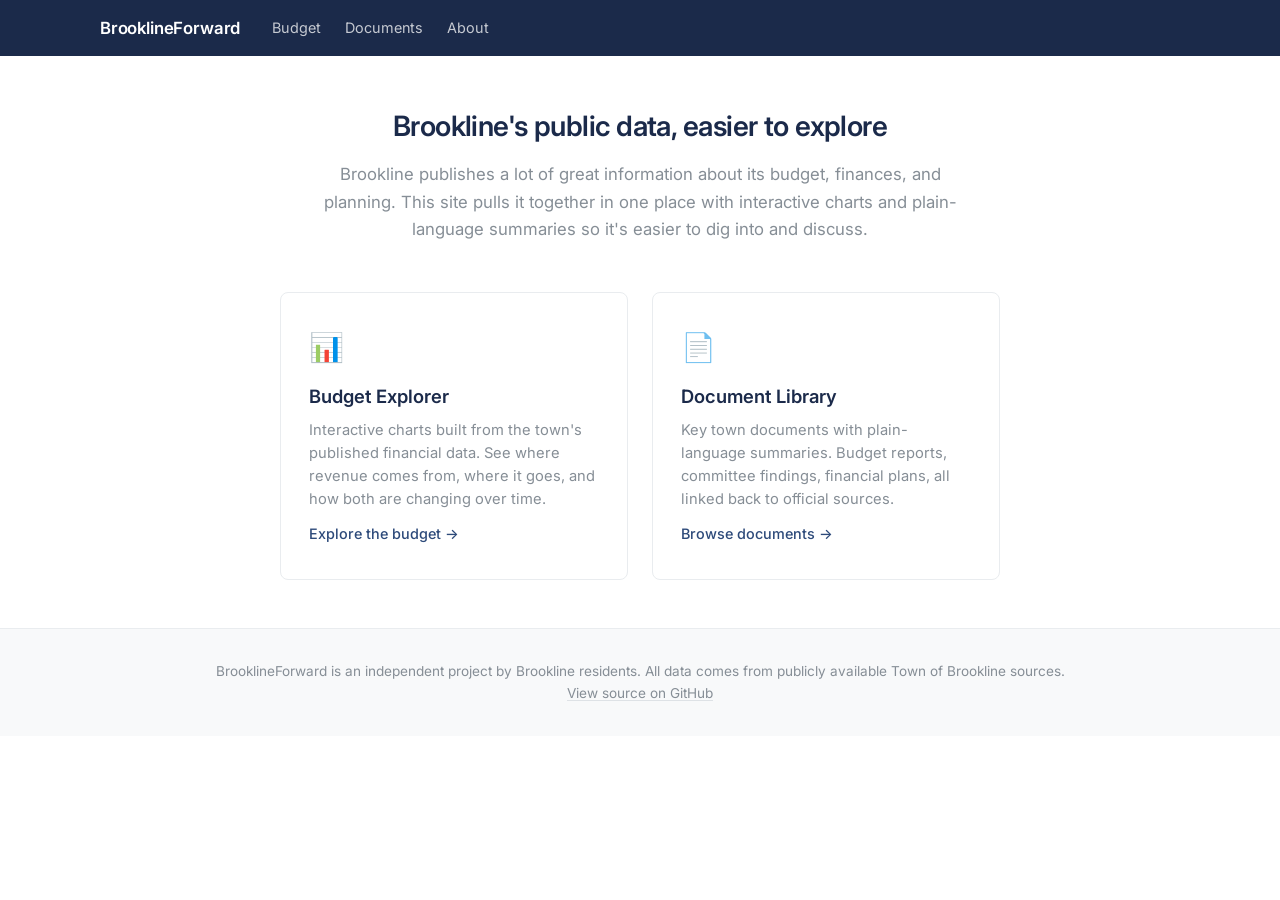
==== commit 14287cdf: "Rework for budget visualizer" ====
--- a/index.html
+++ b/index.html
@@ -1,343 +1,45 @@
 <!DOCTYPE html>
 <html lang="en">
 <head>
-  <meta charset="UTF-8" />
-  <meta name="viewport" content="width=device-width, initial-scale=1.0" />
-  <title>BrooklineForward — Citizens Working for a Sustainable Brookline</title>
-  <meta name="description" content="A group of Brookline residents researching how our town can build a more financially sustainable future — openly, transparently, and with your input welcome." />
-  <meta property="og:title" content="BrooklineForward — Citizens Working for a Sustainable Brookline" />
-  <meta property="og:description" content="We love Brookline. We're doing open research into how it builds a financially sustainable future — and we'd love your input." />
-  <meta property="og:url" content="https://dmcconnell.github.io/BrooklineForward" />
-  <meta property="og:type" content="website" />
-  <meta name="twitter:card" content="summary_large_image" />
-  <meta name="twitter:title" content="BrooklineForward" />
-  <meta name="twitter:description" content="Open citizen research into how Brookline builds a financially sustainable future. Come be part of it." />
-  <link rel="preconnect" href="https://fonts.googleapis.com" />
-  <link href="https://fonts.googleapis.com/css2?family=Lora:ital,wght@0,400;0,600;0,700;1,400&family=Inter:wght@300;400;500;600&display=swap" rel="stylesheet" />
-  <link rel="stylesheet" href="assets/styles.css" />
+  <meta charset="UTF-8">
+  <meta name="viewport" content="width=device-width, initial-scale=1.0">
+  <title>BrooklineForward</title>
+  <meta name="description" content="Brookline's public budget data and town documents, made easier to explore.">
+  <link rel="preconnect" href="https://fonts.googleapis.com">
+  <link href="https://fonts.googleapis.com/css2?family=Inter:wght@300;400;500;600&display=swap" rel="stylesheet">
+  <link rel="stylesheet" href="assets/styles.css">
 </head>
 <body>
 
 <div id="bf-nav"></div>
 
-<!-- HERO -->
-<section class="hero">
-  <div class="hero-inner">
-    <p class="hero-eyebrow">An open citizen research project — Brookline, MA</p>
-    <h1>
-      We love Brookline.<br />
-      We're working to help it<br />
-      <span class="hashtag">thrive for the long term.</span>
-    </h1>
-    <p class="hero-sub">
-      A group of Brookline residents researching how our town builds
-      a more financially sustainable future — openly, transparently,
-      and with every finding published for anyone to read, challenge, or build on.
-      We'd love your input.
+<div class="page-wrap">
+  <div class="landing-intro">
+    <h1>Brookline's public data, easier to explore</h1>
+    <p>
+      Brookline publishes a lot of great information about its budget, finances,
+      and planning. This site pulls it together in one place with interactive
+      charts and plain-language summaries so it's easier to dig into and discuss.
     </p>
-    <div class="hero-buttons">
-      <a href="proposal.html" class="btn btn-primary">See our research ↓</a>
-      <a href="https://github.com/dmcconnell/BrooklineForward" target="_blank" rel="noopener" class="btn btn-secondary">View on GitHub ↗</a>
-    </div>
   </div>
-</section>
 
-<!-- STATS BAR -->
-<div class="stats-bar">
-  <div class="stats-inner">
-    <div>
-      <div class="stat-num">162</div>
-      <div class="stat-label">pages of official<br />analysis reviewed</div>
-    </div>
-    <div>
-      <div class="stat-num">3</div>
-      <div class="stat-label">reform tracks<br />under active research</div>
-    </div>
-    <div>
-      <div class="stat-num">50+</div>
-      <div class="stat-label">open research tasks<br />tracked publicly</div>
-    </div>
-    <div>
-      <div class="stat-num">100%</div>
-      <div class="stat-label">open — every finding<br />published as we go</div>
-    </div>
+  <div class="landing-cards">
+    <a href="budget.html" class="landing-card">
+      <div class="landing-card-icon">📊</div>
+      <h2>Budget Explorer</h2>
+      <p>Interactive charts built from the town's published financial data. See where revenue comes from, where it goes, and how both are changing over time.</p>
+      <span class="card-link">Explore the budget →</span>
+    </a>
+    <a href="documents.html" class="landing-card">
+      <div class="landing-card-icon">📄</div>
+      <h2>Document Library</h2>
+      <p>Key town documents with plain-language summaries. Budget reports, committee findings, financial plans, all linked back to official sources.</p>
+      <span class="card-link">Browse documents →</span>
+    </a>
   </div>
 </div>
 
-<!-- CHALLENGE -->
-<section class="problem" id="challenge">
-  <div class="section-inner">
-    <div class="problem-grid">
-      <div>
-        <p class="section-eyebrow">Understanding the Challenge</p>
-        <h2 class="section-title">Brookline's finances face<br />a real structural challenge.</h2>
-        <div class="section-body">
-          <p>
-            Brookline's property taxes — 79% of all operating revenue — grow
-            at around 3% per year under Proposition 2½, Massachusetts' 1980
-            tax limitation law. Meanwhile, healthcare premiums, wages, debt
-            service from school construction, and special education costs tend
-            to grow faster — often 5–8% annually.
-          </p>
-          <p>
-            Over time, that gap compounds. The town's own
-            <a href="https://brookline.news/wp-content/uploads/2026/03/ERSC-Final-Report-FINAL-031326-1.pdf" target="_blank" rel="noopener">Expenditures &amp; Revenues Study Committee</a>
-            — a year-long, rigorous, independent review — published its
-            findings in March 2026 and did serious, honest work identifying
-            this dynamic and what's driving it.
-          </p>
-          <p>
-            BrooklineForward builds on that foundation. We're researching
-            the long-term structural levers the town has available — on the
-            revenue side, the legislative side, and in how it manages major
-            upcoming financial transitions.
-          </p>
-          <p style="margin-top: 24px;">
-            <a href="understanding.html" class="btn btn-outline" style="display:inline-flex;">Read the full briefing →</a>
-          </p>
-        </div>
-      </div>
-      <div class="override-timeline">
-        <p class="timeline-title">Property tax overrides over time — context for the challenge</p>
-        <div class="override-item">
-          <div class="override-year">2008</div>
-          <div class="override-bar-wrap"><div class="override-bar"><span>$4.8M</span></div></div>
-        </div>
-        <div class="override-item">
-          <div class="override-year">2015</div>
-          <div class="override-bar-wrap"><div class="override-bar"><span>$7.1M</span></div></div>
-        </div>
-        <div class="override-item">
-          <div class="override-year">2019</div>
-          <div class="override-bar-wrap"><div class="override-bar"><span>$10.3M</span></div></div>
-        </div>
-        <div class="override-item">
-          <div class="override-year">2022</div>
-          <div class="override-bar-wrap"><div class="override-bar"><span>$14.2M</span></div></div>
-        </div>
-        <div class="override-item">
-          <div class="override-year">2026?</div>
-          <div class="override-bar-wrap"><div class="override-bar"><span>$18–23M proposed</span></div></div>
-        </div>
-        <p class="next-override">* 2026 figures are the E&amp;RSC's three-tier proposal range. Source: <a href="https://brookline.news/wp-content/uploads/2026/03/ERSC-Final-Report-FINAL-031326-1.pdf" target="_blank" rel="noopener" style="color:inherit;">E&amp;RSC Final Report, March 2026</a>.</p>
-      </div>
-    </div>
-  </div>
-</section>
-
-<!-- BRANCHES -->
-<section class="branches" id="proposal">
-  <div class="section-inner">
-    <p class="section-eyebrow">Three Areas We're Exploring</p>
-    <h2 class="section-title">Our research is organized<br />around three connected tracks.</h2>
-    <p class="section-body">
-      The E&amp;RSC's report is an excellent foundation. It also noted areas it didn't have time to fully
-      explore — economic development, state legislative options, and the major financial transition coming
-      in 2030. Those are the areas we're digging into. Nothing here is settled — this is active research
-      and we welcome pushback.
-    </p>
-    <div class="branches-grid">
-
-      <a href="branch-1.html" class="branch-card">
-        <div class="branch-icon b1">🏗️</div>
-        <p class="branch-label b1">Track 1</p>
-        <h3>Economic Development</h3>
-        <p>Commercial property generates tax revenue at a higher rate than residential, without adding school-age children. Brookline has significant untapped potential here — from new development to better use of existing assets to structured partnerships with the town's large non-profit landholders.</p>
-        <div class="branch-impact">
-          <span class="impact-label">Estimated 10-year potential</span>
-          <span class="impact-value">$8–15M / yr</span>
-        </div>
-        <ul class="branch-workstreams">
-          <li>Commercial parcel inventory &amp; fiscal impact modeling</li>
-          <li>Zoning reform for stalled high-value sites</li>
-          <li>PILOT program for non-profit landholders</li>
-          <li>Out-of-district SpEd revenue expansion</li>
-        </ul>
-      </a>
-
-      <a href="branch-2.html" class="branch-card">
-        <div class="branch-icon b2">🏛️</div>
-        <p class="branch-label b2">Track 2</p>
-        <h3>State &amp; Legislative Options</h3>
-        <p>Several aspects of Brookline's fiscal picture are shaped by state law and funding formulas. We're researching what options exist at the legislative level — including how special education costs for non-resident students are handled, Chapter 70 aid calculations, and what local revenue tools other communities have pursued.</p>
-        <div class="branch-impact">
-          <span class="impact-label">Estimated recovered costs potential</span>
-          <span class="impact-value">$4–8M / yr</span>
-        </div>
-        <ul class="branch-workstreams">
-          <li>METCO SpEd unreimbursed cost quantification</li>
-          <li>Coalition mapping with neighboring communities</li>
-          <li>State House delegation engagement</li>
-          <li>Chapter 70, Prop 2½, and transfer tax options</li>
-        </ul>
-      </a>
-
-      <a href="branch-3.html" class="branch-card">
-        <div class="branch-icon b3">📊</div>
-        <p class="branch-label b3">Track 3</p>
-        <h3>The 2030 Financial Transition</h3>
-        <p>In 2030, Brookline is on track to fully fund its pension liability — a genuine fiscal achievement. This frees up a significant annual cash flow that the town will need to allocate thoughtfully. We're modeling the options carefully, including what different choices would mean for long-term financial health and the town's credit rating.</p>
-        <div class="branch-impact">
-          <span class="impact-label">Operating relief potential (FY31+)</span>
-          <span class="impact-value">$10–20M / yr</span>
-        </div>
-        <ul class="branch-workstreams">
-          <li>GASB 74/75 actuarial liability baseline</li>
-          <li>Four $40M allocation scenarios modeled</li>
-          <li>Moody's Aaa rating sensitivity analysis</li>
-          <li>GIC healthcare reform savings model</li>
-        </ul>
-      </a>
-
-    </div>
-  </div>
-</section>
-
-<!-- E&RSC -->
-<section class="ersc">
-  <div class="section-inner">
-    <p class="section-eyebrow">Built on Official Work</p>
-    <h2 class="section-title">We start with Brookline's<br />own rigorous research.</h2>
-    <div class="ersc-grid">
-      <div>
-        <div class="section-body">
-          <p>
-            The Town's Expenditures &amp; Revenues Study Committee spent a full year producing a
-            <a href="https://brookline.news/wp-content/uploads/2026/03/ERSC-Final-Report-FINAL-031326-1.pdf" target="_blank" rel="noopener" style="color:rgba(255,255,255,0.7)">162-page independent report</a>
-            published in March 2026. It's thorough, honest work — and it's
-            the foundation for everything we do here. We're not trying to
-            relitigate their findings; we're trying to extend them.
-          </p>
-          <p style="margin-top:16px">
-            The committee itself noted areas it didn't have the mandate or
-            time to fully explore: long-term economic development strategy,
-            state legislative options, and how to handle the major financial
-            transition coming in 2030. That's where BrooklineForward picks up.
-          </p>
-          <p style="margin-top:16px">
-            The E&amp;RSC also identified nine specific structural reforms
-            they're calling for from the Schools — these form an important
-            part of the picture we're working from.
-          </p>
-        </div>
-      </div>
-      <div class="ersc-conditions">
-        <h4>The E&amp;RSC's 9 structural reform conditions for the Schools</h4>
-        <div class="condition-item"><div class="condition-num">1</div><div class="condition-text">Negotiate healthcare premium share down from 83% (comparable median: ~75–78%)</div></div>
-        <div class="condition-item"><div class="condition-num">2</div><div class="condition-text">Create mechanism to manage wage expense growth toward revenue growth</div></div>
-        <div class="condition-item"><div class="condition-num">3</div><div class="condition-text">Commission a middle school model and classroom consolidation study</div></div>
-        <div class="condition-item"><div class="condition-num">4</div><div class="condition-text">Complete MUNIS shared financial system implementation by end of FY27</div></div>
-        <div class="condition-item"><div class="condition-num">5</div><div class="condition-text">Verify all teaching assignments comply with contractual terms</div></div>
-        <div class="condition-item"><div class="condition-num">6</div><div class="condition-text">Audit and reduce technology leases and ed-tech subscriptions</div></div>
-        <div class="condition-item"><div class="condition-num">7</div><div class="condition-text">Require third-party school space users (7am–5:30pm) to pay fair-market rent</div></div>
-        <div class="condition-item"><div class="condition-num">8</div><div class="condition-text">Launch facilities governance and youth athletics coordination pilot in FY27</div></div>
-        <div class="condition-item"><div class="condition-num">9</div><div class="condition-text">Move the BEEP early education revolving fund toward full-cost break-even</div></div>
-      </div>
-    </div>
-  </div>
-</section>
-
-<!-- PROGRESS -->
-<section class="progress-section" id="progress">
-  <div class="section-inner">
-    <p class="section-eyebrow">Open Research</p>
-    <h2 class="section-title">Everything we're working on, in real time.</h2>
-    <p class="progress-meta">
-      This tracker updates as we complete research tasks. All analysis is published openly in the
-      <a href="https://github.com/dmcconnell/BrooklineForward" target="_blank">public GitHub repo</a>.
-      See something wrong or have data we should look at?
-      <a href="https://github.com/dmcconnell/BrooklineForward/issues" target="_blank">We want to hear from you.</a>
-      &nbsp;·&nbsp; <a href="research.html">View the full task tracker →</a>
-    </p>
-    <div id="progress-grid"><div class="progress-loading">Loading research status…</div></div>
-  </div>
-</section>
-
-<!-- GET INVOLVED -->
-<section style="background: var(--white); padding: var(--section-pad);" id="involved">
-  <div class="section-inner">
-    <p class="section-eyebrow">Get Involved</p>
-    <h2 class="section-title">This works better with more people.</h2>
-    <p class="section-body" style="margin-bottom: 40px;">
-      BrooklineForward is a citizen project, not a closed one. Whether you want to share your expertise,
-      point us at data we're missing, push back on our analysis, or just follow along — you're welcome here.
-    </p>
-    <div class="involve-grid">
-      <div class="involve-card">
-        <div class="involve-card-icon">💬</div>
-        <h4>Share your thoughts</h4>
-        <p>Have local knowledge, data, or a perspective we should be considering? Open an issue on GitHub — every comment is read.</p>
-        <a href="https://github.com/dmcconnell/BrooklineForward/issues" target="_blank">Leave feedback on GitHub →</a>
-      </div>
-      <div class="involve-card">
-        <div class="involve-card-icon">🔍</div>
-        <h4>Read the research</h4>
-        <p>All our analysis, source documents, and task tracking are published openly. Read it, share it, tell us where we're wrong.</p>
-        <a href="research.html">Browse the full research tracker →</a>
-      </div>
-      <div class="involve-card">
-        <div class="involve-card-icon">📣</div>
-        <h4>Spread the word</h4>
-        <p>If you think open, data-driven civic work matters, share this with a neighbor. That's how it grows.</p>
-        <button onclick="shareProject()">Share BrooklineForward →</button>
-      </div>
-    </div>
-    <p id="copy-feedback" style="margin-top: 16px; font-size: 0.85rem; color: var(--green); display: none;">✓ Link copied to clipboard!</p>
-  </div>
-</section>
-
-<!-- CTA -->
-<section class="cta-section">
-  <h2>Brookline is worth<br />the effort to get this right.</h2>
-  <p>This is an open research project. The findings will be public, the methodology will be public, and the conclusions will be up for debate. That's the point.</p>
-  <div class="share-buttons">
-    <button class="btn btn-primary btn-share-main" onclick="shareProject()">🔗 Share BrooklineForward</button>
-    <a class="btn btn-share-x btn-secondary"
-       href="https://twitter.com/intent/tweet?text=Open+citizen+research+into+how+Brookline+builds+a+sustainable+financial+future.+Follow+along+%E2%86%92+https%3A%2F%2Fdmcconnell.github.io%2FBrooklineForward+%23BrooklineForward"
-       target="_blank" rel="noopener">Share on X / Twitter</a>
-  </div>
-</section>
-
 <div id="bf-footer"></div>
 <script src="assets/nav.js"></script>
-<script>
-  async function loadProgress() {
-    const grid = document.getElementById('progress-grid');
-    try {
-      const data = await fetch('./progress.json').then(r => r.json());
-      const badges = {
-        research: { cls:'badge-research', label:'Research phase' },
-        draft:    { cls:'badge-draft',    label:'Drafting' },
-        complete: { cls:'badge-complete', label:'Complete' },
-      };
-      grid.innerHTML = data.branches.map(branch => {
-        const pct = branch.totalTasks > 0 ? Math.round((branch.completedTasks / branch.totalTasks) * 100) : 0;
-        const status = branch.completedTasks === branch.totalTasks ? 'complete' : branch.completedTasks > 0 ? 'draft' : 'research';
-        const badge = badges[status];
-        return `<div class="progress-card">
-          <div class="progress-card-header">
-            <div class="progress-card-name">${branch.name}</div>
-            <span class="progress-badge ${badge.cls}">${badge.label}</span>
-          </div>
-          <div class="progress-bar-wrap">
-            <div class="progress-bar-track"><div class="progress-bar-fill" style="width:${pct}%"></div></div>
-            <div class="progress-counts"><span>${branch.completedTasks} of ${branch.totalTasks} tasks complete</span><span>${pct}%</span></div>
-          </div>
-          <ul class="progress-highlights">${branch.highlights.map(h=>`<li>${h}</li>`).join('')}</ul>
-        </div>`;
-      }).join('');
-    } catch(e) {
-      grid.innerHTML = `<p class="progress-loading">Tracker not available — <a href="https://github.com/dmcconnell/BrooklineForward" target="_blank">view on GitHub</a>.</p>`;
-    }
-  }
-  loadProgress();
-
-  async function shareProject() {
-    const url = 'https://dmcconnell.github.io/BrooklineForward';
-    if (navigator.share) { try { await navigator.share({ title:'BrooklineForward', text:'Open citizen research into how Brookline builds a sustainable financial future.', url }); return; } catch(e) {} }
-    try { await navigator.clipboard.writeText(url); document.getElementById('copy-feedback').style.display='block'; setTimeout(()=>document.getElementById('copy-feedback').style.display='none', 3000); }
-    catch(e) { alert('Share URL: ' + url); }
-  }
-</script>
 </body>
 </html>
--- a/assets/styles.css
+++ b/assets/styles.css
@@ -1,311 +1,536 @@
-/* ================================================================
-   BrooklineForward — Shared Stylesheet
-   ================================================================ */
-
-*, *::before, *::after { box-sizing: border-box; margin: 0; padding: 0; }
+/* BrooklineForward - Clean civic data site */
 
 :root {
-  --navy:      #1b2a4a;
-  --navy-dark: #111c33;
-  --green:     #2d6a4f;
-  --green-lt:  #40916c;
-  --gold:      #c9822a;
-  --gold-lt:   #e8a030;
-  --cream:     #f7f5f0;
-  --gray-100:  #f3f4f6;
-  --gray-300:  #d1d5db;
-  --gray-500:  #6b7280;
-  --gray-700:  #374151;
-  --text:      #1f2937;
-  --white:     #ffffff;
-  --font-serif: 'Lora', Georgia, serif;
-  --font-sans:  'Inter', system-ui, sans-serif;
-  --max-w: 1100px;
-  --article-w: 740px;
-  --section-pad: 80px 24px;
-}
-
-html { scroll-behavior: smooth; }
-body { font-family: var(--font-sans); color: var(--text); background: var(--white); line-height: 1.6; }
-
-/* ─── NAV ─── */
-nav {
-  position: sticky; top: 0; z-index: 100;
-  background: var(--navy-dark);
+  --navy: #1b2a4a;
+  --navy-light: #2d4a7a;
+  --green: #2a7a4a;
+  --green-light: #e8f5e9;
+  --gold: #c8973e;
+  --gold-light: #fdf5e6;
+  --cream: #faf8f5;
+  --white: #ffffff;
+  --gray-50: #f8f9fa;
+  --gray-100: #f1f3f5;
+  --gray-200: #e9ecef;
+  --gray-300: #dee2e6;
+  --gray-400: #ced4da;
+  --gray-500: #adb5bd;
+  --gray-600: #868e96;
+  --gray-700: #495057;
+  --gray-800: #343a40;
+  --gray-900: #212529;
+  --red: #c0392b;
+  --blue: #2980b9;
+  --teal: #1abc9c;
+  --purple: #8e44ad;
+
+  --font-sans: 'Inter', -apple-system, BlinkMacSystemFont, 'Segoe UI', sans-serif;
+  --max-width: 1080px;
+  --section-pad: 48px 24px;
+}
+
+*, *::before, *::after {
+  box-sizing: border-box;
+  margin: 0;
+  padding: 0;
+}
+
+html {
+  scroll-behavior: smooth;
+  -webkit-text-size-adjust: 100%;
+}
+
+body {
+  font-family: var(--font-sans);
+  font-size: 16px;
+  line-height: 1.6;
+  color: var(--gray-800);
+  background: var(--white);
+}
+
+a {
+  color: var(--navy-light);
+  text-decoration: underline;
+  text-decoration-color: var(--gray-300);
+  text-underline-offset: 2px;
+}
+
+a:hover {
+  color: var(--navy);
+  text-decoration-color: var(--navy);
+}
+
+img { max-width: 100%; }
+
+/* NAV */
+.site-nav {
+  background: var(--navy);
   padding: 0 24px;
-  display: flex; align-items: center; justify-content: space-between;
+  position: sticky;
+  top: 0;
+  z-index: 100;
+}
+
+.site-nav-inner {
+  max-width: var(--max-width);
+  margin: 0 auto;
+  display: flex;
+  align-items: center;
+  gap: 32px;
   height: 56px;
-  border-bottom: 1px solid rgba(255,255,255,0.08);
-}
-.nav-brand { font-family: var(--font-serif); font-weight: 700; color: var(--white); font-size: 1.1rem; text-decoration: none; letter-spacing: -0.01em; }
-.nav-brand span { color: var(--gold-lt); }
-.nav-links { display: flex; gap: 24px; list-style: none; }
-.nav-links a { color: rgba(255,255,255,0.7); text-decoration: none; font-size: 0.85rem; font-weight: 500; letter-spacing: 0.02em; transition: color 0.2s; }
-.nav-links a:hover, .nav-links a.active { color: var(--white); }
-@media (max-width: 680px) { .nav-links { display: none; } }
-
-/* ─── BUTTONS ─── */
-.btn {
-  display: inline-flex; align-items: center; gap: 8px;
-  padding: 13px 28px; border-radius: 6px;
-  font-size: 0.95rem; font-weight: 600;
-  text-decoration: none; transition: all 0.2s;
-  cursor: pointer; border: none; font-family: var(--font-sans);
-}
-.btn-primary { background: var(--gold); color: var(--white); }
-.btn-primary:hover { background: var(--gold-lt); transform: translateY(-1px); }
-.btn-secondary { background: rgba(255,255,255,0.12); color: var(--white); border: 1px solid rgba(255,255,255,0.25); }
-.btn-secondary:hover { background: rgba(255,255,255,0.2); transform: translateY(-1px); }
-.btn-outline { background: transparent; color: var(--navy); border: 1.5px solid var(--navy); }
-.btn-outline:hover { background: var(--navy); color: var(--white); }
-
-/* ─── SECTIONS ─── */
-section { padding: var(--section-pad); }
-.section-inner { max-width: var(--max-w); margin: 0 auto; }
-.section-eyebrow { font-size: 0.75rem; font-weight: 600; letter-spacing: 0.15em; text-transform: uppercase; color: var(--green); margin-bottom: 12px; }
-.section-title { font-family: var(--font-serif); font-size: clamp(1.6rem, 3.5vw, 2.2rem); font-weight: 700; color: var(--navy); letter-spacing: -0.02em; line-height: 1.25; margin-bottom: 20px; }
-.section-body { font-size: 1.05rem; color: var(--gray-700); line-height: 1.75; max-width: 720px; }
-.section-body p + p { margin-top: 16px; }
-
-/* ─── HERO (landing page) ─── */
-.hero {
-  background: linear-gradient(155deg, var(--navy-dark) 0%, var(--navy) 60%, #1e3a5f 100%);
-  color: var(--white); padding: 100px 24px 90px; text-align: center;
-  position: relative; overflow: hidden;
-}
-.hero::before {
-  content: ''; position: absolute; inset: 0; pointer-events: none;
-  background: radial-gradient(ellipse at 30% 60%, rgba(45,106,79,0.25) 0%, transparent 60%),
-              radial-gradient(ellipse at 80% 20%, rgba(201,130,42,0.12) 0%, transparent 50%);
-}
-.hero-inner { position: relative; max-width: 820px; margin: 0 auto; }
-.hero-eyebrow { font-size: 0.8rem; font-weight: 600; letter-spacing: 0.15em; text-transform: uppercase; color: var(--gold-lt); margin-bottom: 20px; }
-.hero h1 { font-family: var(--font-serif); font-size: clamp(2.4rem, 6vw, 4rem); font-weight: 700; line-height: 1.15; letter-spacing: -0.02em; margin-bottom: 24px; }
-.hero h1 .hashtag { color: var(--gold-lt); }
-.hero-sub { font-size: clamp(1rem, 2.5vw, 1.2rem); font-weight: 300; color: rgba(255,255,255,0.82); max-width: 640px; margin: 0 auto 40px; line-height: 1.7; }
-.hero-buttons { display: flex; gap: 14px; justify-content: center; flex-wrap: wrap; }
-
-/* ─── PAGE HEADER (inner pages) ─── */
+}
+
+.site-nav-brand {
+  color: var(--white);
+  font-weight: 600;
+  font-size: 1.05rem;
+  text-decoration: none;
+  letter-spacing: -0.01em;
+}
+
+.site-nav-links {
+  display: flex;
+  gap: 24px;
+  list-style: none;
+}
+
+.site-nav-links a {
+  color: rgba(255,255,255,0.75);
+  text-decoration: none;
+  font-size: 0.9rem;
+  font-weight: 400;
+  transition: color 0.15s;
+}
+
+.site-nav-links a:hover,
+.site-nav-links a.active {
+  color: var(--white);
+}
+
+/* FOOTER */
+.site-footer {
+  background: var(--gray-50);
+  border-top: 1px solid var(--gray-200);
+  padding: 32px 24px;
+  text-align: center;
+  font-size: 0.85rem;
+  color: var(--gray-600);
+  line-height: 1.6;
+}
+
+.site-footer a {
+  color: var(--gray-600);
+}
+
+/* LAYOUT */
+.page-wrap {
+  max-width: var(--max-width);
+  margin: 0 auto;
+  padding: var(--section-pad);
+}
+
 .page-header {
-  background: linear-gradient(155deg, var(--navy-dark) 0%, var(--navy) 100%);
-  color: var(--white); padding: 60px 24px 56px;
-  position: relative; overflow: hidden;
-}
-.page-header::before {
-  content: ''; position: absolute; inset: 0; pointer-events: none;
-  background: radial-gradient(ellipse at 20% 80%, rgba(45,106,79,0.2) 0%, transparent 60%);
-}
-.page-header-inner { position: relative; max-width: var(--max-w); margin: 0 auto; }
-.breadcrumb { font-size: 0.78rem; color: rgba(255,255,255,0.45); margin-bottom: 16px; }
-.breadcrumb a { color: rgba(255,255,255,0.5); text-decoration: none; }
-.breadcrumb a:hover { color: rgba(255,255,255,0.8); }
-.breadcrumb span { margin: 0 6px; }
-.page-header h1 { font-family: var(--font-serif); font-size: clamp(1.8rem, 4vw, 2.8rem); font-weight: 700; line-height: 1.2; letter-spacing: -0.02em; margin-bottom: 16px; }
-.page-header-sub { font-size: 1.05rem; color: rgba(255,255,255,0.72); max-width: 640px; line-height: 1.7; }
-.page-header-meta { margin-top: 20px; display: flex; gap: 20px; flex-wrap: wrap; }
-.header-badge { font-size: 0.75rem; font-weight: 600; padding: 5px 12px; border-radius: 20px; }
-.header-badge.b1 { background: rgba(45,106,79,0.3); color: #7dd3b0; }
-.header-badge.b2 { background: rgba(100,130,200,0.3); color: #a0b4e8; }
-.header-badge.b3 { background: rgba(201,130,42,0.3); color: var(--gold-lt); }
-.header-badge.info { background: rgba(255,255,255,0.1); color: rgba(255,255,255,0.65); }
-
-/* ─── STATS BAR ─── */
-.stats-bar { background: var(--navy); padding: 32px 24px; }
-.stats-inner { max-width: var(--max-w); margin: 0 auto; display: grid; grid-template-columns: repeat(4, 1fr); gap: 24px; text-align: center; }
-@media (max-width: 700px) { .stats-inner { grid-template-columns: repeat(2, 1fr); } }
-.stat-num { font-family: var(--font-serif); font-size: 2.2rem; font-weight: 700; color: var(--gold-lt); line-height: 1; }
-.stat-label { font-size: 0.8rem; color: rgba(255,255,255,0.6); margin-top: 6px; line-height: 1.4; }
-
-/* ─── PROBLEM / CHALLENGE SECTION ─── */
-.problem { background: var(--cream); }
-.problem-grid { display: grid; grid-template-columns: 1fr 1fr; gap: 60px; align-items: center; }
-@media (max-width: 750px) { .problem-grid { grid-template-columns: 1fr; gap: 36px; } }
-.timeline-title { font-size: 0.75rem; font-weight: 600; letter-spacing: 0.12em; text-transform: uppercase; color: var(--gray-500); margin-bottom: 20px; }
-.override-item { display: flex; align-items: center; gap: 16px; margin-bottom: 16px; }
-.override-year { font-family: var(--font-serif); font-weight: 700; font-size: 1rem; color: var(--navy); width: 44px; flex-shrink: 0; }
-.override-bar-wrap { flex: 1; }
-.override-bar { height: 28px; border-radius: 4px; background: var(--navy); display: flex; align-items: center; padding: 0 10px; }
-.override-bar span { font-size: 0.78rem; font-weight: 600; color: rgba(255,255,255,0.9); white-space: nowrap; }
-.override-item:nth-child(2) .override-bar { background: #2c4a7a; width: 35%; }
-.override-item:nth-child(3) .override-bar { background: #3a5e8c; width: 52%; }
-.override-item:nth-child(4) .override-bar { background: #1e6e5a; width: 68%; }
-.override-item:nth-child(5) .override-bar { background: var(--green); width: 85%; }
-.override-item:nth-child(6) .override-bar { background: linear-gradient(90deg, var(--gold) 0%, var(--gold-lt) 100%); width: 100%; border: 2px dashed rgba(255,255,255,0.4); }
-.next-override { margin-top: 8px; font-size: 0.8rem; color: var(--gray-500); font-style: italic; }
-
-/* ─── BRANCH CARDS ─── */
-.branches { background: var(--white); }
-.branches-grid { display: grid; grid-template-columns: repeat(3, 1fr); gap: 28px; margin-top: 48px; }
-@media (max-width: 900px) { .branches-grid { grid-template-columns: 1fr; } }
-.branch-card { border: 1px solid var(--gray-300); border-radius: 12px; padding: 32px 28px; transition: box-shadow 0.2s, transform 0.2s; text-decoration: none; display: block; }
-.branch-card:hover { box-shadow: 0 8px 32px rgba(27,42,74,0.12); transform: translateY(-3px); }
-.branch-icon { width: 48px; height: 48px; border-radius: 10px; display: flex; align-items: center; justify-content: center; font-size: 1.4rem; margin-bottom: 20px; }
-.branch-icon.b1 { background: rgba(45,106,79,0.12); }
-.branch-icon.b2 { background: rgba(27,42,74,0.1); }
-.branch-icon.b3 { background: rgba(201,130,42,0.12); }
-.branch-label { font-size: 0.7rem; font-weight: 600; letter-spacing: 0.12em; text-transform: uppercase; margin-bottom: 6px; }
-.branch-label.b1 { color: var(--green); }
-.branch-label.b2 { color: var(--navy); }
-.branch-label.b3 { color: var(--gold); }
-.branch-card h3 { font-family: var(--font-serif); font-size: 1.2rem; font-weight: 700; color: var(--navy); line-height: 1.3; margin-bottom: 12px; }
-.branch-card p { font-size: 0.92rem; color: var(--gray-700); line-height: 1.65; margin-bottom: 20px; }
-.branch-impact { background: var(--gray-100); border-radius: 8px; padding: 14px 16px; display: flex; align-items: center; justify-content: space-between; gap: 8px; }
-.impact-label { font-size: 0.75rem; color: var(--gray-500); font-weight: 500; }
-.impact-value { font-family: var(--font-serif); font-size: 1.1rem; font-weight: 700; color: var(--navy); }
-.branch-workstreams { list-style: none; margin-top: 16px; }
-.branch-workstreams li { font-size: 0.83rem; color: var(--gray-700); padding: 5px 0 5px 16px; position: relative; }
-.branch-workstreams li::before { content: '→'; position: absolute; left: 0; color: var(--gray-500); }
-
-/* ─── E&RSC SECTION ─── */
-.ersc { background: var(--navy); color: var(--white); }
-.ersc .section-title { color: var(--white); }
-.ersc .section-eyebrow { color: var(--gold-lt); }
-.ersc-grid { display: grid; grid-template-columns: 1fr 1fr; gap: 60px; margin-top: 40px; align-items: start; }
-@media (max-width: 750px) { .ersc-grid { grid-template-columns: 1fr; } }
-.ersc .section-body { color: rgba(255,255,255,0.75); max-width: 100%; }
-.ersc-conditions h4 { font-family: var(--font-serif); font-size: 1rem; color: var(--gold-lt); margin-bottom: 16px; }
-.condition-item { display: flex; align-items: flex-start; gap: 12px; margin-bottom: 12px; }
-.condition-num { background: rgba(255,255,255,0.1); color: var(--gold-lt); font-size: 0.75rem; font-weight: 700; width: 22px; height: 22px; border-radius: 50%; display: flex; align-items: center; justify-content: center; flex-shrink: 0; margin-top: 1px; }
-.condition-text { font-size: 0.85rem; color: rgba(255,255,255,0.72); line-height: 1.5; }
-
-/* ─── PROGRESS CARDS (landing page) ─── */
-.progress-section { background: var(--cream); }
-.progress-meta { font-size: 0.85rem; color: var(--gray-500); margin-top: 6px; margin-bottom: 40px; }
-#progress-grid { display: grid; grid-template-columns: repeat(2, 1fr); gap: 24px; }
-@media (max-width: 700px) { #progress-grid { grid-template-columns: 1fr; } }
-.progress-card { background: var(--white); border: 1px solid var(--gray-300); border-radius: 10px; padding: 24px; }
-.progress-card-header { display: flex; justify-content: space-between; align-items: flex-start; margin-bottom: 14px; gap: 12px; }
-.progress-card-name { font-family: var(--font-serif); font-size: 1rem; font-weight: 700; color: var(--navy); line-height: 1.3; }
-.progress-badge { font-size: 0.7rem; font-weight: 600; padding: 4px 10px; border-radius: 20px; white-space: nowrap; flex-shrink: 0; }
-.badge-research { background: rgba(45,106,79,0.12); color: var(--green); }
-.badge-draft    { background: rgba(27,42,74,0.1);   color: var(--navy); }
-.badge-complete { background: rgba(201,130,42,0.12); color: var(--gold); }
-.progress-bar-wrap { margin-bottom: 12px; }
-.progress-bar-track { height: 6px; background: var(--gray-300); border-radius: 3px; overflow: hidden; }
-.progress-bar-fill { height: 100%; border-radius: 3px; background: linear-gradient(90deg, var(--green) 0%, var(--green-lt) 100%); transition: width 0.8s ease; }
-.progress-counts { display: flex; justify-content: space-between; font-size: 0.78rem; color: var(--gray-500); margin-top: 5px; }
-.progress-highlights { list-style: none; margin-top: 12px; }
-.progress-highlights li { font-size: 0.82rem; color: var(--gray-700); padding: 3px 0 3px 14px; position: relative; }
-.progress-highlights li::before { content: '·'; position: absolute; left: 4px; color: var(--gray-500); font-size: 1.1rem; line-height: 1; top: 4px; }
-.progress-loading { text-align: center; padding: 40px; color: var(--gray-500); font-size: 0.9rem; }
-
-/* ─── CTA SECTION ─── */
-.cta-section { background: linear-gradient(135deg, var(--navy-dark) 0%, var(--navy) 100%); text-align: center; padding: 80px 24px; }
-.cta-section h2 { font-family: var(--font-serif); font-size: clamp(1.8rem, 4vw, 2.6rem); font-weight: 700; color: var(--white); letter-spacing: -0.02em; margin-bottom: 16px; }
-.cta-section p { font-size: 1.05rem; color: rgba(255,255,255,0.72); max-width: 560px; margin: 0 auto 36px; line-height: 1.7; }
-.share-buttons { display: flex; gap: 12px; justify-content: center; flex-wrap: wrap; }
-.btn-share-main { background: var(--gold); color: var(--white); padding: 15px 32px; font-size: 1rem; }
-.btn-share-main:hover { background: var(--gold-lt); }
-.btn-share-x { background: rgba(255,255,255,0.1); color: var(--white); border: 1px solid rgba(255,255,255,0.2); }
-.btn-share-x:hover { background: rgba(255,255,255,0.18); }
-
-/* ─── FOOTER ─── */
-footer { background: var(--navy-dark); padding: 40px 24px; text-align: center; border-top: 1px solid rgba(255,255,255,0.08); }
-.footer-inner { max-width: var(--max-w); margin: 0 auto; }
-footer p { font-size: 0.82rem; color: rgba(255,255,255,0.4); line-height: 1.7; }
-footer a { color: rgba(255,255,255,0.55); text-decoration: none; }
-footer a:hover { color: rgba(255,255,255,0.85); }
-.footer-brand { font-family: var(--font-serif); font-size: 1.2rem; font-weight: 700; color: rgba(255,255,255,0.25); margin-bottom: 14px; letter-spacing: -0.01em; }
-
-/* ─── ARTICLE / LONG-FORM ─── */
-.article-section { background: var(--white); padding: 64px 24px; }
-.article-body { max-width: var(--article-w); margin: 0 auto; }
-.article-body h2 { font-family: var(--font-serif); font-size: 1.6rem; font-weight: 700; color: var(--navy); margin: 48px 0 16px; letter-spacing: -0.02em; line-height: 1.25; }
-.article-body h2:first-child { margin-top: 0; }
-.article-body h3 { font-family: var(--font-serif); font-size: 1.15rem; font-weight: 700; color: var(--navy); margin: 32px 0 12px; }
-.article-body p { font-size: 1.05rem; color: var(--gray-700); line-height: 1.8; margin-bottom: 18px; }
-.article-body p a { color: var(--green); text-decoration: underline; text-underline-offset: 3px; }
-.article-body p a:hover { color: var(--green-lt); }
-.article-body ul, .article-body ol { margin: 0 0 18px 24px; }
-.article-body li { font-size: 1.05rem; color: var(--gray-700); line-height: 1.75; margin-bottom: 8px; }
-.article-divider { border: none; border-top: 1px solid var(--gray-300); margin: 48px 0; }
-
-.callout {
-  background: var(--cream); border-left: 4px solid var(--green);
-  border-radius: 0 8px 8px 0; padding: 20px 24px; margin: 32px 0;
-}
-.callout.gold { border-left-color: var(--gold); }
-.callout.navy { background: rgba(27,42,74,0.05); border-left-color: var(--navy); }
-.callout-label { font-size: 0.72rem; font-weight: 700; letter-spacing: 0.12em; text-transform: uppercase; color: var(--green); margin-bottom: 8px; }
-.callout.gold .callout-label { color: var(--gold); }
-.callout.navy .callout-label { color: var(--navy); }
-.callout p { font-size: 0.95rem; margin-bottom: 0; }
-
-.data-table { width: 100%; border-collapse: collapse; margin: 24px 0; font-size: 0.9rem; }
-.data-table th { background: var(--navy); color: white; padding: 10px 14px; text-align: left; font-weight: 600; font-size: 0.8rem; letter-spacing: 0.04em; }
-.data-table td { padding: 10px 14px; border-bottom: 1px solid var(--gray-300); color: var(--gray-700); }
-.data-table tr:last-child td { border-bottom: none; }
-.data-table tr:nth-child(even) td { background: var(--gray-100); }
-
-/* ─── TASK TRACKER (research page) ─── */
-.tracker-controls { display: flex; gap: 12px; flex-wrap: wrap; margin-bottom: 28px; align-items: center; }
-.filter-btn { padding: 7px 16px; border-radius: 20px; border: 1.5px solid var(--gray-300); background: var(--white); color: var(--gray-700); font-size: 0.82rem; font-weight: 500; cursor: pointer; transition: all 0.15s; font-family: var(--font-sans); }
-.filter-btn:hover { border-color: var(--navy); color: var(--navy); }
-.filter-btn.active { background: var(--navy); color: var(--white); border-color: var(--navy); }
-.filter-btn.b1.active { background: var(--green); border-color: var(--green); }
-.filter-btn.b2.active { background: var(--navy); border-color: var(--navy); }
-.filter-btn.b3.active { background: var(--gold); border-color: var(--gold); }
-.tracker-count { font-size: 0.82rem; color: var(--gray-500); margin-left: auto; }
-
-.task-group { margin-bottom: 40px; }
-.task-group-header { display: flex; align-items: center; gap: 12px; margin-bottom: 16px; padding-bottom: 10px; border-bottom: 2px solid var(--gray-300); }
-.task-group-title { font-family: var(--font-serif); font-size: 1.1rem; font-weight: 700; color: var(--navy); }
-.task-group-badge { font-size: 0.7rem; font-weight: 600; padding: 3px 10px; border-radius: 12px; }
-.task-group-badge.b1 { background: rgba(45,106,79,0.12); color: var(--green); }
-.task-group-badge.b2 { background: rgba(27,42,74,0.1);   color: var(--navy); }
-.task-group-badge.b3 { background: rgba(201,130,42,0.12); color: var(--gold); }
-.task-group-badge.syn { background: var(--gray-100); color: var(--gray-700); }
-
-.task-item { display: flex; align-items: flex-start; gap: 14px; padding: 14px 0; border-bottom: 1px solid var(--gray-100); }
-.task-item:last-child { border-bottom: none; }
-.task-status-dot { width: 10px; height: 10px; border-radius: 50%; flex-shrink: 0; margin-top: 5px; }
-.task-status-dot.todo       { background: var(--gray-300); }
-.task-status-dot.in-progress{ background: var(--gold); }
-.task-status-dot.done       { background: var(--green); }
-.task-status-dot.blocked    { background: #ef4444; }
-.task-content { flex: 1; }
-.task-text { font-size: 0.9rem; color: var(--text); line-height: 1.5; margin-bottom: 4px; }
-.task-text.done-task { color: var(--gray-500); text-decoration: line-through; }
-.task-meta { display: flex; gap: 8px; flex-wrap: wrap; }
-.task-tag { font-size: 0.7rem; padding: 2px 8px; border-radius: 10px; font-weight: 500; }
-.tag-workstream { background: var(--gray-100); color: var(--gray-500); }
-.tag-priority-high   { background: rgba(239,68,68,0.1);  color: #dc2626; }
-.tag-priority-medium { background: rgba(245,158,11,0.1); color: #b45309; }
-.tag-priority-low    { background: var(--gray-100); color: var(--gray-500); }
-.task-output { font-size: 0.78rem; color: var(--gray-500); font-style: italic; }
-
-/* ─── KEY QUESTIONS ─── */
-.key-questions { display: grid; grid-template-columns: repeat(auto-fill, minmax(300px, 1fr)); gap: 16px; margin: 24px 0; }
-.key-question { background: var(--gray-100); border-radius: 8px; padding: 16px 20px; }
-.key-question-num { font-size: 0.7rem; font-weight: 700; letter-spacing: 0.1em; text-transform: uppercase; color: var(--gray-500); margin-bottom: 6px; }
-.key-question p { font-size: 0.88rem; color: var(--gray-700); line-height: 1.6; margin: 0; }
-
-/* ─── FINDINGS (branch pages) ─── */
-.findings-placeholder { text-align: center; padding: 60px 24px; background: var(--cream); border-radius: 12px; border: 2px dashed var(--gray-300); }
-.findings-placeholder .fp-icon { font-size: 2.5rem; margin-bottom: 16px; }
-.findings-placeholder h3 { font-family: var(--font-serif); color: var(--navy); margin-bottom: 10px; }
-.findings-placeholder p { font-size: 0.9rem; color: var(--gray-500); max-width: 400px; margin: 0 auto 20px; line-height: 1.6; }
-
-.finding-card { border: 1px solid var(--gray-300); border-radius: 10px; padding: 24px; margin-bottom: 20px; }
-.finding-card-header { display: flex; justify-content: space-between; align-items: flex-start; margin-bottom: 12px; }
-.finding-card h4 { font-family: var(--font-serif); font-size: 1rem; font-weight: 700; color: var(--navy); }
-.finding-date { font-size: 0.75rem; color: var(--gray-500); }
-.finding-card p { font-size: 0.92rem; color: var(--gray-700); line-height: 1.7; margin: 0; }
-
-/* ─── GET INVOLVED CARDS ─── */
-.involve-grid { display: grid; grid-template-columns: repeat(auto-fit, minmax(240px, 1fr)); gap: 20px; margin-top: 8px; }
-.involve-card { border: 1px solid var(--gray-300); border-radius: 10px; padding: 24px; }
-.involve-card-icon { font-size: 1.6rem; margin-bottom: 12px; }
-.involve-card h4 { font-family: var(--font-serif); font-weight: 700; color: var(--navy); margin-bottom: 8px; font-size: 1rem; }
-.involve-card p { font-size: 0.88rem; color: var(--gray-700); line-height: 1.6; margin-bottom: 16px; }
-.involve-card a, .involve-card button { font-size: 0.85rem; font-weight: 600; color: var(--green); text-decoration: none; background: none; border: none; cursor: pointer; padding: 0; font-family: var(--font-sans); }
-.involve-card a:hover, .involve-card button:hover { color: var(--green-lt); }
-
-/* ─── BRANCH PROGRESS BAR (branch pages) ─── */
-.branch-progress-bar { background: var(--cream); padding: 20px 24px; }
-.branch-progress-inner { max-width: var(--max-w); margin: 0 auto; display: flex; align-items: center; gap: 20px; flex-wrap: wrap; }
-.bp-label { font-size: 0.8rem; font-weight: 600; color: var(--gray-500); white-space: nowrap; }
-.bp-track { flex: 1; min-width: 120px; height: 8px; background: var(--gray-300); border-radius: 4px; overflow: hidden; }
-.bp-fill { height: 100%; border-radius: 4px; background: linear-gradient(90deg, var(--green), var(--green-lt)); }
-.bp-count { font-size: 0.8rem; color: var(--gray-500); white-space: nowrap; }
-.bp-status { font-size: 0.75rem; font-weight: 600; padding: 4px 12px; border-radius: 12px; }
+  margin-bottom: 40px;
+}
+
+.page-header h1 {
+  font-size: 1.75rem;
+  font-weight: 600;
+  color: var(--navy);
+  margin-bottom: 8px;
+  letter-spacing: -0.02em;
+}
+
+.page-header p {
+  font-size: 1.05rem;
+  color: var(--gray-600);
+  max-width: 640px;
+}
+
+/* LANDING PAGE */
+.landing-intro {
+  max-width: 640px;
+  margin: 0 auto 48px;
+  text-align: center;
+}
+
+.landing-intro h1 {
+  font-size: 1.75rem;
+  font-weight: 600;
+  color: var(--navy);
+  margin-bottom: 12px;
+  letter-spacing: -0.02em;
+}
+
+.landing-intro p {
+  font-size: 1.05rem;
+  color: var(--gray-600);
+  line-height: 1.65;
+}
+
+.landing-cards {
+  display: grid;
+  grid-template-columns: 1fr 1fr;
+  gap: 24px;
+  max-width: 720px;
+  margin: 0 auto;
+}
+
+.landing-card {
+  background: var(--white);
+  border: 1px solid var(--gray-200);
+  border-radius: 8px;
+  padding: 32px 28px;
+  text-decoration: none;
+  color: inherit;
+  transition: border-color 0.15s, box-shadow 0.15s;
+}
+
+.landing-card:hover {
+  border-color: var(--navy-light);
+  box-shadow: 0 2px 12px rgba(0,0,0,0.06);
+}
+
+.landing-card-icon {
+  font-size: 1.75rem;
+  margin-bottom: 12px;
+}
+
+.landing-card h2 {
+  font-size: 1.15rem;
+  font-weight: 600;
+  color: var(--navy);
+  margin-bottom: 8px;
+}
+
+.landing-card p {
+  font-size: 0.92rem;
+  color: var(--gray-600);
+  line-height: 1.55;
+}
+
+.landing-card .card-link {
+  display: inline-block;
+  margin-top: 12px;
+  font-size: 0.9rem;
+  font-weight: 500;
+  color: var(--navy-light);
+}
+
+/* DOCUMENT LIBRARY */
+.doc-controls {
+  display: flex;
+  gap: 12px;
+  flex-wrap: wrap;
+  align-items: center;
+  margin-bottom: 24px;
+}
+
+.doc-search {
+  flex: 1;
+  min-width: 200px;
+  padding: 10px 14px;
+  border: 1px solid var(--gray-300);
+  border-radius: 6px;
+  font-family: var(--font-sans);
+  font-size: 0.92rem;
+  color: var(--gray-800);
+  background: var(--white);
+}
+
+.doc-search:focus {
+  outline: none;
+  border-color: var(--navy-light);
+  box-shadow: 0 0 0 3px rgba(45,74,122,0.1);
+}
+
+.doc-filters {
+  display: flex;
+  gap: 6px;
+  flex-wrap: wrap;
+}
+
+.filter-btn {
+  padding: 6px 14px;
+  border: 1px solid var(--gray-300);
+  border-radius: 20px;
+  background: var(--white);
+  font-family: var(--font-sans);
+  font-size: 0.82rem;
+  color: var(--gray-700);
+  cursor: pointer;
+  transition: all 0.15s;
+}
+
+.filter-btn:hover {
+  border-color: var(--navy-light);
+  color: var(--navy);
+}
+
+.filter-btn.active {
+  background: var(--navy);
+  border-color: var(--navy);
+  color: var(--white);
+}
+
+.doc-count {
+  font-size: 0.85rem;
+  color: var(--gray-500);
+  margin-bottom: 16px;
+}
+
+.doc-grid {
+  display: grid;
+  gap: 16px;
+}
+
+.doc-card {
+  background: var(--white);
+  border: 1px solid var(--gray-200);
+  border-radius: 8px;
+  padding: 24px;
+  transition: border-color 0.15s;
+}
+
+.doc-card:hover {
+  border-color: var(--gray-400);
+}
+
+.doc-card-header {
+  display: flex;
+  align-items: flex-start;
+  justify-content: space-between;
+  gap: 12px;
+  margin-bottom: 8px;
+}
+
+.doc-card-title {
+  font-size: 1.05rem;
+  font-weight: 600;
+  color: var(--navy);
+  line-height: 1.35;
+}
+
+.doc-type-badge {
+  display: inline-block;
+  padding: 3px 10px;
+  border-radius: 12px;
+  font-size: 0.72rem;
+  font-weight: 500;
+  text-transform: uppercase;
+  letter-spacing: 0.03em;
+  white-space: nowrap;
+  flex-shrink: 0;
+}
+
+.badge-budget { background: var(--green-light); color: var(--green); }
+.badge-financial-plan { background: #e8f0fe; color: var(--blue); }
+.badge-committee-report { background: var(--gold-light); color: var(--gold); }
+.badge-meeting-minutes { background: #f3e8ff; color: var(--purple); }
+.badge-warrant-article { background: #e0f2f1; color: var(--teal); }
+.badge-audit { background: #fce4ec; color: var(--red); }
+.badge-presentation { background: var(--gray-100); color: var(--gray-700); }
+
+.doc-card-meta {
+  font-size: 0.82rem;
+  color: var(--gray-500);
+  margin-bottom: 10px;
+}
+
+.doc-card-summary {
+  font-size: 0.92rem;
+  color: var(--gray-700);
+  line-height: 1.55;
+  margin-bottom: 12px;
+}
+
+.doc-card-topics {
+  display: flex;
+  flex-wrap: wrap;
+  gap: 6px;
+  margin-bottom: 14px;
+}
+
+.topic-tag {
+  display: inline-block;
+  padding: 2px 8px;
+  background: var(--gray-100);
+  border-radius: 4px;
+  font-size: 0.78rem;
+  color: var(--gray-600);
+}
+
+.doc-card-links {
+  display: flex;
+  gap: 16px;
+  align-items: center;
+}
+
+.doc-card-links a {
+  font-size: 0.88rem;
+  font-weight: 500;
+}
+
+.doc-card-links .secondary-link {
+  color: var(--gray-500);
+  font-weight: 400;
+  font-size: 0.82rem;
+}
+
+/* BUDGET EXPLORER */
+.chart-section {
+  margin-bottom: 48px;
+}
+
+.chart-section h2 {
+  font-size: 1.2rem;
+  font-weight: 600;
+  color: var(--navy);
+  margin-bottom: 6px;
+}
+
+.chart-description {
+  font-size: 0.92rem;
+  color: var(--gray-600);
+  margin-bottom: 16px;
+  max-width: 640px;
+}
+
+.chart-container {
+  position: relative;
+  height: 380px;
+  background: var(--white);
+  border: 1px solid var(--gray-200);
+  border-radius: 8px;
+  padding: 20px;
+}
+
+.chart-source {
+  font-size: 0.78rem;
+  color: var(--gray-500);
+  margin-top: 10px;
+  font-style: italic;
+}
+
+.chart-nav {
+  display: flex;
+  gap: 8px;
+  flex-wrap: wrap;
+  margin-bottom: 32px;
+}
+
+.chart-nav-btn {
+  padding: 8px 18px;
+  border: 1px solid var(--gray-300);
+  border-radius: 6px;
+  background: var(--white);
+  font-family: var(--font-sans);
+  font-size: 0.88rem;
+  color: var(--gray-700);
+  cursor: pointer;
+  transition: all 0.15s;
+}
+
+.chart-nav-btn:hover {
+  border-color: var(--navy-light);
+  color: var(--navy);
+}
+
+.chart-nav-btn.active {
+  background: var(--navy);
+  border-color: var(--navy);
+  color: var(--white);
+}
+
+.chart-panel {
+  display: none;
+}
+
+.chart-panel.active {
+  display: block;
+}
+
+/* ABOUT PAGE */
+.about-section {
+  margin-bottom: 36px;
+}
+
+.about-section h2 {
+  font-size: 1.15rem;
+  font-weight: 600;
+  color: var(--navy);
+  margin-bottom: 8px;
+}
+
+.about-section p {
+  max-width: 640px;
+  color: var(--gray-700);
+  line-height: 1.65;
+}
+
+.about-section p + p {
+  margin-top: 12px;
+}
+
+.about-section ul {
+  max-width: 640px;
+  padding-left: 20px;
+  color: var(--gray-700);
+  line-height: 1.65;
+}
+
+.about-section li {
+  margin-bottom: 6px;
+}
+
+/* EMPTY STATE */
+.empty-state {
+  text-align: center;
+  padding: 48px 24px;
+  color: var(--gray-500);
+}
+
+.empty-state p {
+  font-size: 0.95rem;
+}
+
+/* RESPONSIVE */
+@media (max-width: 700px) {
+  .landing-cards {
+    grid-template-columns: 1fr;
+  }
+
+  .site-nav-inner {
+    gap: 16px;
+  }
+
+  .site-nav-links {
+    gap: 14px;
+  }
+
+  .site-nav-links a {
+    font-size: 0.82rem;
+  }
+
+  .page-header h1,
+  .landing-intro h1 {
+    font-size: 1.4rem;
+  }
+
+  .doc-controls {
+    flex-direction: column;
+  }
+
+  .doc-search {
+    width: 100%;
+  }
+
+  .chart-container {
+    height: 300px;
+    padding: 12px;
+  }
+
+  .doc-card-header {
+    flex-direction: column;
+  }
+}
